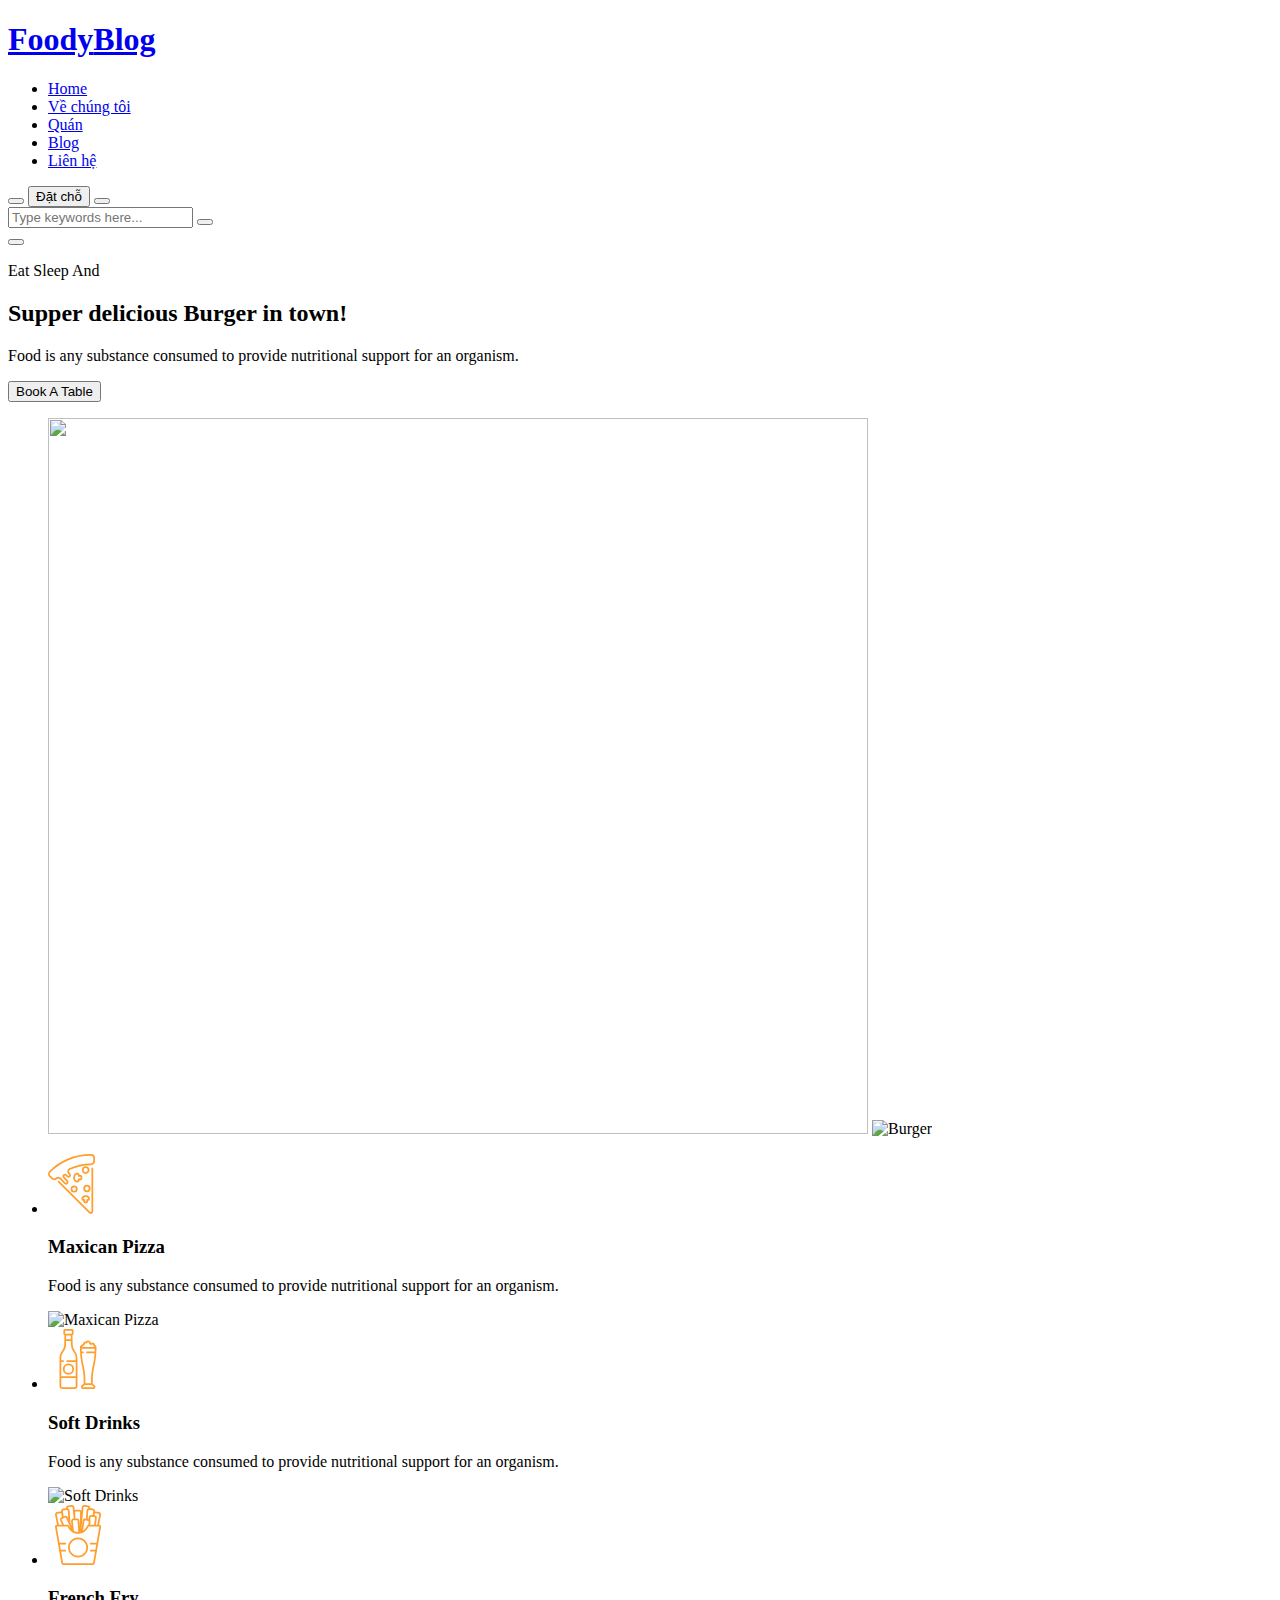
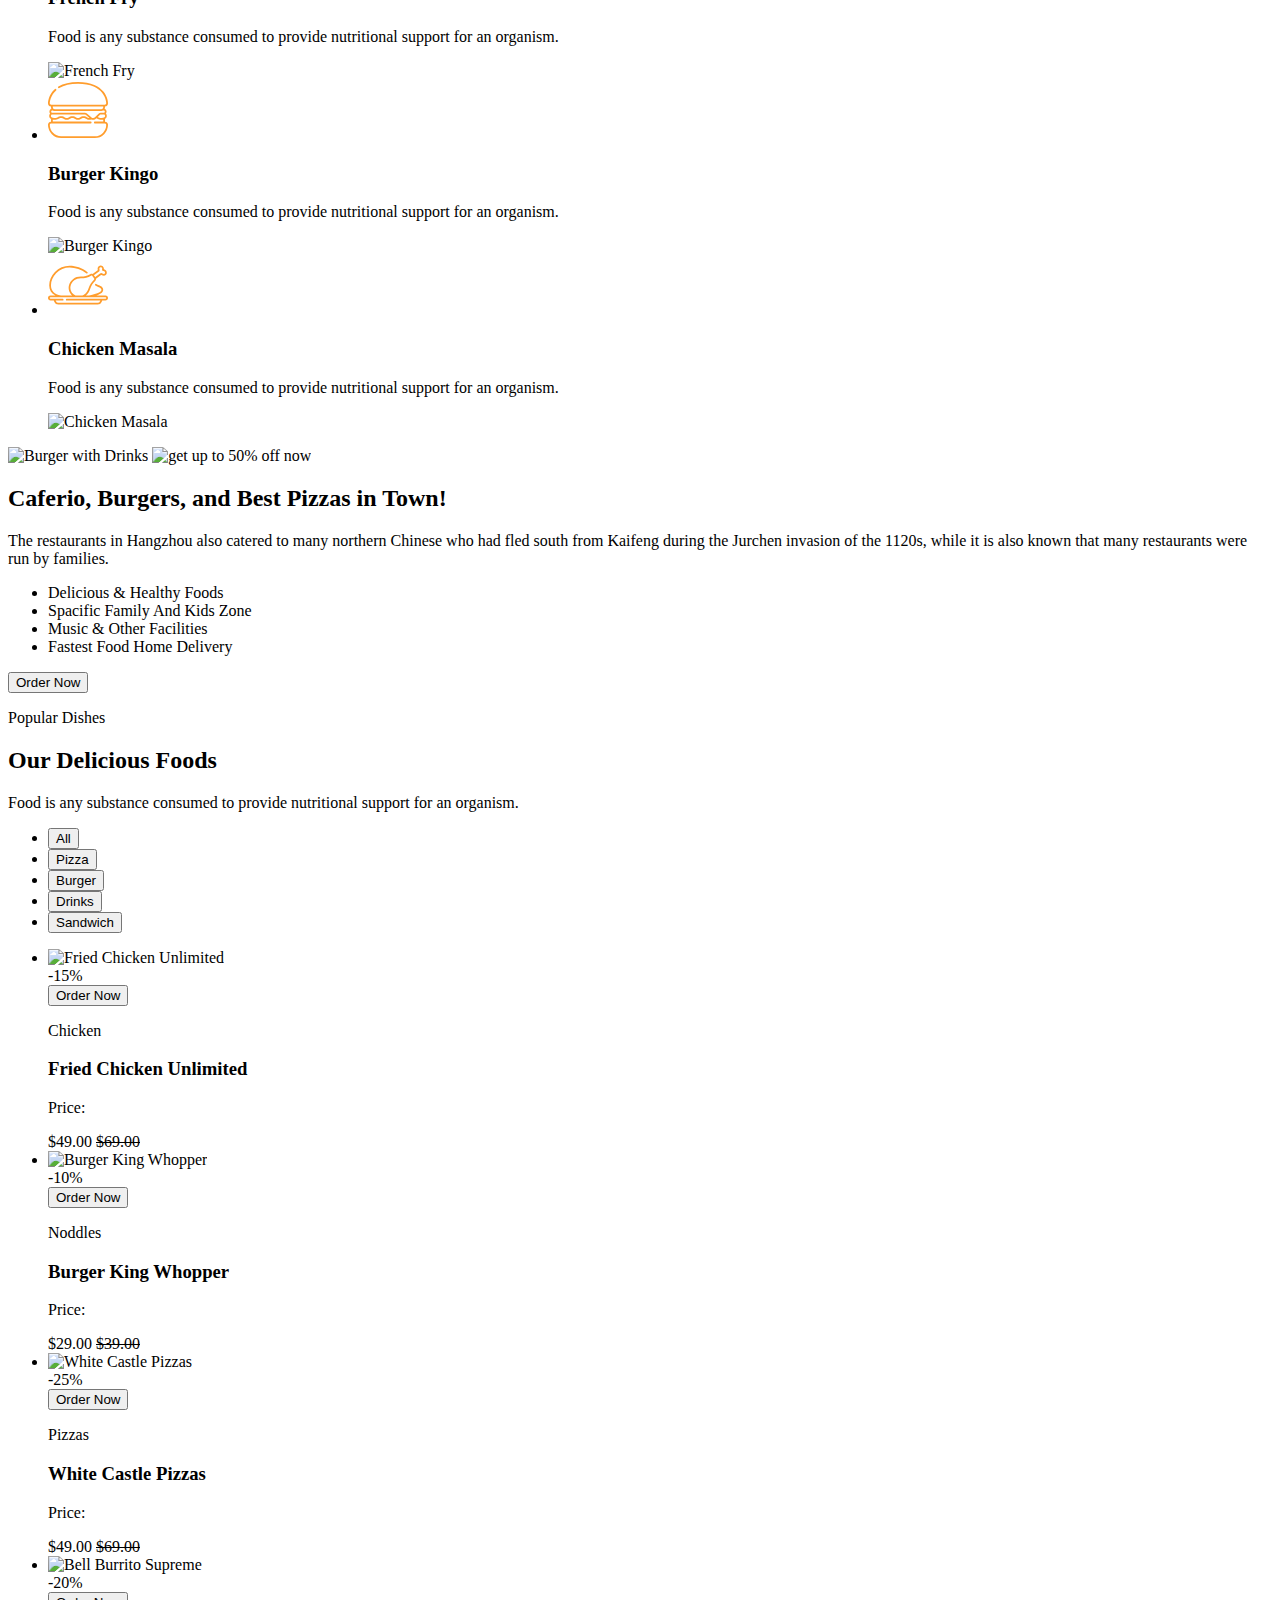
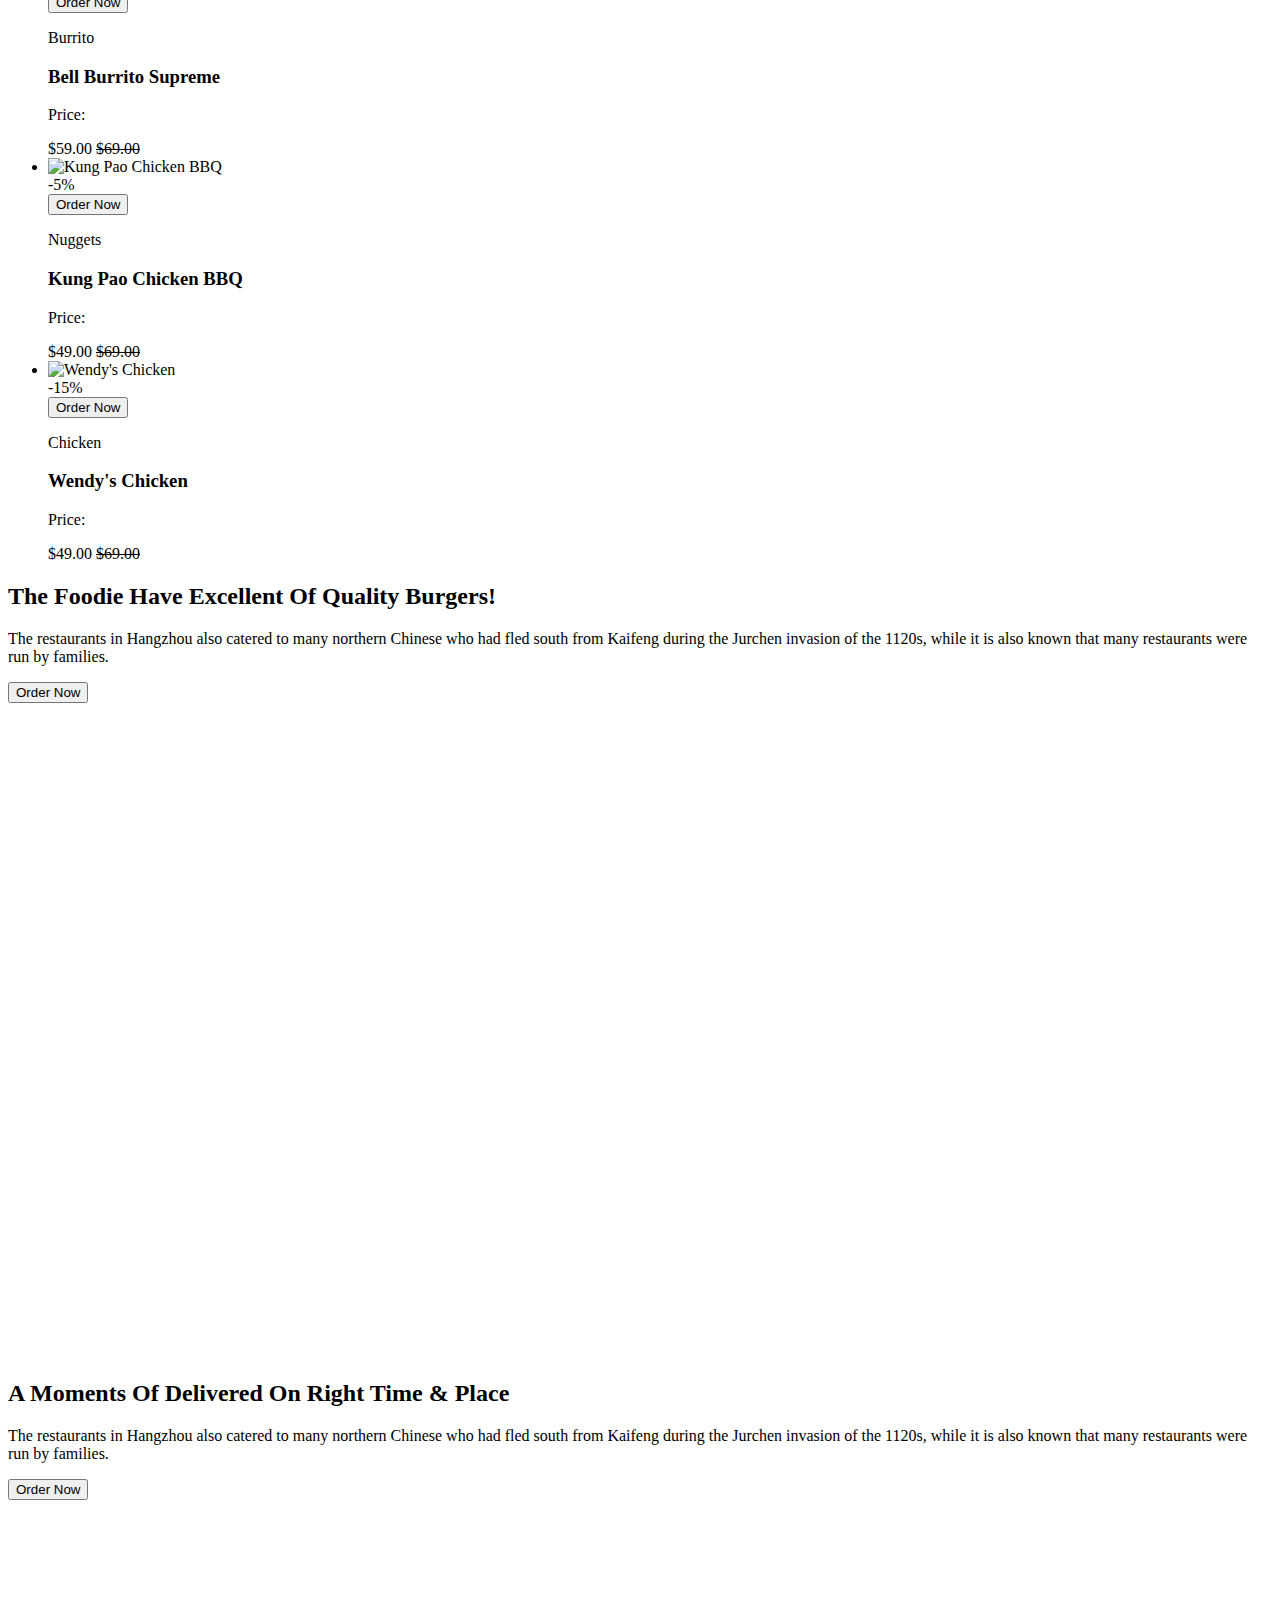
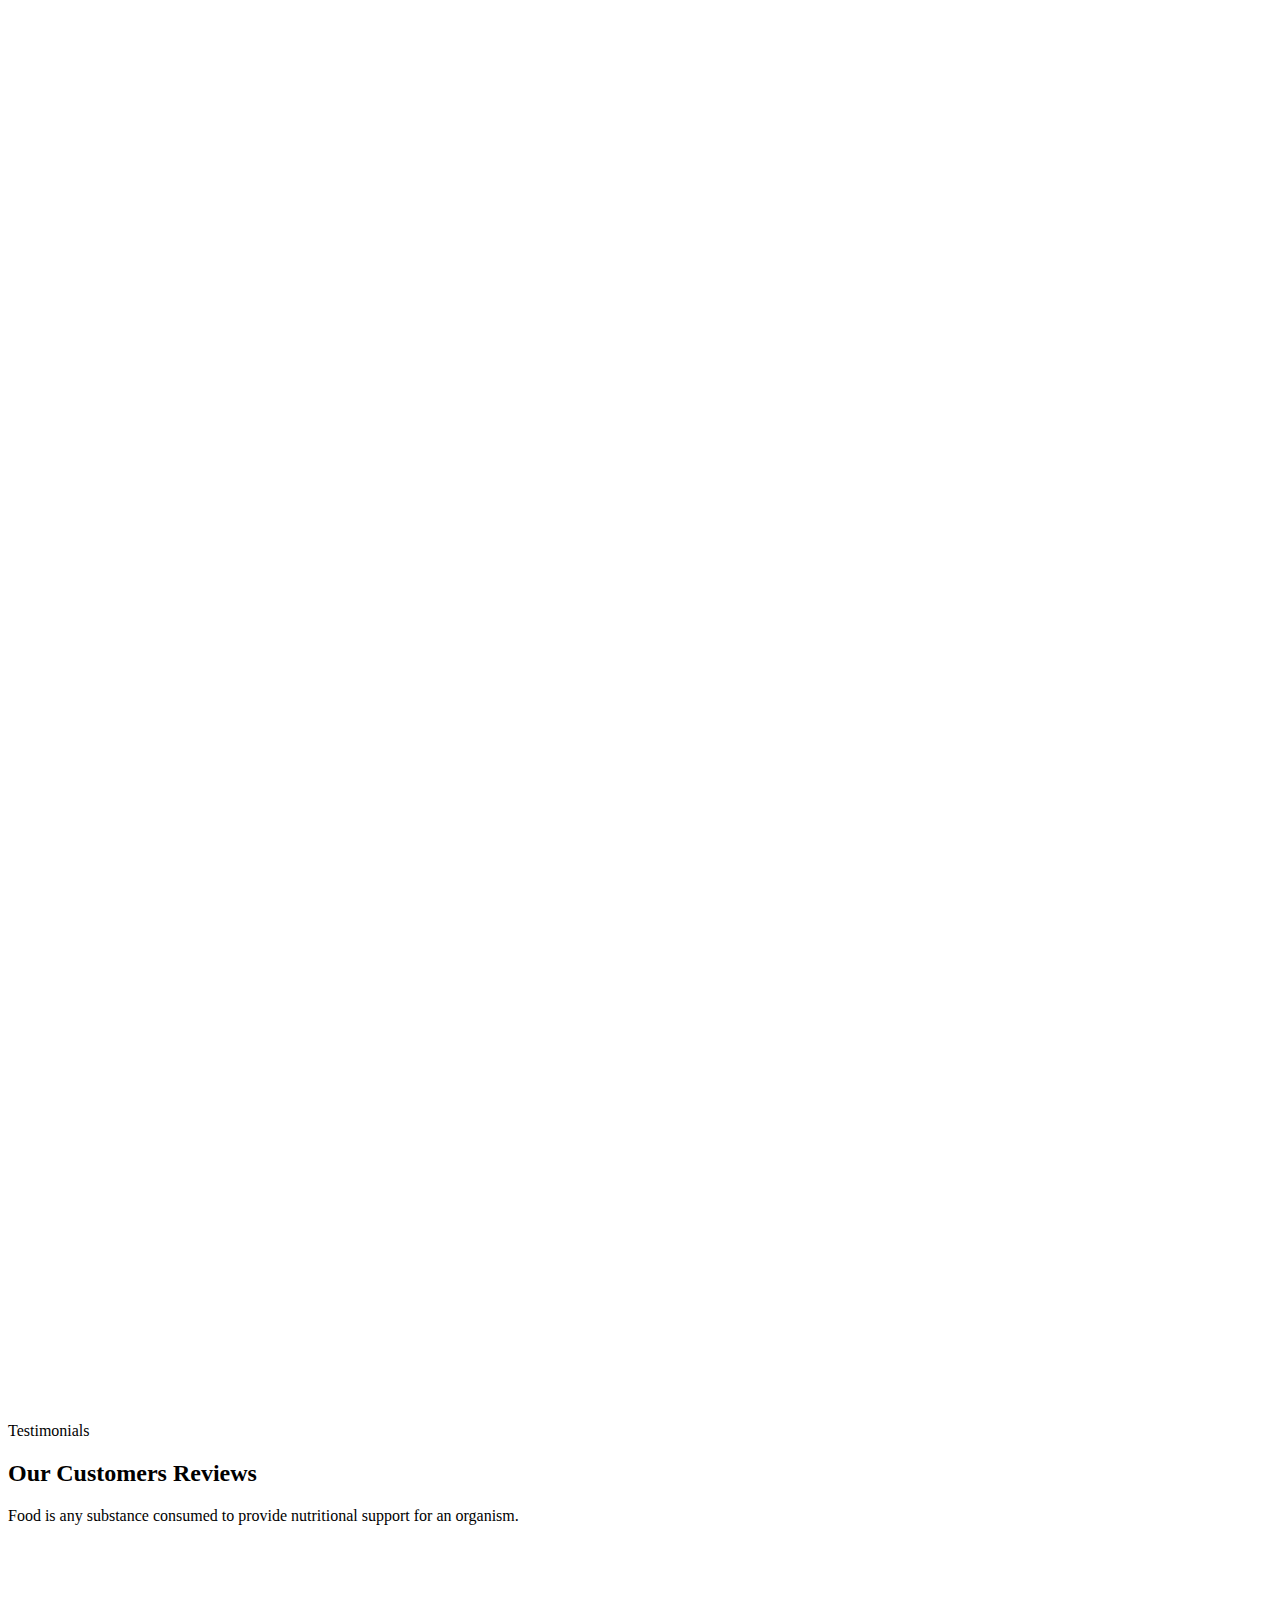
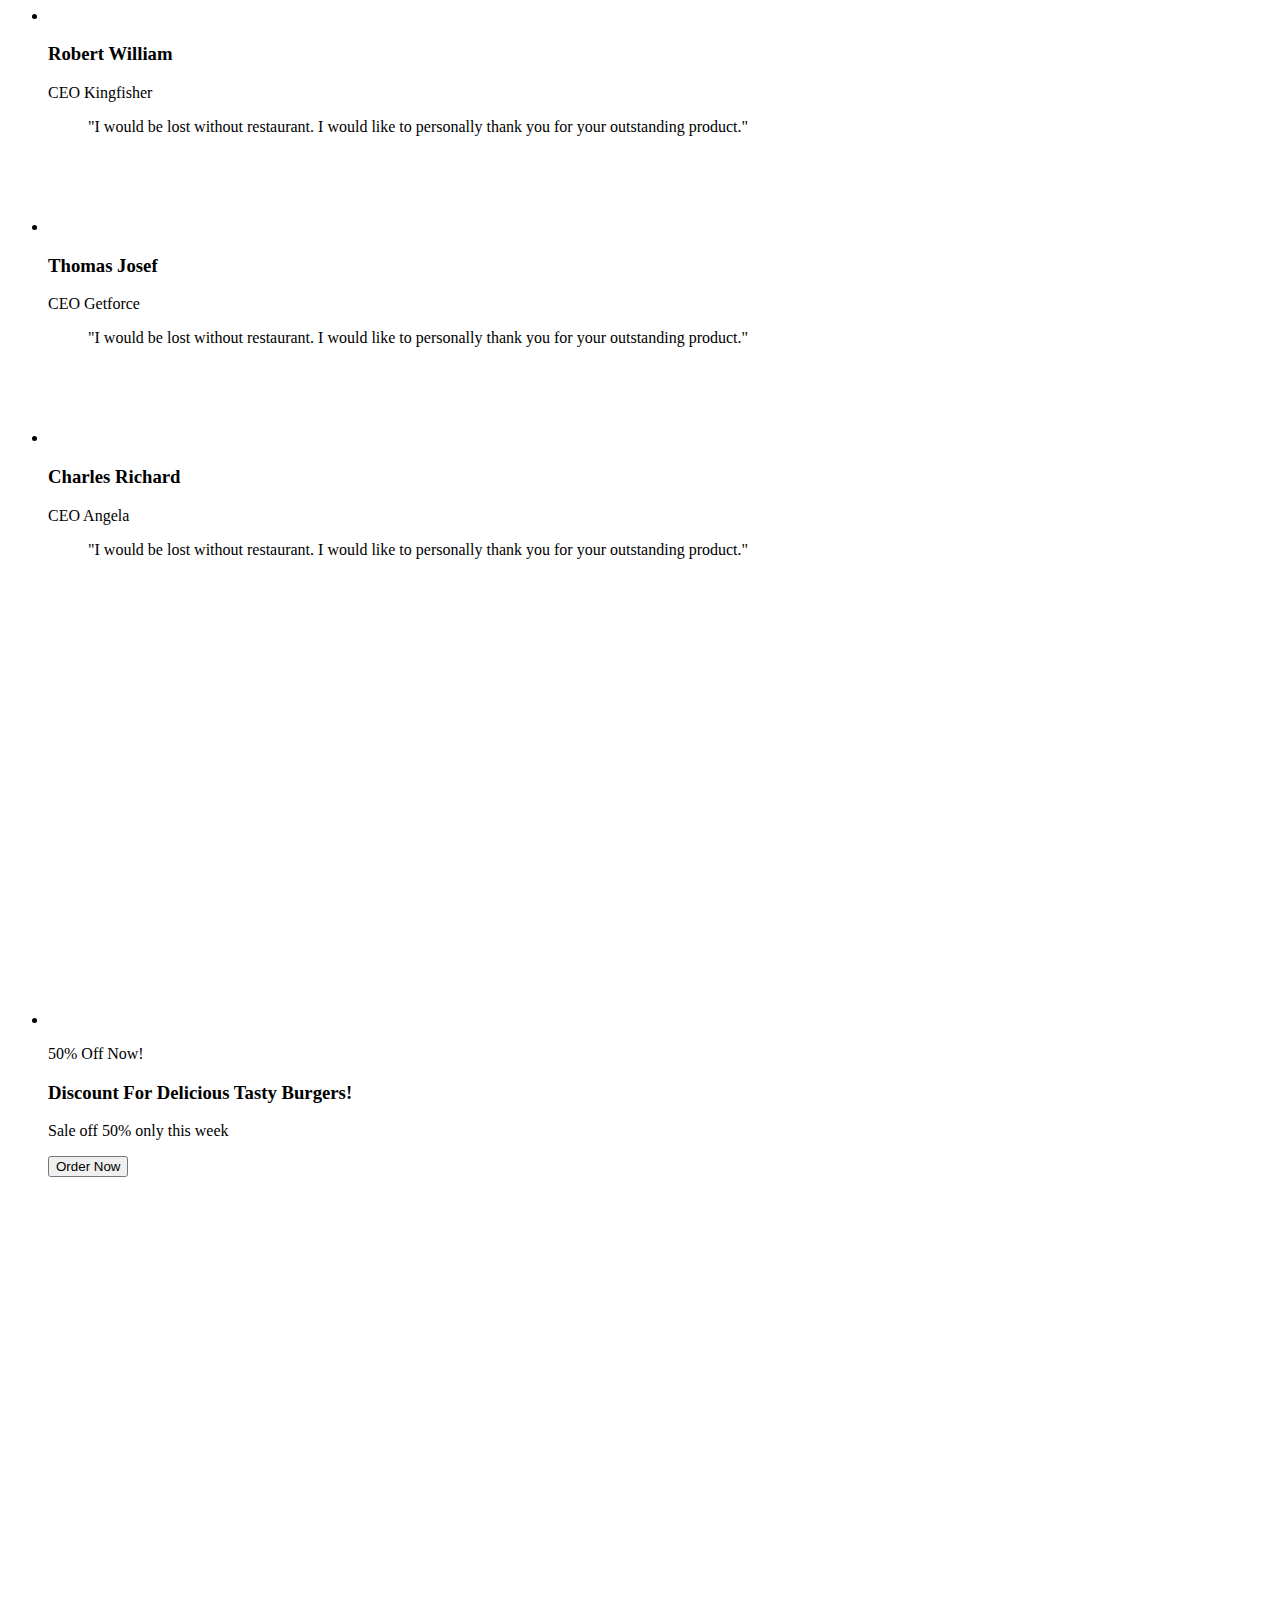
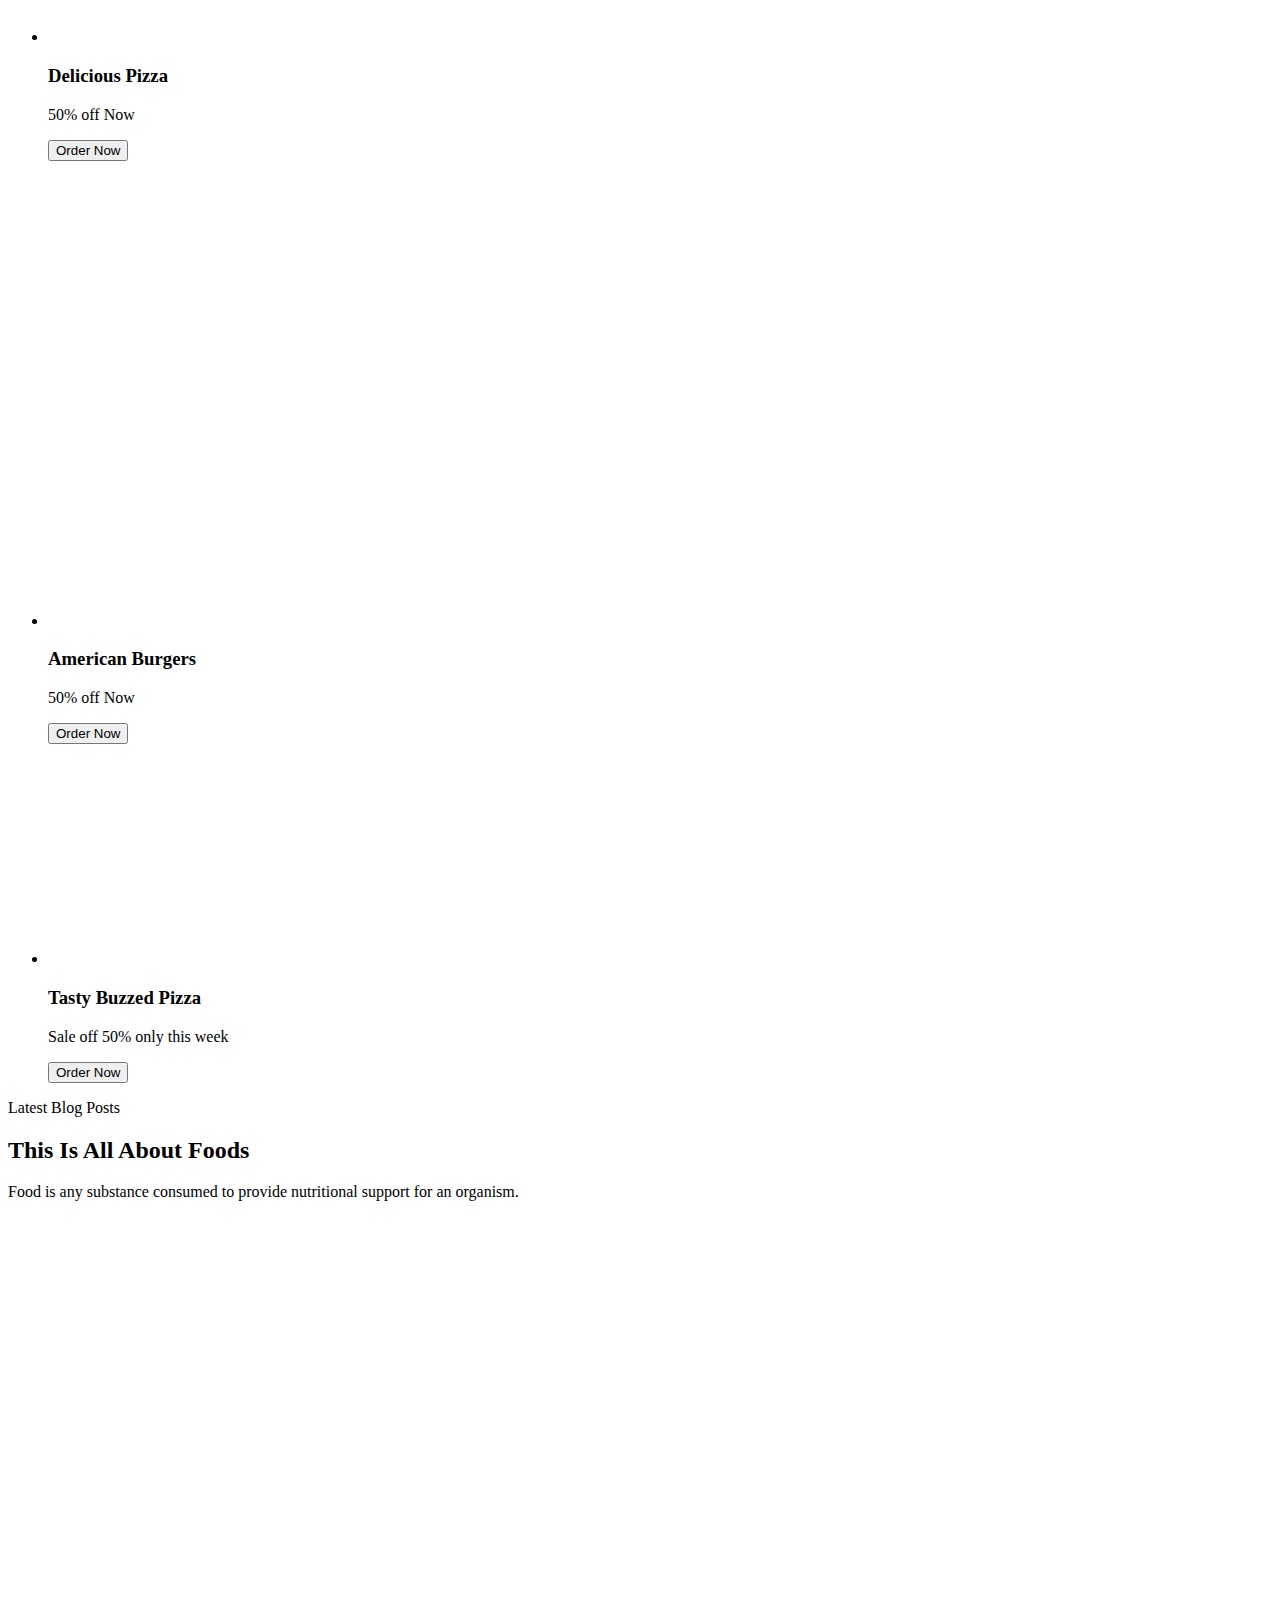
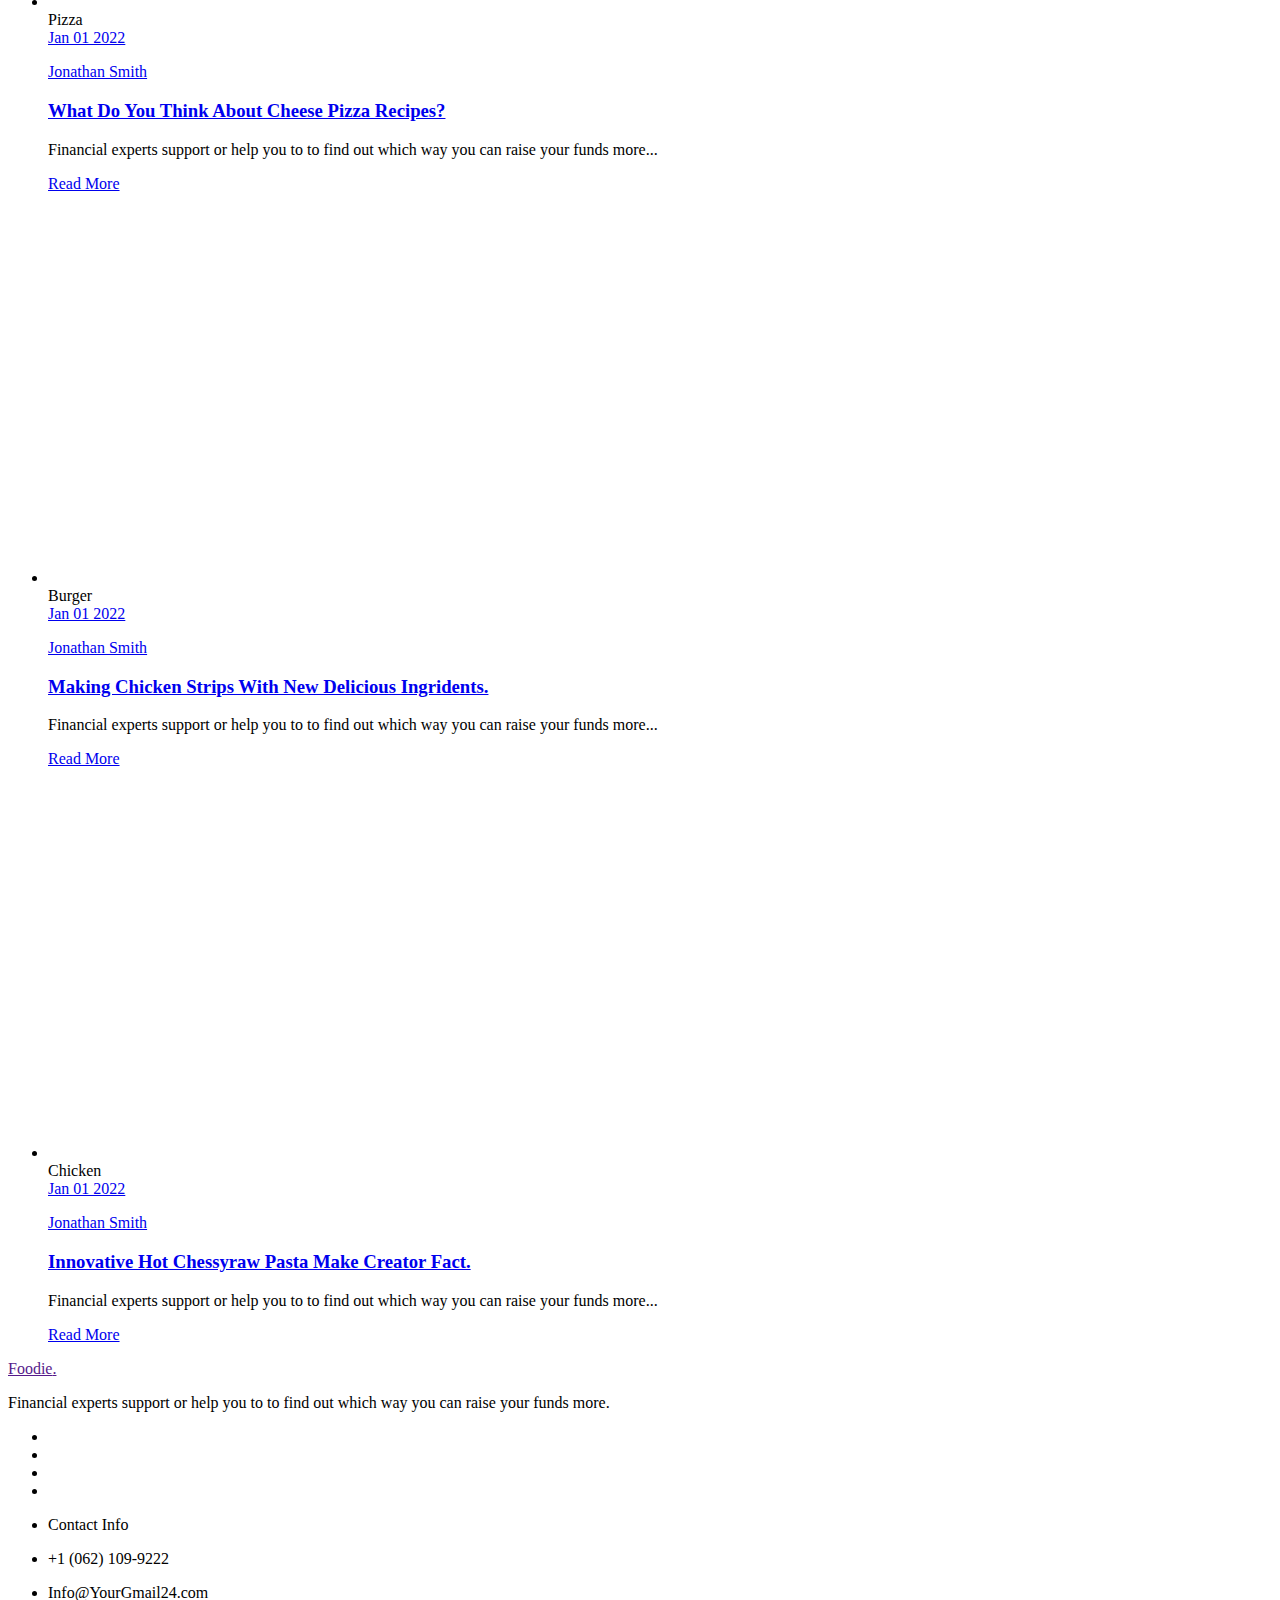
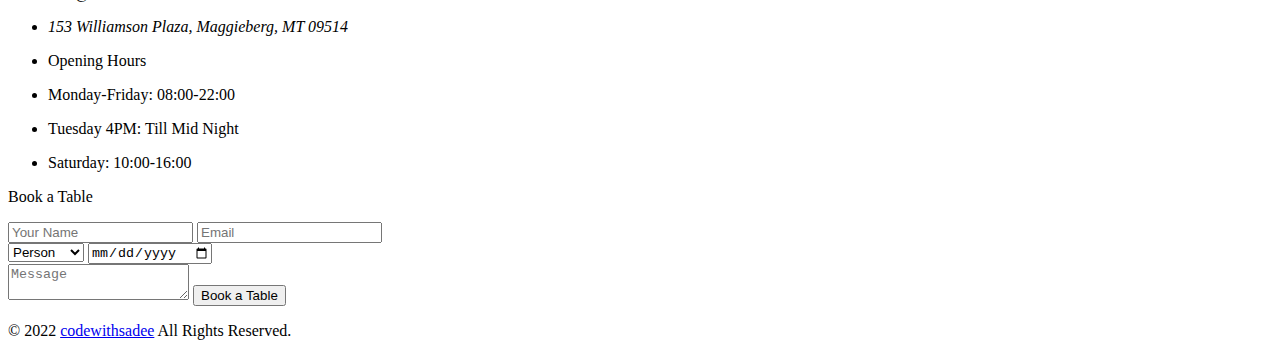
==== index.html @ 93200a3b "Add files via upload" ====
<!DOCTYPE html>
<html lang="en">

<head>
  <meta charset="UTF-8">
  <meta http-equiv="X-UA-Compatible" content="IE=edge">
  <meta name="viewport" content="width=device-width, initial-scale=1.0">
  <title>Foody-Blog</title>

  <!-- 
    - favicon
  -->
  <link rel="shortcut icon" href="./favicon.svg" type="image/svg+xml">

  <!-- 
    - custom css link
  -->
  <link rel="stylesheet" href="./assets/css/style.css">

  <!-- 
    - preload images
  -->
  <link rel="preload" as="image" href="./assets/images/hero-banner.png" media="min-width(768px)">
  <link rel="preload" as="image" href="./assets/images/hero-banner-bg.png" media="min-width(768px)">
  <link rel="preload" as="image" href="./assets/images/hero-bg.jpg">

</head>

<body id="top">

  <!-- 
    - #HEADER
  -->

  <header class="header" data-header>
    <div class="container">

      <h1>
        <a href="#" class="logo">Foody<span class="span">Blog</span></a>
      </h1>

      <nav class="navbar" data-navbar>
        <ul class="navbar-list">

          <li class="nav-item">
            <a href="#home" class="navbar-link" data-nav-link>Home</a>
          </li>

          <li class="nav-item">
            <a href="#about" class="navbar-link" data-nav-link>Về chúng tôi</a>
          </li>

          <li class="nav-item">
            <a href="#food-menu" class="navbar-link" data-nav-link>Quán</a>
          </li>

          <li class="nav-item">
            <a href="#blog" class="navbar-link" data-nav-link>Blog</a>
          </li>

          <li class="nav-item">
            <a href="#" class="navbar-link" data-nav-link>Liên hệ</a>
          </li>

        </ul>
      </nav>

      <div class="header-btn-group">
        <button class="search-btn" aria-label="Search" data-search-btn>
          <ion-icon name="search-outline"></ion-icon>
        </button>

        <button class="btn btn-hover">Đặt chỗ</button>

        <button class="nav-toggle-btn" aria-label="Toggle Menu" data-menu-toggle-btn>
          <span class="line top"></span>
          <span class="line middle"></span>
          <span class="line bottom"></span>
        </button>
      </div>

    </div>
  </header>





  <!-- 
    - #SEARCH BOX
  -->

  <div class="search-container" data-search-container>

    <div class="search-box">
      <input type="search" name="search" aria-label="Search here" placeholder="Type keywords here..."
        class="search-input">

      <button class="search-submit" aria-label="Submit search" data-search-submit-btn>
        <ion-icon name="search-outline"></ion-icon>
      </button>
    </div>

    <button class="search-close-btn" aria-label="Cancel search" data-search-close-btn></button>

  </div>





  <main>
    <article>

      <!-- 
        - #HERO
      -->

      <section class="hero" id="home" style="background-image: url('./assets/images/hero-bg.jpg')">
        <div class="container">

          <div class="hero-content">

            <p class="hero-subtitle">Eat Sleep And</p>

            <h2 class="h1 hero-title">Supper delicious Burger in town!</h2>

            <p class="hero-text">Food is any substance consumed to provide nutritional support for an organism.</p>

            <button class="btn">Book A Table</button>

          </div>

          <figure class="hero-banner">
            <img src="./assets/images/hero-banner-bg.png" width="820" height="716" alt="" aria-hidden="true"
              class="w-100 hero-img-bg">

            <img src="./assets/images/hero-banner.png" width="700" height="637" loading="lazy" alt="Burger"
              class="w-100 hero-img">
          </figure>

        </div>
      </section>





      <!-- 
        - #PROMO
      -->

      <section class="section section-divider white promo">
        <div class="container">

          <ul class="promo-list has-scrollbar">

            <li class="promo-item">
              <div class="promo-card">

                <div class="card-icon">
                  <svg xmlns="http://www.w3.org/2000/svg" width="60" height="60" fill="none"
                    xmlns:v="https://vecta.io/nano">
                    <g clip-path="url(#A)" fill="#ff9d2d">
                      <path
                        d="M43.033.002L42.563 0c-7.896 0-15.555 1.546-22.767 4.597-6.965 2.946-13.22 7.163-18.592 12.535l-.043.044c-1.548 1.551-1.546 4.075.004 5.625l2.256 2.257c.754.754 1.76 1.17 2.832 1.17h.001a3.98 3.98 0 0 0 2.834-1.171l.04-.04a1.7 1.7 0 0 1 1.21-.499h.021a1.73 1.73 0 0 1 1.238.537l4.596 4.807c.466.488 1.095.761 1.768.768h.028c.663 0 1.285-.258 1.756-.729.975-.975.993-2.58.04-3.577l-3.308-3.46c-.295-.309-.311-.797-.035-1.087a.76.76 0 0 1 .554-.239h.001a.76.76 0 0 1 .553.236l1.041 1.09c.95.994 2.49 1.079 3.507.195a2.5 2.5 0 0 0 .865-1.787 2.53 2.53 0 0 0-.696-1.858l-.755-.79a1.72 1.72 0 0 1-.454-1.511c.099-.549.444-1.003.944-1.245a46.86 46.86 0 0 1 20.561-4.69l.419.002c1.07.011 2.07-.399 2.827-1.149a3.96 3.96 0 0 0 1.179-2.828V3.984A4 4 0 0 0 43.033.002h0zm2.2 7.199a2.21 2.21 0 0 1-.659 1.581 2.18 2.18 0 0 1-1.575.641l-.435-.002a48.6 48.6 0 0 0-21.325 4.865A3.44 3.44 0 0 0 19.33 16.8a3.46 3.46 0 0 0 .912 3.037l.756.79a.76.76 0 0 1-.052 1.106c-.303.263-.789.226-1.085-.083l-1.041-1.089a2.53 2.53 0 0 0-1.822-.779 2.5 2.5 0 0 0-1.827.784c-.929.976-.912 2.518.037 3.512l3.308 3.46a.82.82 0 0 1-.012 1.121.74.74 0 0 1-.523.215c-.197-.002-.381-.083-.519-.226l-4.596-4.808a3.47 3.47 0 0 0-2.487-1.08h-.042a3.44 3.44 0 0 0-2.449 1.011l-.014.014-.009.009-.022.022c-.423.423-.988.656-1.591.656s-1.168-.232-1.591-.655L2.404 21.56a2.23 2.23 0 0 1 0-3.145l.042-.042A56.54 56.54 0 0 1 20.48 6.214c6.994-2.958 14.423-4.458 22.083-4.458l.454.002h0a2.24 2.24 0 0 1 2.215 2.226v3.218zm-.908 6.202a.88.88 0 0 0-.878.878v43.292c0 .412-.314.574-.411.614s-.433.147-.724-.144L11.436 27.166a.88.88 0 0 0-1.242 0 .88.88 0 0 0 0 1.242l30.877 30.877c.469.469 1.073.715 1.696.715.314 0 .633-.063.942-.19a2.38 2.38 0 0 0 1.494-2.237V14.281a.88.88 0 0 0-.878-.878h0zm-6.657-1.125c-2.112 0-3.83 1.718-3.83 3.83s1.718 3.83 3.83 3.83 3.83-1.718 3.83-3.83-1.718-3.83-3.83-3.83zm0 5.903c-1.143 0-2.074-.93-2.074-2.074s.93-2.073 2.074-2.073 2.073.93 2.073 2.073-.93 2.074-2.073 2.074zM22.575 34.938a3.55 3.55 0 0 0 3.547 3.547 3.55 3.55 0 0 0 3.547-3.547 3.55 3.55 0 0 0-3.547-3.547 3.55 3.55 0 0 0-3.547 3.547h0zm3.547-1.791c.987 0 1.791.803 1.791 1.791s-.803 1.791-1.791 1.791-1.791-.803-1.791-1.791.804-1.791 1.791-1.791zm12.81-2.283a3.68 3.68 0 0 0-3.672 3.672 3.68 3.68 0 0 0 3.672 3.672 3.68 3.68 0 0 0 3.672-3.672 3.68 3.68 0 0 0-3.672-3.672zm0 5.588a1.92 1.92 0 0 1-1.916-1.915 1.92 1.92 0 0 1 1.916-1.916 1.92 1.92 0 0 1 1.915 1.916 1.92 1.92 0 0 1-1.915 1.915zm2.97 8.702a3.92 3.92 0 0 0-3.913-3.912h-.645a3.92 3.92 0 0 0-3.913 3.912 1.7 1.7 0 0 0 1.697 1.697h.23l-.037.687a1.57 1.57 0 0 0 .427 1.16c.294.31.709.488 1.136.488h1.562a1.57 1.57 0 0 0 1.136-.488c.294-.31.45-.733.428-1.16l-.037-.687h.23a1.7 1.7 0 0 0 1.697-1.697h0zm-2.515-.059a1.2 1.2 0 0 0-.87.374c-.225.238-.345.562-.327.889l.057 1.073h-1.16l.057-1.073a1.2 1.2 0 0 0-1.198-1.263h-.758a2.16 2.16 0 0 1 2.156-2.097h.645a2.16 2.16 0 0 1 2.155 2.097h-.758zm-9.689-26.32a4.46 4.46 0 0 0-4.454 4.455v.76a4.46 4.46 0 0 0 4.454 4.455c1.017 0 1.844-.827 1.844-1.843v-.437l.975.052a1.69 1.69 0 0 0 1.251-.46c.335-.318.526-.764.526-1.225v-1.841c0-.461-.192-.908-.526-1.225s-.792-.485-1.251-.46l-.975.052v-.437c0-1.017-.827-1.844-1.844-1.844zm2.84 3.986v1.697l-1.43-.076c-.344-.017-.682.107-.931.343s-.392.569-.392.912v.963c0 .049-.039.087-.087.087A2.7 2.7 0 0 1 27 23.99v-.761a2.7 2.7 0 0 1 2.698-2.698c.048 0 .087.039.087.087v.964c0 .343.143.676.392.912a1.26 1.26 0 0 0 .931.343l1.43-.076z" />
                    </g>
                    <defs>
                      <clipPath id="A">
                        <path fill="#fff" d="M0 0h60v60H0z" />
                      </clipPath>
                    </defs>
                  </svg>
                </div>

                <h3 class="h3 card-title">Maxican Pizza</h3>

                <p class="card-text">
                  Food is any substance consumed to provide nutritional support for an organism.
                </p>

                <img src="./assets/images/promo-1.png" width="300" height="300" loading="lazy" alt="Maxican Pizza"
                  class="w-100 card-banner">

              </div>
            </li>

            <li class="promo-item">
              <div class="promo-card">

                <div class="card-icon">
                  <svg xmlns="http://www.w3.org/2000/svg" width="60" height="60" fill="none"
                    xmlns:v="https://vecta.io/nano">
                    <g clip-path="url(#A)" fill="#ff9d2d">
                      <path
                        d="M14.837 40.062c0 3.106 2.528 5.634 5.634 5.634s5.634-2.528 5.634-5.634a5.64 5.64 0 0 0-5.634-5.634c-3.106 0-5.634 2.527-5.634 5.634zm5.634-3.876a3.88 3.88 0 0 1 3.876 3.876 3.88 3.88 0 0 1-3.876 3.876 3.88 3.88 0 0 1-3.876-3.876 3.88 3.88 0 0 1 3.876-3.876zm4.22-20.523l-.2-9.292a1.6 1.6 0 0 0 1.089-1.514V1.599A1.6 1.6 0 0 0 23.981 0H16.96a1.6 1.6 0 0 0-1.599 1.599v3.259a1.6 1.6 0 0 0 1.09 1.514l-.201 9.292a10.3 10.3 0 0 1-2.194 6.117c-1.659 2.107-2.573 4.744-2.573 7.426v27.741A3.06 3.06 0 0 0 14.538 60h11.866a3.06 3.06 0 0 0 3.053-3.053v-27.74a12.06 12.06 0 0 0-2.573-7.426 10.3 10.3 0 0 1-2.194-6.117zM17.119 1.758h6.703v2.941h-6.703V1.758zm5.695 8.398h-4.687l.08-3.7h4.527l.08 3.7zM27.7 56.947a1.3 1.3 0 0 1-1.296 1.295H14.538c-.715 0-1.295-.581-1.295-1.295v-7.978H27.7v7.978zm0-25.703h-8.55a.88.88 0 0 0-.879.878.88.88 0 0 0 .879.879h8.55v14.21H13.242v-14.21h1.819a.88.88 0 0 0 .878-.879.88.88 0 0 0-.878-.878h-1.819v-2.037a10.29 10.29 0 0 1 2.196-6.338c1.602-2.034 2.514-4.579 2.57-7.167l.082-3.787h4.762l.081 3.787a12.08 12.08 0 0 0 2.57 7.167 10.29 10.29 0 0 1 2.196 6.338v2.037zm20.876-12.638c0-1.069-.567-2.026-1.438-2.519-.186-1.394-1.338-2.471-2.727-2.471a2.66 2.66 0 0 0-1.289.334 2.61 2.61 0 0 0-.274-.089c-.193-1.385-1.341-2.453-2.724-2.453-.896 0-1.721.456-2.23 1.188l-.226-.01c-1.262 0-2.34.894-2.658 2.119a2.8 2.8 0 0 0-1.113 1.131c-1.179.329-2.037 1.45-2.037 2.78.001.218.047.432.132.631l-.003.052v1.757a64.33 64.33 0 0 0 1.632 14.388l.141.613c1.294 5.63 1.871 9.946 1.871 13.995v4.586a.54.54 0 0 1-.038.201c-.004.008-.01.016-.013.024a.54.54 0 0 1-.196.23l-1.491.966c-.515.334-.822.899-.822 1.512v.625a1.71 1.71 0 0 0 .007.15c.002.026.005.051.008.077.001.007.001.014.002.022.002.015.005.028.008.043l.016.092a1.66 1.66 0 0 0 .034.133c.014.045.028.083.043.122.006.016.011.032.018.048a1.57 1.57 0 0 0 .055.119c.006.012.012.025.018.038a1.67 1.67 0 0 0 .07.119c.006.01.012.021.018.03.025.038.052.073.079.109.009.01.016.022.025.032.025.031.051.059.078.088.013.015.026.029.039.043a1.42 1.42 0 0 0 .07.065c.024.021.04.038.06.055s.037.028.055.042a1.37 1.37 0 0 0 .086.064c.015.01.031.019.046.028.03.019.059.039.091.056a2.17 2.17 0 0 0 .105.054c.023.011.045.022.066.031a1.83 1.83 0 0 0 .08.031 1.92 1.92 0 0 0 .088.031 1.73 1.73 0 0 0 .086.023c.029.008.059.016.085.021a1.58 1.58 0 0 0 .103.017 1.43 1.43 0 0 0 .076.011 1.94 1.94 0 0 0 .101.006 1.18 1.18 0 0 0 .08.003L45.561 60c.031-.001.058-.001.087-.003s.059-.003.088-.006a1.07 1.07 0 0 0 .087-.011c.034-.005.068-.01.098-.016h0c.035-.008.058-.013.078-.019.032-.008.065-.016.098-.027.02-.006.039-.013.059-.021a1.38 1.38 0 0 0 .103-.039c.015-.006.031-.013.045-.02s.026-.014.04-.021a2.01 2.01 0 0 0 .105-.054c.023-.013.046-.027.069-.042a1.93 1.93 0 0 0 .081-.054 1.46 1.46 0 0 0 .075-.056 2.01 2.01 0 0 0 .064-.053 1.78 1.78 0 0 0 .076-.069c.018-.017.035-.036.052-.054.024-.026.049-.052.071-.079.016-.019.031-.039.047-.059.021-.028.043-.054.062-.083s.033-.052.049-.079.031-.049.045-.074a1.77 1.77 0 0 0 .144-.342 1.62 1.62 0 0 0 .036-.14c.006-.029.011-.059.016-.089.002-.016.006-.031.008-.047l.003-.022.008-.075a1.68 1.68 0 0 0 .008-.15v-.624c0-.613-.307-1.178-.821-1.511l-.553-.358-.94-.609c-.035-.027-.083-.076-.132-.151a1.28 1.28 0 0 1-.047-.084c-.041-.081-.069-.163-.069-.22v-4.585c0-4.048.577-8.364 1.871-13.995l.141-.613a64.33 64.33 0 0 0 1.632-14.388V19.3c0-.018-.002-.035-.003-.052a1.63 1.63 0 0 0 .132-.626v-.016zm-14.012-1.108a.88.88 0 0 0 .792-.617c.108-.352.366-.618.688-.712a.88.88 0 0 0 .63-.79c.035-.58.471-1.033.993-1.033a.9.9 0 0 1 .35.071.88.88 0 0 0 1.174-.527c.145-.425.528-.722.932-.722.549 0 .995.498.995 1.109a1.23 1.23 0 0 1-.021.226.88.88 0 0 0 .968 1.036c.222-.026.438.029.625.159a.88.88 0 0 0 1.095-.073c.178-.163.395-.249.626-.249.549 0 .996.498.996 1.109a1.16 1.16 0 0 1-.005.114.88.88 0 0 0 .65.93c.219.058.408.198.544.386h-12.76c.173-.239.432-.398.728-.414h0zm10.634 39.787l.388.251c.006.004.011.01.015.016l.005.021v.619l-.001.013c-.003.011-.006.016-.009.02l-.052.017H34.892l-.02-.001-.022-.006c-.011-.008-.016-.017-.019-.031l-.001-.63c0-.015.007-.029.02-.037l1.491-.967a2.52 2.52 0 0 0 .135-.095l.023-.018a2.11 2.11 0 0 0 .111-.092c.097-.087.176-.168.248-.254h6.737a3.35 3.35 0 0 0 .102.118l.034.037c.026.026.051.052.078.077.013.013.027.025.041.038a1.97 1.97 0 0 0 .081.07l.039.032a1.81 1.81 0 0 0 .114.081l1.113.722zm1.491-36.227l-.018 1.463h-7.669a.88.88 0 0 0-.879.879.88.88 0 0 0 .879.879h7.603a62.7 62.7 0 0 1-1.502 10.774l-.141.613c-1.325 5.765-1.915 10.202-1.915 14.388v4.299H37.39v-4.299c0-4.187-.591-8.624-1.915-14.388l-.141-.613a62.6 62.6 0 0 1-1.503-10.774h1.08a.88.88 0 0 0 .879-.879.88.88 0 0 0-.879-.879h-1.146l-.019-1.463v-1.387h12.942v1.387z" />
                    </g>
                    <defs>
                      <clipPath id="A">
                        <path fill="#fff" d="M0 0h60v60H0z" />
                      </clipPath>
                    </defs>
                  </svg>
                </div>

                <h3 class="h3 card-title">Soft Drinks</h3>

                <p class="card-text">
                  Food is any substance consumed to provide nutritional support for an organism.
                </p>

                <img src="./assets/images/promo-2.png" width="300" height="300" loading="lazy" alt="Soft Drinks"
                  class="w-100 card-banner">

              </div>
            </li>

            <li class="promo-item">
              <div class="promo-card">

                <div class="card-icon">
                  <svg xmlns="http://www.w3.org/2000/svg" width="60" height="60" fill="none"
                    xmlns:v="https://vecta.io/nano">
                    <g clip-path="url(#A)" fill="#ff9d2d">
                      <path
                        d="M30.057 32.375c-5.536 0-10.04 4.504-10.04 10.04s4.504 10.04 10.04 10.04 10.04-4.504 10.04-10.04-4.504-10.04-10.04-10.04h0zm0 18.322c-4.567 0-8.282-3.715-8.282-8.282s3.715-8.282 8.282-8.282 8.282 3.715 8.282 8.282-3.715 8.282-8.282 8.282zM51.089 19.66h-.069l2.006-9.708c.148-.715.001-1.451-.402-2.018a2.29 2.29 0 0 0-1.582-.957l-3.385-.448a2.37 2.37 0 0 0-.754.022l.03-.252c.086-.732-.125-1.462-.578-2.002-.425-.506-1.018-.806-1.671-.843l-2.506-.143c.082-.712-.109-1.428-.532-1.975a2.39 2.39 0 0 0-1.633-.929L36.522.015a2.42 2.42 0 0 0-1.806.541 2.77 2.77 0 0 0-.993 1.879l-.318 3.293a2.49 2.49 0 0 0-.285-.351 2.4 2.4 0 0 0-1.728-.736h-3.467a2.37 2.37 0 0 0-1.285.379l-.249-2.586a2.77 2.77 0 0 0-.993-1.879 2.42 2.42 0 0 0-1.806-.541L20.1.407a2.39 2.39 0 0 0-1.633.929c-.423.547-.614 1.263-.532 1.975l-2.506.143c-.652.037-1.246.336-1.671.843-.454.54-.664 1.27-.578 2.002l.03.253a2.37 2.37 0 0 0-.754-.023l-3.385.448a2.29 2.29 0 0 0-1.582.957c-.403.567-.55 1.303-.402 2.018l2.006 9.708h-.069a1.99 1.99 0 0 0-1.965 2.332l6.267 36.353A1.99 1.99 0 0 0 15.292 60h29.53a1.99 1.99 0 0 0 1.965-1.655l6.267-36.353a1.99 1.99 0 0 0-1.965-2.332h0zM46.648 8.735c.167-.311.481-.504.78-.463l3.385.448c.196.026.314.141.379.233.121.171.163.406.114.644l-2.08 10.063h-1.285l.855-6.758a2.44 2.44 0 0 0-.535-1.872 2.28 2.28 0 0 0-1.652-.821l-.136-.007.173-1.467zm-1.199 3.175l1.072.055c.2.011.325.111.394.194.115.137.164.323.139.523l-.884 6.979h-4.106l.475-2.775a2.35 2.35 0 0 0-.32-1.641l.209-2.71a.83.83 0 0 1 .366-.627c.12-.079.261-.122.407-.114l2.248.115h.001zm-4.364-6.898h.035 0l3.465.197a.59.59 0 0 1 .425.218c.143.171.208.414.178.667l-.27 2.295-.203 1.723-1.426-.073c-1.337-.069-2.509.99-2.615 2.36l-.134 1.741-.822-.129.564-8.13c.033-.482.399-.872.803-.869h0zm-.28 11.577l-.541 3.161a1.99 1.99 0 0 0-1.268 1.197 9.56 9.56 0 0 1-3.458 4.419l-.516.335 1.413-9.801c.023-.163.109-.307.242-.405s.295-.138.458-.112l1.499.236 1.663.262a.61.61 0 0 1 .402.248c.096.134.134.297.106.46h0zm-7.294 6.349l1.962-20.334c.027-.275.154-.523.351-.683.106-.086.281-.184.503-.159l3.493.391a.64.64 0 0 1 .437.257c.15.194.213.46.174.73l-.031.211-.043.015-.055.019-.163.062-.041.018a2.48 2.48 0 0 0-.301.159l-.026.016-.176.123-.105.083-.019.016-.146.135-.035.036-.071.076-.074.087-.066.083-.048.065-.06.087-.064.103-.037.065-.063.12-.027.059-.055.126-.021.052-.056.162-.012.041-.041.152-.008.033-.034.181-.006.042-.021.192-.553 7.977-.566-.089a2.35 2.35 0 0 0-2.714 2.002l-1.209 8.388.025-1.099zM27.458 6.605c.091-.094.247-.206.469-.206h3.467c.221 0 .378.113.47.207a.91.91 0 0 1 .246.656l-.346 15.202-.343-6.567a2.67 2.67 0 0 0-.807-1.788c-.502-.485-1.151-.733-1.829-.697l-1.411.075-.03-1.154-.13-5.074c-.006-.251.082-.489.243-.654zm1.42 8.562c.248-.011.429.123.514.206.164.158.261.377.273.616l.579 11.097-.188.003a9.52 9.52 0 0 1-4.229-.982L24.83 16.2c-.024-.239.043-.47.183-.634.08-.093.22-.207.432-.218l3.433-.181zM19.859 2.41a.64.64 0 0 1 .438-.257l3.492-.391c.223-.025.396.073.503.159a1 1 0 0 1 .35.683l.946 9.805.03 1.171-.265.014c-.651.035-1.245.329-1.674.829a2.61 2.61 0 0 0-.598 1.954l.483 4.796-1.09-2.613-.888-12.8-.021-.191-.006-.042-.034-.181-.007-.031-.041-.157-.011-.037-.058-.166-.017-.044-.061-.141-.012-.027-.078-.149-.027-.048-.087-.139-.026-.037-.078-.107-.033-.043-.103-.121-.037-.039-.095-.095-.029-.029-.123-.107-.039-.031-.134-.1-.017-.011-.136-.086-.029-.017-.156-.083-.018-.009-.168-.073-.182-.062-.037-.216c-.039-.27.024-.536.174-.73zm-4.754 3.017a.59.59 0 0 1 .425-.217l3.467-.198h.002c.425-.012.801.379.834.869l.528 7.616-.436-1.046a2.67 2.67 0 0 0-1.362-1.412 2.59 2.59 0 0 0-.231-.091l-.24-.069c-.007-.001-.015-.004-.022-.005a2.42 2.42 0 0 0-.223-.039l-.028-.004-.22-.016c-.011 0-.021-.001-.031-.001s-.025-.001-.037-.001l-.116.005-.099.005-.148.02-.093.014-.16.039-.076.019-.232.083-1.052.44-.159-1.349-.47-3.995c-.029-.253.036-.496.179-.667zm-.991 8.519l.52-.218.523-.218h.001l2.128-.89a.7.7 0 0 1 .553.02.92.92 0 0 1 .465.488l4.377 10.488a9.55 9.55 0 0 1-1.561-2.67c-.3-.781-1.031-1.286-1.864-1.286h-3.199l-2.236-4.705c-.103-.217-.118-.457-.041-.659a.65.65 0 0 1 .073-.14c.055-.08.138-.159.26-.211zM8.81 9.596c-.049-.239-.008-.473.113-.644.065-.092.184-.206.38-.232l3.385-.448c.297-.039.612.152.78.463l.186 1.578.215 1.83-.433.181a2.35 2.35 0 0 0-1.297 1.344c-.248.649-.214 1.393.095 2.041l1.877 3.951h-3.222L8.81 9.596zm42.512 12.098l-2.776 16.102h-5.748a.88.88 0 0 0-.879.879.88.88 0 0 0 .879.879h5.445l-.914 5.302h-4.415a.88.88 0 0 0-.879.879.88.88 0 0 0 .879.879h4.112l-1.971 11.433c-.02.113-.118.196-.233.196h-29.53c-.115 0-.213-.082-.233-.196l-1.971-11.433H17.2a.88.88 0 0 0 .879-.879.88.88 0 0 0-.879-.879h-4.415l-.914-5.302h5.472a.88.88 0 0 0 .879-.879.88.88 0 0 0-.879-.879h-5.775L8.793 21.694c-.016-.09.02-.154.052-.192a.23.23 0 0 1 .181-.084h10.23a.24.24 0 0 1 .223.158 11.31 11.31 0 0 0 4.091 5.229c1.908 1.336 4.152 2.042 6.488 2.042l.364-.007.173-.007.152-.009a11.41 11.41 0 0 0 1.582-.206 11.25 11.25 0 0 0 4.218-1.813 11.31 11.31 0 0 0 4.091-5.229.24.24 0 0 1 .222-.158h10.23a.23.23 0 0 1 .232.277h0z" />
                    </g>
                    <defs>
                      <clipPath id="A">
                        <path fill="#fff" d="M0 0h60v60H0z" />
                      </clipPath>
                    </defs>
                  </svg>
                </div>

                <h3 class="h3 card-title">French Fry</h3>

                <p class="card-text">
                  Food is any substance consumed to provide nutritional support for an organism.
                </p>

                <img src="./assets/images/promo-3.png" width="300" height="300" loading="lazy" alt="French Fry"
                  class="w-100 card-banner">

              </div>
            </li>

            <li class="promo-item">
              <div class="promo-card">

                <div class="card-icon">
                  <svg xmlns="http://www.w3.org/2000/svg" width="60" height="60" fill="none"
                    xmlns:v="https://vecta.io/nano">
                    <g clip-path="url(#A)">
                      <path
                        d="M56.993 41.631v-2.214c0-.133-.01-.265-.023-.396.218-.131.421-.276.605-.435.815-.705 1.245-1.636 1.245-2.691 0-.903-.333-1.764-.907-2.429.451-.536.707-1.218.694-1.928a2.97 2.97 0 0 0-1.991-2.734 3.74 3.74 0 0 0 .368-1.622v-.645A3.25 3.25 0 0 0 60 23.301c0-.248-.052-6.13-4.59-11.715-2.306-2.839-5.359-5.087-9.075-6.682C41.841 2.974 36.345 1.994 30 1.992c-7.992.003-14.592 1.548-19.616 4.592a.88.88 0 1 0 .912 1.506C16.041 5.215 22.334 3.755 30 3.753c6.105.002 11.367.933 15.641 2.769 3.451 1.482 6.278 3.559 8.403 6.174 4.148 5.106 4.196 10.383 4.196 10.605 0 .819-.666 1.484-1.484 1.484H3.245c-.818 0-1.484-.666-1.484-1.484 0-.221.029-2.241 1.035-5.017 1.101-3.038 2.892-5.68 5.323-7.852a.88.88 0 1 0-1.173-1.313C.079 15.255 0 22.975 0 23.301a3.25 3.25 0 0 0 3.017 3.236v.645c0 .585.135 1.14.374 1.635a3.06 3.06 0 0 0-1.153.735 2.9 2.9 0 0 0-.845 2.099c.012.679.255 1.314.67 1.817-.574.665-.906 1.526-.906 2.428-.001 1.056.429 1.986 1.245 2.691.195.169.412.321.646.458a3.74 3.74 0 0 0-.021.373v2.212A3.25 3.25 0 0 0 0 44.866a13.19 13.19 0 0 0 13.172 13.172h33.656A13.19 13.19 0 0 0 60 44.866a3.25 3.25 0 0 0-3.007-3.235h0zm-.57-4.376c-.809.7-2.293.991-3.873.76-1.118-.164-1.707-.475-2.33-.805l-.439-.227 2-2.035c.249-.254.597-.4.953-.4h2.864a2.96 2.96 0 0 0 .805-.111 1.96 1.96 0 0 1 .656 1.46c0 .536-.214.993-.636 1.358h0zM4.778 26.546h50.445v.636c0 .683-.344 1.288-.867 1.65-.015.011-.03.02-.045.03a1.97 1.97 0 0 1-.115.07l-.04.023a2.09 2.09 0 0 1-.153.074 1.95 1.95 0 0 1-.187.069c-.007.002-.014.004-.021.006-.051.016-.103.029-.155.04l-.049.01c-.045.008-.091.016-.137.021l-.052.006c-.062.006-.124.01-.187.01H6.785a2.01 2.01 0 0 1-2.008-2.008v-.636zm-1.283 4.239a1.28 1.28 0 0 1 .906-.384h.428a3.75 3.75 0 0 0 1.957.549h46.428a3.89 3.89 0 0 0 .233-.008c.025-.001.049-.004.073-.006a3.78 3.78 0 0 0 .162-.017l.079-.01c.069-.01.137-.021.204-.035.028-.006.056-.013.085-.019l.138-.034c.035-.009.07-.019.104-.029s.074-.023.11-.035l.105-.035c.06-.022.12-.046.178-.071.035-.015.07-.032.105-.048s.065-.031.098-.047l.102-.053c.038-.021.077-.043.114-.065.023-.013.046-.025.069-.039h.48a1.2 1.2 0 0 1 1.193 1.17c.009.45-.266.877-.699 1.087h0c-.176.086-.361.13-.548.13h-2.864c-.825 0-1.631.337-2.209.927l-3.568 3.632c-.85.866-2.199.983-3.184.317l-.064-.044a2.4 2.4 0 0 1-.162-.125l-4.623-3.961a3.1 3.1 0 0 0-2.015-.745H4.347a1.18 1.18 0 0 1-.523-.123h0a1.19 1.19 0 0 1-.669-1.047c-.006-.307.115-.602.341-.833h0zm-.577 5.112a1.96 1.96 0 0 1 .65-1.453 2.93 2.93 0 0 0 .779.105H36.91a1.34 1.34 0 0 1 .87.321l3.655 3.132a6.22 6.22 0 0 1-.229.004c-1.159 0-1.685-.315-2.352-.715-.755-.452-1.611-.965-3.257-.965s-2.501.513-3.257.965c-.666.399-1.193.715-2.352.715s-1.686-.315-2.352-.715c-.755-.452-1.611-.965-3.257-.965s-2.502.513-3.257.965c-.667.399-1.193.715-2.352.715s-1.686-.315-2.352-.715c-.755-.452-1.611-.965-3.257-.965-1.739 0-2.587.45-3.407.884-.623.33-1.211.641-2.329.805-1.58.231-3.063-.06-3.872-.759a1.73 1.73 0 0 1-.635-1.359h0zm43.91 20.382H13.172c-6.292 0-11.412-5.12-11.412-11.412 0-.818.666-1.484 1.484-1.484h39.461a.88.88 0 1 0 0-1.761H4.788v-1.928c.5.104 1.033.159 1.587.159.426 0 .863-.032 1.306-.097 1.419-.208 2.205-.624 2.898-.991.716-.38 1.282-.679 2.583-.679 1.159 0 1.686.315 2.352.715.755.452 1.611.965 3.257.965s2.501-.513 3.256-.965c.667-.399 1.193-.715 2.352-.715s1.686.315 2.352.715c.755.452 1.611.965 3.257.965s2.501-.513 3.256-.965c.666-.399 1.193-.715 2.352-.715s1.686.315 2.352.715c.755.452 1.611.965 3.257.965.784 0 1.441-.114 2.073-.358.596.295 1.244.442 1.893.442 1.108 0 2.214-.428 3.042-1.27l.246-.25c.331.117.62.268.938.437.694.367 1.479.783 2.898.991.443.065.881.097 1.306.097.569 0 1.117-.058 1.63-.169v1.937h-8.431a.88.88 0 1 0 0 1.761h9.954c.819 0 1.484.666 1.484 1.484a11.43 11.43 0 0 1-11.412 11.412h0z"
                        fill="#ff9d2d" />
                    </g>
                    <defs>
                      <clipPath id="A">
                        <path fill="#fff" d="M0 0h60v60H0z" />
                      </clipPath>
                    </defs>
                  </svg>
                </div>

                <h3 class="h3 card-title">Burger Kingo</h3>

                <p class="card-text">
                  Food is any substance consumed to provide nutritional support for an organism.
                </p>

                <img src="./assets/images/promo-4.png" width="300" height="300" loading="lazy" alt="Burger Kingo"
                  class="w-100 card-banner">

              </div>
            </li>

            <li class="promo-item">
              <div class="promo-card">

                <div class="card-icon">
                  <svg xmlns="http://www.w3.org/2000/svg" width="60" height="60" fill="none"
                    xmlns:v="https://vecta.io/nano">
                    <g clip-path="url(#A)">
                      <path
                        d="M57.492 40.5h-9.248l1.652-.602c3.539-1.415 5.333-3.077 5.333-4.942 0-2.867-2.322-3.83-4.371-4.679-.878-.364-1.785-.741-2.529-1.252a.88.88 0 0 0-1.222.226.88.88 0 0 0 .226 1.222c.895.616 1.89 1.029 2.851 1.427 2.099.87 3.287 1.441 3.287 3.055 0 1.029-1.541 2.236-4.228 3.31-3.219 1.287-6.956 1.984-8.485 2.234H37.88c1.972-1.538 3.369-3.644 4.263-6.432 1.088-3.393 2.64-5.885 5.033-8.08.664-.609.959-1.469.856-2.286l5.013-3.729c.136-.101.324-.105.467-.009 1.086.729 2.203.929 3.23.577.81-.277 1.444-.858 1.787-1.635.356-.807.352-1.749-.011-2.585-.476-1.096-1.488-1.842-2.643-1.976.218-1.142-.191-2.332-1.094-3.114-.689-.597-1.587-.883-2.463-.785a2.99 2.99 0 0 0-2.095 1.216c-.643.874-.787 1.999-.417 3.254.049.165-.011.343-.147.442l-5.06 3.667c-.748-.343-1.657-.319-2.437.132-2.811 1.625-5.653 2.359-9.216 2.382-3.06.019-5.576.783-7.691 2.337-2.361 1.733-3.944 4.235-4.456 7.043-.516 2.828.112 5.627 1.767 7.882.462.629.995 1.197 1.585 1.698H13.017C6.254 39.138 2.966 35.766 2.966 30.192c0-4.24 1.895-8.611 5.199-11.992 3.571-3.654 8.341-5.667 13.43-5.667 5.83 0 11.891 2.127 16.629 5.835a.88.88 0 0 0 1.234-.151.88.88 0 0 0-.15-1.234c-5.041-3.945-11.497-6.209-17.712-6.209-5.566 0-10.782 2.201-14.687 6.196-3.622 3.706-5.7 8.525-5.7 13.22 0 4.76 2.103 8.21 6.259 10.308H2.509A2.51 2.51 0 0 0 0 43.009c0 1.383 1.125 2.509 2.509 2.509h3.187a.12.12 0 0 1 .112.075l.558 1.366a4.26 4.26 0 0 0 3.957 2.658h39.354a4.26 4.26 0 0 0 3.957-2.658l.558-1.365c.019-.046.063-.076.112-.076h3.187c1.383 0 2.508-1.126 2.508-2.509a2.51 2.51 0 0 0-2.508-2.509h0zm-6.801-23.718a2.17 2.17 0 0 0 .799-2.363c-.146-.493-.239-1.19.147-1.714a1.23 1.23 0 0 1 .874-.51c.391-.043.798.09 1.117.367a1.52 1.52 0 0 1 .475 1.623c-.138.44-.056.925.221 1.299s.711.598 1.172.598h0a1.52 1.52 0 0 1 1.407.94c.168.387.174.816.015 1.176-.101.228-.313.531-.749.681-.615.211-1.253-.087-1.68-.373a2.17 2.17 0 0 0-2.495.056l-4.752 3.535-1.35-1.839 4.798-3.476zm-26.71 20.98c-1.367-1.862-1.884-4.179-1.455-6.526.432-2.365 1.77-4.476 3.767-5.942 1.806-1.327 3.986-1.979 6.662-1.996 3.886-.025 6.996-.832 10.085-2.618.34-.196.742-.167.998.054a.73.73 0 0 1 .108.116l2.01 2.738c.028.038.053.08.074.127.141.316.048.712-.243.979-2.629 2.412-4.331 5.138-5.517 8.838-.818 2.549-2.093 4.433-3.9 5.759-.674.495-1.408.902-2.184 1.21H27.48c-1.403-.583-2.61-1.527-3.499-2.738h0zm33.511 5.998H18.744a.88.88 0 0 0-.879.879.88.88 0 0 0 .879.879h33.581l-.317.776a2.51 2.51 0 0 1-2.33 1.565H10.323a2.51 2.51 0 0 1-2.33-1.565l-.317-.776h6.979a.88.88 0 0 0 .879-.879.88.88 0 0 0-.879-.879H2.509a.75.75 0 1 1 0-1.502h54.983a.75.75 0 1 1 0 1.502h0z"
                        fill="#ff9d2d" />
                    </g>
                    <defs>
                      <clipPath id="A">
                        <path fill="#fff" d="M0 0h60v60H0z" />
                      </clipPath>
                    </defs>
                  </svg>
                </div>

                <h3 class="h3 card-title">Chicken Masala</h3>

                <p class="card-text">
                  Food is any substance consumed to provide nutritional support for an organism.
                </p>

                <img src="./assets/images/promo-5.png" width="300" height="300" loading="lazy" alt="Chicken Masala"
                  class="w-100 card-banner">

              </div>
            </li>

          </ul>

        </div>
      </section>





      <!-- 
        - #ABOUT
      -->

      <section class="section section-divider gray about" id="about">
        <div class="container">

          <div class="about-banner">
            <img src="./assets/images/about-banner.png" width="509" height="459" loading="lazy" alt="Burger with Drinks"
              class="w-100 about-img">

            <img src="./assets/images/sale-shape-red.png" width="216" height="226" alt="get up to 50% off now"
              class="abs-img scale-up-anim">
          </div>

          <div class="about-content">

            <h2 class="h2 section-title">
              Caferio, Burgers, and Best Pizzas
              <span class="span">in Town!</span>
            </h2>

            <p class="section-text">
              The restaurants in Hangzhou also catered to many northern Chinese who had fled south from Kaifeng during
              the Jurchen
              invasion of the 1120s, while it is also known that many restaurants were run by families.
            </p>

            <ul class="about-list">

              <li class="about-item">
                <ion-icon name="checkmark-outline"></ion-icon>

                <span class="span">Delicious & Healthy Foods</span>
              </li>

              <li class="about-item">
                <ion-icon name="checkmark-outline"></ion-icon>

                <span class="span">Spacific Family And Kids Zone</span>
              </li>

              <li class="about-item">
                <ion-icon name="checkmark-outline"></ion-icon>

                <span class="span">Music & Other Facilities</span>
              </li>

              <li class="about-item">
                <ion-icon name="checkmark-outline"></ion-icon>

                <span class="span">Fastest Food Home Delivery</span>
              </li>

            </ul>

            <button class="btn btn-hover">Order Now</button>

          </div>

        </div>
      </section>





      <!-- 
        - #FOOD MENU
      -->

      <section class="section food-menu" id="food-menu">
        <div class="container">

          <p class="section-subtitle">Popular Dishes</p>

          <h2 class="h2 section-title">
            Our Delicious <span class="span">Foods</span>
          </h2>

          <p class="section-text">
            Food is any substance consumed to provide nutritional support for an organism.
          </p>

          <ul class="fiter-list">

            <li>
              <button class="filter-btn  active">All</button>
            </li>

            <li>
              <button class="filter-btn">Pizza</button>
            </li>

            <li>
              <button class="filter-btn">Burger</button>
            </li>

            <li>
              <button class="filter-btn">Drinks</button>
            </li>

            <li>
              <button class="filter-btn">Sandwich</button>
            </li>

          </ul>

          <ul class="food-menu-list">

            <li>
              <div class="food-menu-card">

                <div class="card-banner">
                  <img src="./assets/images/food-menu-1.png" width="300" height="300" loading="lazy"
                    alt="Fried Chicken Unlimited" class="w-100">

                  <div class="badge">-15%</div>

                  <button class="btn food-menu-btn">Order Now</button>
                </div>

                <div class="wrapper">
                  <p class="category">Chicken</p>

                  <div class="rating-wrapper">
                    <ion-icon name="star"></ion-icon>
                    <ion-icon name="star"></ion-icon>
                    <ion-icon name="star"></ion-icon>
                    <ion-icon name="star"></ion-icon>
                    <ion-icon name="star"></ion-icon>
                  </div>
                </div>

                <h3 class="h3 card-title">Fried Chicken Unlimited</h3>

                <div class="price-wrapper">

                  <p class="price-text">Price:</p>

                  <data class="price">$49.00</data>

                  <del class="del" value="69.00">$69.00</del>

                </div>

              </div>
            </li>

            <li>
              <div class="food-menu-card">

                <div class="card-banner">
                  <img src="./assets/images/food-menu-2.png" width="300" height="300" loading="lazy"
                    alt="Burger King Whopper" class="w-100">

                  <div class="badge">-10%</div>

                  <button class="btn food-menu-btn">Order Now</button>
                </div>

                <div class="wrapper">
                  <p class="category">Noddles</p>

                  <div class="rating-wrapper">
                    <ion-icon name="star"></ion-icon>
                    <ion-icon name="star"></ion-icon>
                    <ion-icon name="star"></ion-icon>
                    <ion-icon name="star"></ion-icon>
                    <ion-icon name="star"></ion-icon>
                  </div>
                </div>

                <h3 class="h3 card-title">Burger King Whopper</h3>

                <div class="price-wrapper">

                  <p class="price-text">Price:</p>

                  <data class="price" value="29.00">$29.00</data>

                  <del class="del">$39.00</del>

                </div>

              </div>
            </li>

            <li>
              <div class="food-menu-card">

                <div class="card-banner">
                  <img src="./assets/images/food-menu-3.png" width="300" height="300" loading="lazy"
                    alt="White Castle Pizzas" class="w-100">

                  <div class="badge">-25%</div>

                  <button class="btn food-menu-btn">Order Now</button>
                </div>

                <div class="wrapper">
                  <p class="category">Pizzas</p>

                  <div class="rating-wrapper">
                    <ion-icon name="star"></ion-icon>
                    <ion-icon name="star"></ion-icon>
                    <ion-icon name="star"></ion-icon>
                    <ion-icon name="star"></ion-icon>
                    <ion-icon name="star"></ion-icon>
                  </div>
                </div>

                <h3 class="h3 card-title">White Castle Pizzas</h3>

                <div class="price-wrapper">

                  <p class="price-text">Price:</p>

                  <data class="price" value="49.00">$49.00</data>

                  <del class="del">$69.00</del>

                </div>

              </div>
            </li>

            <li>
              <div class="food-menu-card">

                <div class="card-banner">
                  <img src="./assets/images/food-menu-4.png" width="300" height="300" loading="lazy"
                    alt="Bell Burrito Supreme" class="w-100">

                  <div class="badge">-20%</div>

                  <button class="btn food-menu-btn">Order Now</button>
                </div>

                <div class="wrapper">
                  <p class="category">Burrito</p>

                  <div class="rating-wrapper">
                    <ion-icon name="star"></ion-icon>
                    <ion-icon name="star"></ion-icon>
                    <ion-icon name="star"></ion-icon>
                    <ion-icon name="star"></ion-icon>
                    <ion-icon name="star"></ion-icon>
                  </div>
                </div>

                <h3 class="h3 card-title">Bell Burrito Supreme</h3>

                <div class="price-wrapper">

                  <p class="price-text">Price:</p>

                  <data class="price" value="59.00 ">$59.00</data>

                  <del class="del">$69.00</del>

                </div>

              </div>
            </li>

            <li>
              <div class="food-menu-card">

                <div class="card-banner">
                  <img src="./assets/images/food-menu-5.png" width="300" height="300" loading="lazy"
                    alt="Kung Pao Chicken BBQ" class="w-100">

                  <div class="badge">-5%</div>

                  <button class="btn food-menu-btn">Order Now</button>
                </div>

                <div class="wrapper">
                  <p class="category">Nuggets</p>

                  <div class="rating-wrapper">
                    <ion-icon name="star"></ion-icon>
                    <ion-icon name="star"></ion-icon>
                    <ion-icon name="star"></ion-icon>
                    <ion-icon name="star"></ion-icon>
                    <ion-icon name="star"></ion-icon>
                  </div>
                </div>

                <h3 class="h3 card-title">Kung Pao Chicken BBQ</h3>

                <div class="price-wrapper">

                  <p class="price-text">Price:</p>

                  <data class="price" value="49.00">$49.00</data>

                  <del class="del">$69.00</del>

                </div>

              </div>
            </li>

            <li>
              <div class="food-menu-card">

                <div class="card-banner">
                  <img src="./assets/images/food-menu-6.png" width="300" height="300" loading="lazy"
                    alt="Wendy's Chicken" class="w-100">

                  <div class="badge">-15%</div>

                  <button class="btn food-menu-btn">Order Now</button>
                </div>

                <div class="wrapper">
                  <p class="category">Chicken</p>

                  <div class="rating-wrapper">
                    <ion-icon name="star"></ion-icon>
                    <ion-icon name="star"></ion-icon>
                    <ion-icon name="star"></ion-icon>
                    <ion-icon name="star"></ion-icon>
                    <ion-icon name="star"></ion-icon>
                  </div>
                </div>

                <h3 class="h3 card-title">Wendy's Chicken</h3>

                <div class="price-wrapper">

                  <p class="price-text">Price:</p>

                  <data class="price" value="49.00">$49.00</data>

                  <del class="del">$69.00</del>

                </div>

              </div>
            </li>

          </ul>


        </div>
      </section>





      <!-- 
        - #CTA
      -->

      <section class="section section-divider white cta" style="background-image: url('./assets/images/hero-bg.jpg')">
        <div class="container">

          <div class="cta-content">

            <h2 class="h2 section-title">
              The Foodie Have Excellent Of
              <span class="span">Quality Burgers!</span>
            </h2>

            <p class="section-text">
              The restaurants in Hangzhou also catered to many northern Chinese who had fled south from Kaifeng during
              the Jurchen
              invasion of the 1120s, while it is also known that many restaurants were run by families.
            </p>

            <button class="btn btn-hover">Order Now</button>
          </div>

          <figure class="cta-banner">
            <img src="./assets/images/cta-banner.png" width="700" height="637" loading="lazy" alt="Burger"
              class="w-100 cta-img">

            <img src="./assets/images/sale-shape.png" width="216" height="226" loading="lazy"
              alt="get up to 50% off now" class="abs-img scale-up-anim">
          </figure>

        </div>
      </section>





      <!-- 
        - #DELIVERY
      -->

      <section class="section section-divider gray delivery">
        <div class="container">

          <div class="delivery-content">

            <h2 class="h2 section-title">
              A Moments Of Delivered On <span class="span">Right Time</span> & Place
            </h2>

            <p class="section-text">
              The restaurants in Hangzhou also catered to many northern Chinese who had fled south from Kaifeng during
              the Jurchen
              invasion of the 1120s, while it is also known that many restaurants were run by families.
            </p>

            <button class="btn btn-hover">Order Now</button>
          </div>

          <figure class="delivery-banner">
            <img src="./assets/images/delivery-banner-bg.png" width="700" height="602" loading="lazy" alt="clouds"
              class="w-100">

            <img src="./assets/images/delivery-boy.svg" width="1000" height="880" loading="lazy" alt="delivery boy"
              class="w-100 delivery-img" data-delivery-boy>
          </figure>

        </div>
      </section>





      <!-- 
        - #TESTIMONIALS
      -->

      <section class="section section-divider white testi">
        <div class="container">

          <p class="section-subtitle">Testimonials</p>

          <h2 class="h2 section-title">
            Our Customers <span class="span">Reviews</span>
          </h2>

          <p class="section-text">
            Food is any substance consumed to provide nutritional
            support for an organism.
          </p>

          <ul class="testi-list has-scrollbar">

            <li class="testi-item">
              <div class="testi-card">

                <div class="profile-wrapper">

                  <figure class="avatar">
                    <img src="./assets/images/avatar-1.jpg" width="80" height="80" loading="lazy" alt="Robert William">
                  </figure>

                  <div>
                    <h3 class="h4 testi-name">Robert William</h3>

                    <p class="testi-title">CEO Kingfisher</p>
                  </div>

                </div>

                <blockquote class="testi-text">
                  "I would be lost without restaurant. I would like to personally thank you for your outstanding
                  product."
                </blockquote>

                <div class="rating-wrapper">
                  <ion-icon name="star"></ion-icon>
                  <ion-icon name="star"></ion-icon>
                  <ion-icon name="star"></ion-icon>
                  <ion-icon name="star"></ion-icon>
                  <ion-icon name="star"></ion-icon>
                </div>

              </div>
            </li>

            <li class="testi-item">
              <div class="testi-card">

                <div class="profile-wrapper">

                  <figure class="avatar">
                    <img src="./assets/images/avatar-2.jpg" width="80" height="80" loading="lazy" alt="Thomas Josef">
                  </figure>

                  <div>
                    <h3 class="h4 testi-name">Thomas Josef</h3>

                    <p class="testi-title">CEO Getforce</p>
                  </div>

                </div>

                <blockquote class="testi-text">
                  "I would be lost without restaurant. I would like to personally thank you for your outstanding
                  product."
                </blockquote>

                <div class="rating-wrapper">
                  <ion-icon name="star"></ion-icon>
                  <ion-icon name="star"></ion-icon>
                  <ion-icon name="star"></ion-icon>
                  <ion-icon name="star"></ion-icon>
                  <ion-icon name="star"></ion-icon>
                </div>

              </div>
            </li>

            <li class="testi-item">
              <div class="testi-card">

                <div class="profile-wrapper">

                  <figure class="avatar">
                    <img src="./assets/images/avatar-3.jpg" width="80" height="80" loading="lazy" alt="Charles Richard">
                  </figure>

                  <div>
                    <h3 class="h4 testi-name">Charles Richard</h3>

                    <p class="testi-title">CEO Angela</p>
                  </div>

                </div>

                <blockquote class="testi-text">
                  "I would be lost without restaurant. I would like to personally thank you for your outstanding
                  product."
                </blockquote>

                <div class="rating-wrapper">
                  <ion-icon name="star"></ion-icon>
                  <ion-icon name="star"></ion-icon>
                  <ion-icon name="star"></ion-icon>
                  <ion-icon name="star"></ion-icon>
                  <ion-icon name="star"></ion-icon>
                </div>

              </div>
            </li>

          </ul>

        </div>
      </section>






      <!-- 
        - #BANNER
      -->

      <section class="section section-divider gray banner">
        <div class="container">

          <ul class="banner-list">

            <li class="banner-item banner-lg">
              <div class="banner-card">

                <img src="./assets/images/banner-1.jpg" width="550" height="450" loading="lazy"
                  alt="Discount For Delicious Tasty Burgers!" class="banner-img">

                <div class="banner-item-content">
                  <p class="banner-subtitle">50% Off Now!</p>

                  <h3 class="banner-title">Discount For Delicious Tasty Burgers!</h3>

                  <p class="banner-text">Sale off 50% only this week</p>

                  <button class="btn">Order Now</button>
                </div>

              </div>
            </li>

            <li class="banner-item banner-sm">
              <div class="banner-card">

                <img src="./assets/images/banner-2.jpg" width="550" height="465" loading="lazy" alt="Delicious Pizza"
                  class="banner-img">

                <div class="banner-item-content">
                  <h3 class="banner-title">Delicious Pizza</h3>

                  <p class="banner-text">50% off Now</p>

                  <button class="btn">Order Now</button>
                </div>

              </div>
            </li>

            <li class="banner-item banner-sm">
              <div class="banner-card">

                <img src="./assets/images/banner-3.jpg" width="550" height="465" loading="lazy" alt="American Burgers"
                  class="banner-img">

                <div class="banner-item-content">
                  <h3 class="banner-title">American Burgers</h3>

                  <p class="banner-text">50% off Now</p>

                  <button class="btn">Order Now</button>
                </div>

              </div>
            </li>

            <li class="banner-item banner-md">
              <div class="banner-card">

                <img src="./assets/images/banner-4.jpg" width="550" height="220" loading="lazy" alt="Tasty Buzzed Pizza"
                  class="banner-img">

                <div class="banner-item-content">
                  <h3 class="banner-title">Tasty Buzzed Pizza</h3>

                  <p class="banner-text">Sale off 50% only this week</p>

                  <button class="btn">Order Now</button>
                </div>

              </div>
            </li>

          </ul>

        </div>
      </section>





      <!-- 
        - #BLOG
      -->

      <section class="section section-divider white blog" id="blog">
        <div class="container">

          <p class="section-subtitle">Latest Blog Posts</p>

          <h2 class="h2 section-title">
            This Is All About <span class="span">Foods</span>
          </h2>

          <p class="section-text">
            Food is any substance consumed to provide nutritional support for an organism.
          </p>

          <ul class="blog-list">

            <li>
              <div class="blog-card">

                <div class="card-banner">
                  <img src="./assets/images/blog-1.jpg" width="600" height="390" loading="lazy"
                    alt="What Do You Think About Cheese Pizza Recipes?" class="w-100">

                  <div class="badge">Pizza</div>
                </div>

                <div class="card-content">

                  <div class="card-meta-wrapper">

                    <a href="#" class="card-meta-link">
                      <ion-icon name="calendar-outline"></ion-icon>

                      <time class="meta-info" datetime="2022-01-01">Jan 01 2022</time>
                    </a>

                    <a href="#" class="card-meta-link">
                      <ion-icon name="person-outline"></ion-icon>

                      <p class="meta-info">Jonathan Smith</p>
                    </a>

                  </div>

                  <h3 class="h3">
                    <a href="#" class="card-title">What Do You Think About Cheese Pizza Recipes?</a>
                  </h3>

                  <p class="card-text">
                    Financial experts support or help you to to find out which way you can raise your funds more...
                  </p>

                  <a href="#" class="btn-link">
                    <span>Read More</span>

                    <ion-icon name="arrow-forward" aria-hidden="true"></ion-icon>
                  </a>

                </div>

              </div>
            </li>

            <li>
              <div class="blog-card">

                <div class="card-banner">
                  <img src="./assets/images/blog-2.jpg" width="600" height="390" loading="lazy"
                    alt="Making Chicken Strips With New Delicious Ingridents." class="w-100">

                  <div class="badge">Burger</div>
                </div>

                <div class="card-content">

                  <div class="card-meta-wrapper">

                    <a href="#" class="card-meta-link">
                      <ion-icon name="calendar-outline"></ion-icon>

                      <time class="meta-info" datetime="2022-01-01">Jan 01 2022</time>
                    </a>

                    <a href="#" class="card-meta-link">
                      <ion-icon name="person-outline"></ion-icon>

                      <p class="meta-info">Jonathan Smith</p>
                    </a>

                  </div>

                  <h3 class="h3">
                    <a href="#" class="card-title">Making Chicken Strips With New Delicious Ingridents.</a>
                  </h3>

                  <p class="card-text">
                    Financial experts support or help you to to find out which way you can raise your funds more...
                  </p>

                  <a href="#" class="btn-link">
                    <span>Read More</span>

                    <ion-icon name="arrow-forward" aria-hidden="true"></ion-icon>
                  </a>

                </div>

              </div>
            </li>

            <li>
              <div class="blog-card">

                <div class="card-banner">
                  <img src="./assets/images/blog-3.jpg" width="600" height="390" loading="lazy"
                    alt="Innovative Hot Chessyraw Pasta Make Creator Fact." class="w-100">

                  <div class="badge">Chicken</div>
                </div>

                <div class="card-content">

                  <div class="card-meta-wrapper">

                    <a href="#" class="card-meta-link">
                      <ion-icon name="calendar-outline"></ion-icon>

                      <time class="meta-info" datetime="2022-01-01">Jan 01 2022</time>
                    </a>

                    <a href="#" class="card-meta-link">
                      <ion-icon name="person-outline"></ion-icon>

                      <p class="meta-info">Jonathan Smith</p>
                    </a>

                  </div>

                  <h3 class="h3">
                    <a href="#" class="card-title">Innovative Hot Chessyraw Pasta Make Creator Fact.</a>
                  </h3>

                  <p class="card-text">
                    Financial experts support or help you to to find out which way you can raise your funds more...
                  </p>

                  <a href="#" class="btn-link">
                    <span>Read More</span>

                    <ion-icon name="arrow-forward" aria-hidden="true"></ion-icon>
                  </a>

                </div>

              </div>
            </li>

          </ul>

        </div>
      </section>





    </article>
  </main>





  <!-- 
    - #FOOTER
  -->

  <footer class="footer">

    <div class="footer-top" style="background-image: url('./assets/images/footer-illustration.png')">
      <div class="container">

        <div class="footer-brand">

          <a href="" class="logo">Foodie<span class="span">.</span></a>

          <p class="footer-text">
            Financial experts support or help you to to find out which way you can raise your funds more.
          </p>

          <ul class="social-list">

            <li>
              <a href="#" class="social-link">
                <ion-icon name="logo-facebook"></ion-icon>
              </a>
            </li>

            <li>
              <a href="#" class="social-link">
                <ion-icon name="logo-twitter"></ion-icon>
              </a>
            </li>

            <li>
              <a href="#" class="social-link">
                <ion-icon name="logo-instagram"></ion-icon>
              </a>
            </li>

            <li>
              <a href="#" class="social-link">
                <ion-icon name="logo-pinterest"></ion-icon>
              </a>
            </li>

          </ul>

        </div>

        <ul class="footer-list">

          <li>
            <p class="footer-list-title">Contact Info</p>
          </li>

          <li>
            <p class="footer-list-item">+1 (062) 109-9222</p>
          </li>

          <li>
            <p class="footer-list-item">Info@YourGmail24.com</p>
          </li>

          <li>
            <address class="footer-list-item">153 Williamson Plaza, Maggieberg, MT 09514</address>
          </li>

        </ul>

        <ul class="footer-list">

          <li>
            <p class="footer-list-title">Opening Hours</p>
          </li>

          <li>
            <p class="footer-list-item">Monday-Friday: 08:00-22:00</p>
          </li>

          <li>
            <p class="footer-list-item">Tuesday 4PM: Till Mid Night</p>
          </li>

          <li>
            <p class="footer-list-item">Saturday: 10:00-16:00</p>
          </li>

        </ul>

        <form action="" class="footer-form">

          <p class="footer-list-title">Book a Table</p>

          <div class="input-wrapper">

            <input type="text" name="full_name" required placeholder="Your Name" aria-label="Your Name"
              class="input-field">

            <input type="email" name="email_address" required placeholder="Email" aria-label="Email"
              class="input-field">

          </div>

          <div class="input-wrapper">

            <select name="total_person" aria-label="Total person" class="input-field">
              <option value="person">Person</option>
              <option value="2 person">2 Person</option>
              <option value="3 person">3 Person</option>
              <option value="4 person">4 Person</option>
              <option value="5 person">5 Person</option>
            </select>

            <input type="date" name="booking_date" aria-label="Reservation date" class="input-field">

          </div>

          <textarea name="message" required placeholder="Message" aria-label="Message" class="input-field"></textarea>

          <button type="submit" class="btn">Book a Table</button>

        </form>

      </div>
    </div>

    <div class="footer-bottom">
      <div class="container">
        <p class="copyright-text">
          &copy; 2022 <a href="#" class="copyright-link">codewithsadee</a> All Rights Reserved.
        </p>
      </div>
    </div>

  </footer>





  <!-- 
    - #BACK TO TOP
  -->

  <a href="#top" class="back-top-btn" aria-label="Back to top" data-back-top-btn>
    <ion-icon name="chevron-up"></ion-icon>
  </a>





  <!-- 
    - custom js link
  -->
  <script src="./assets/js/script.js" defer></script>

  <!-- 
    - ionicon link
  -->
  <script type="module" src="https://unpkg.com/ionicons@5.5.2/dist/ionicons/ionicons.esm.js"></script>
  <script nomodule src="https://unpkg.com/ionicons@5.5.2/dist/ionicons/ionicons.js"></script>

</body>

</html>
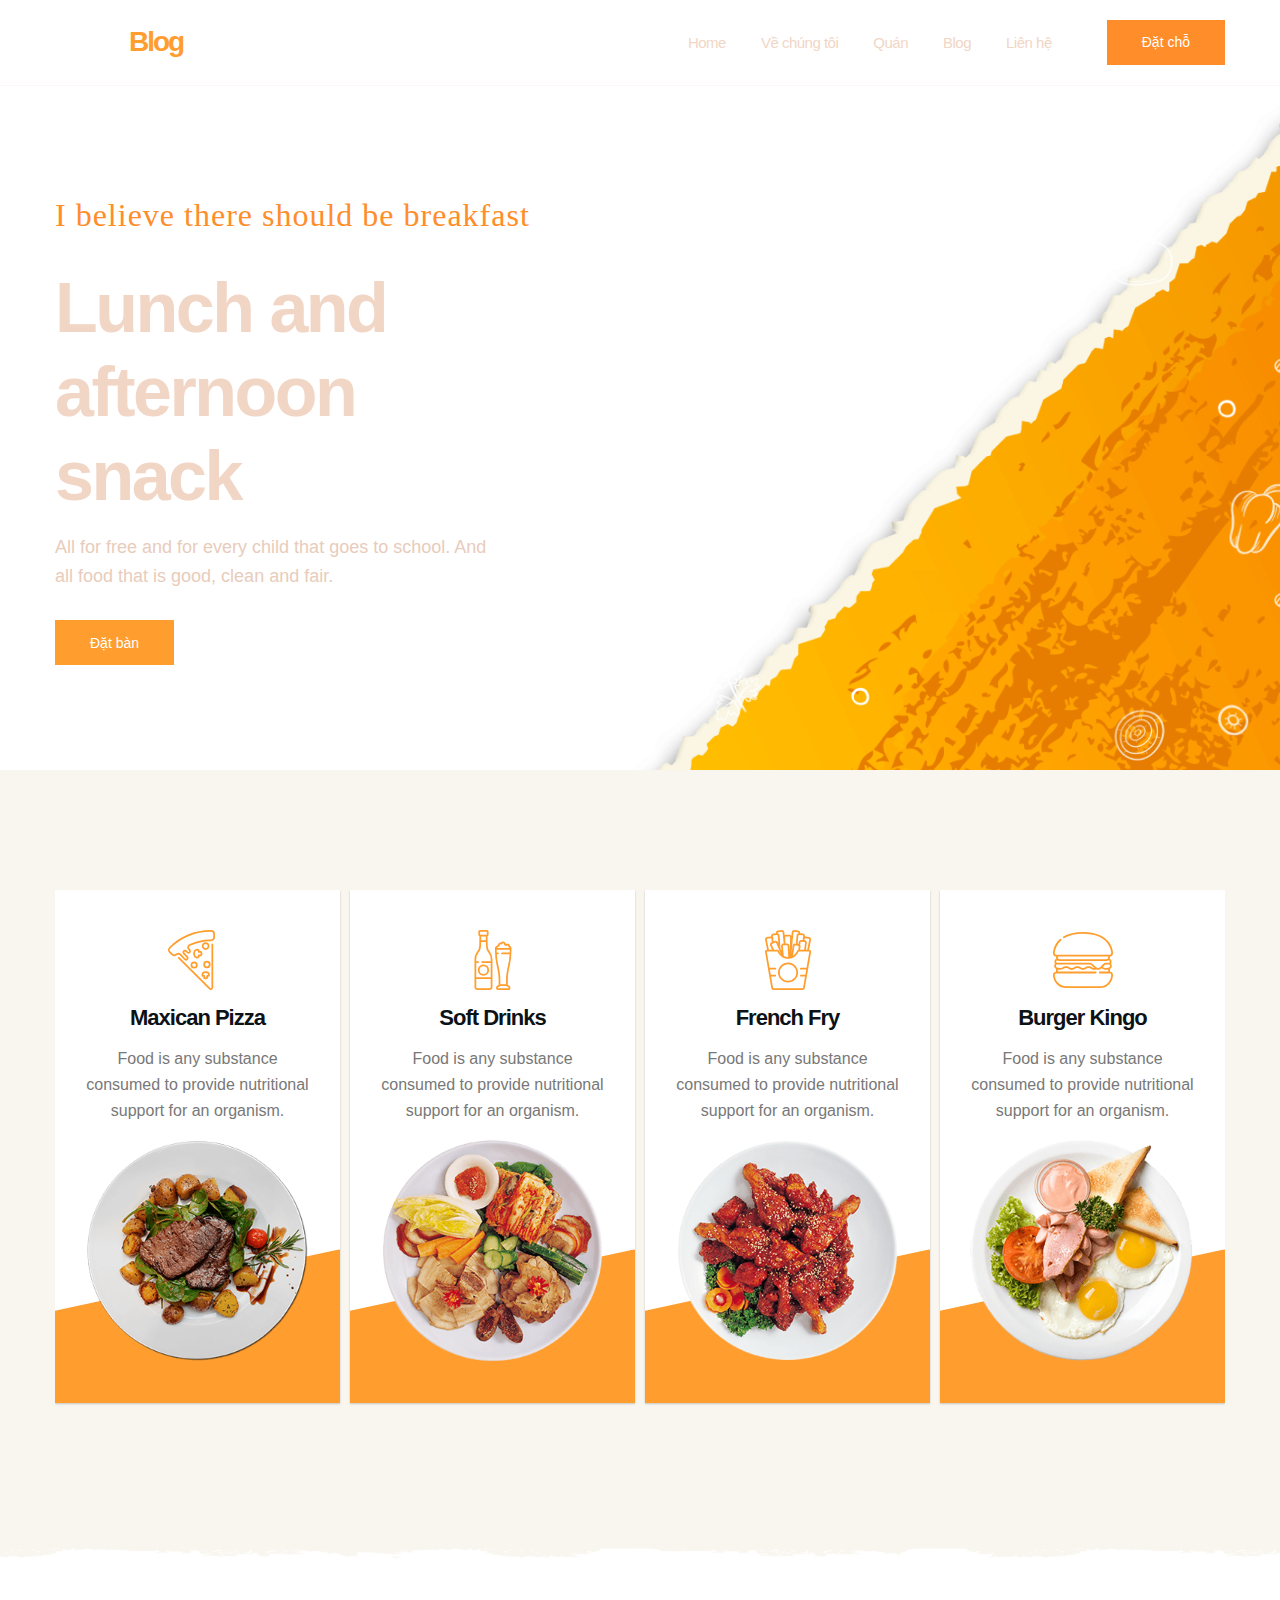
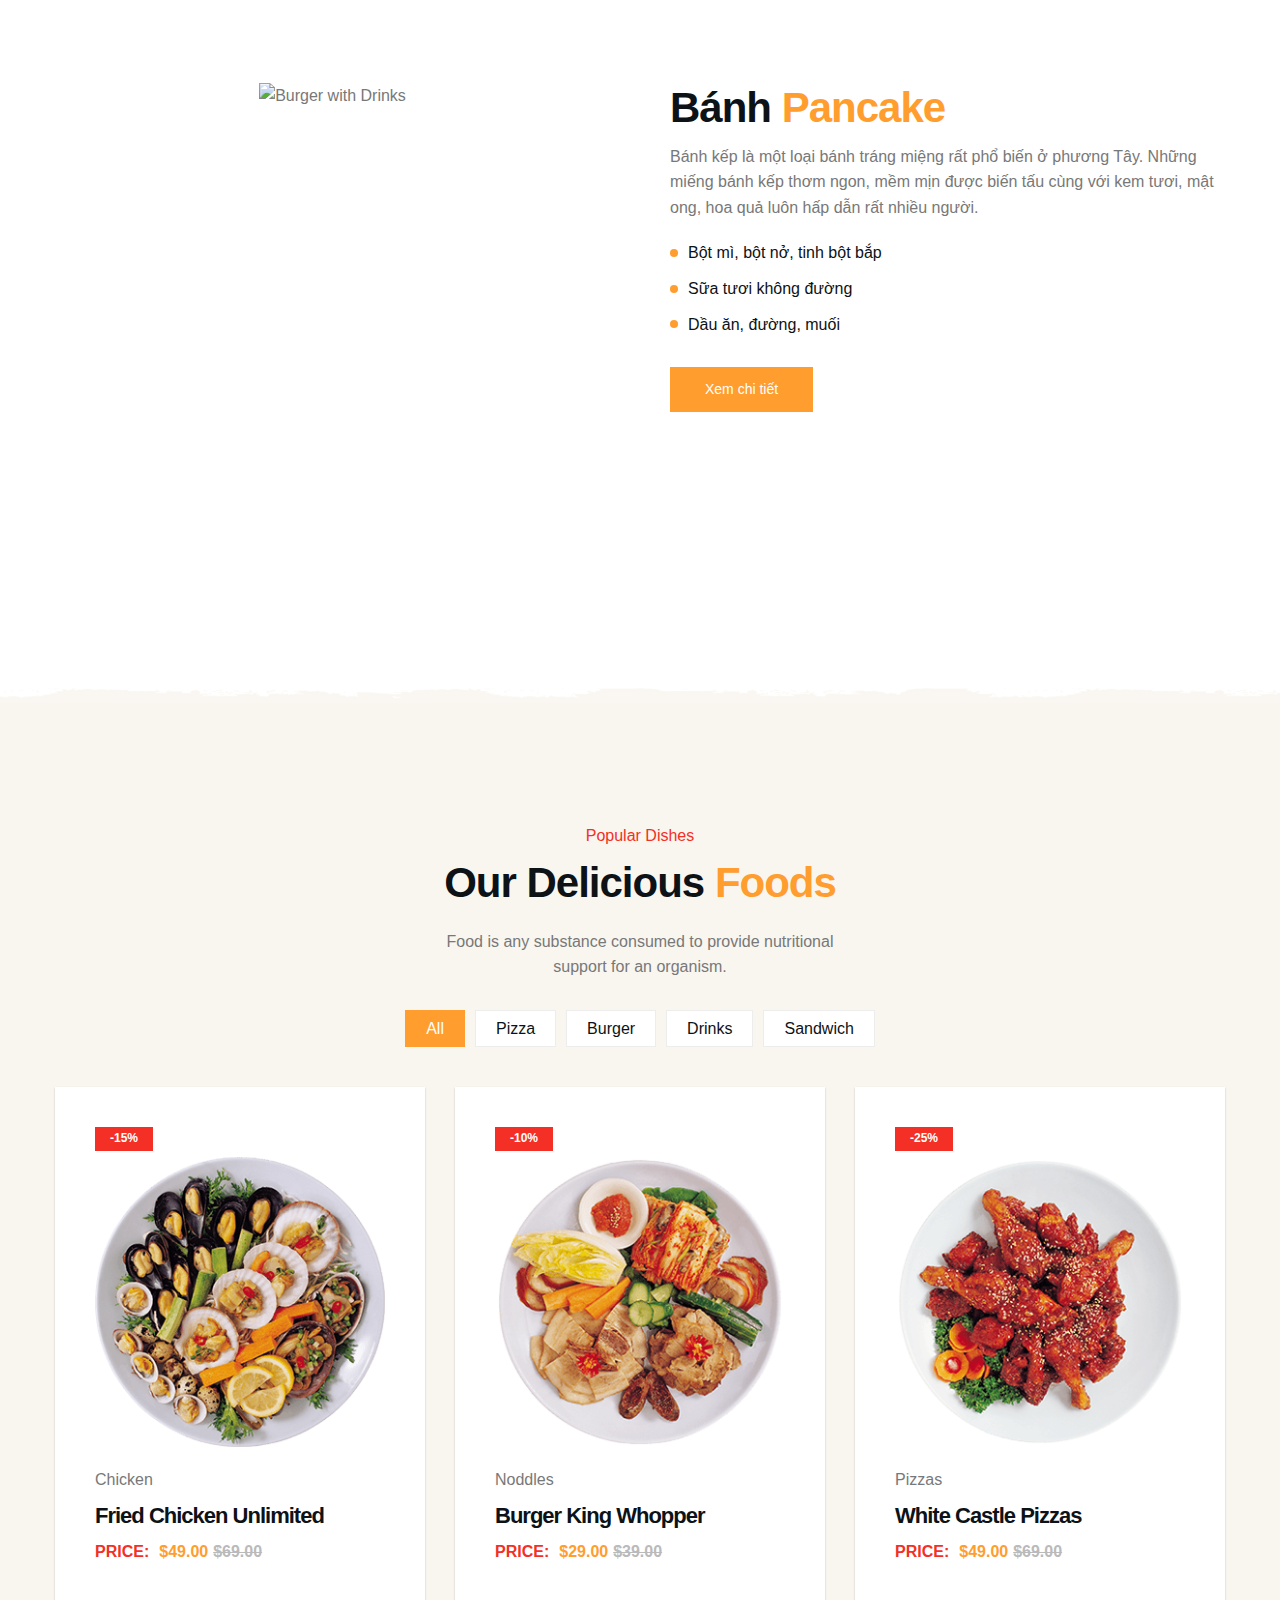
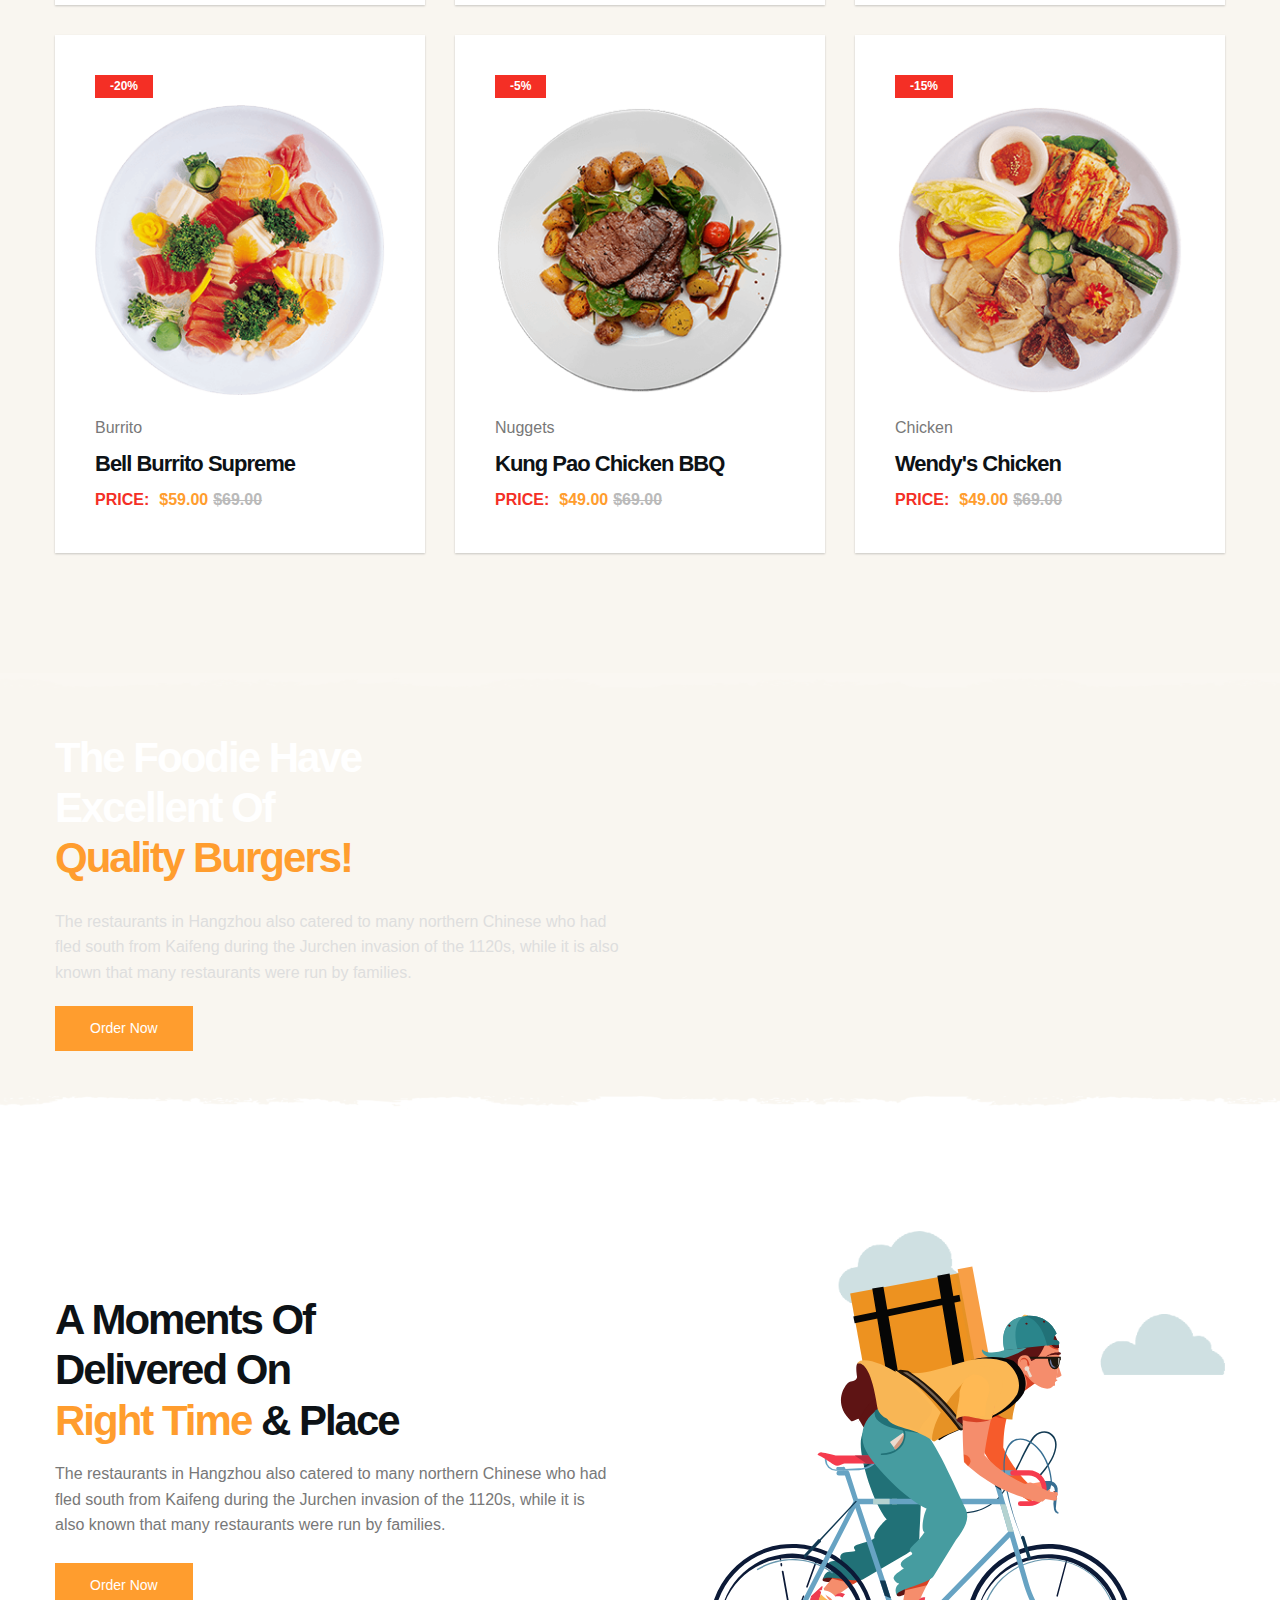
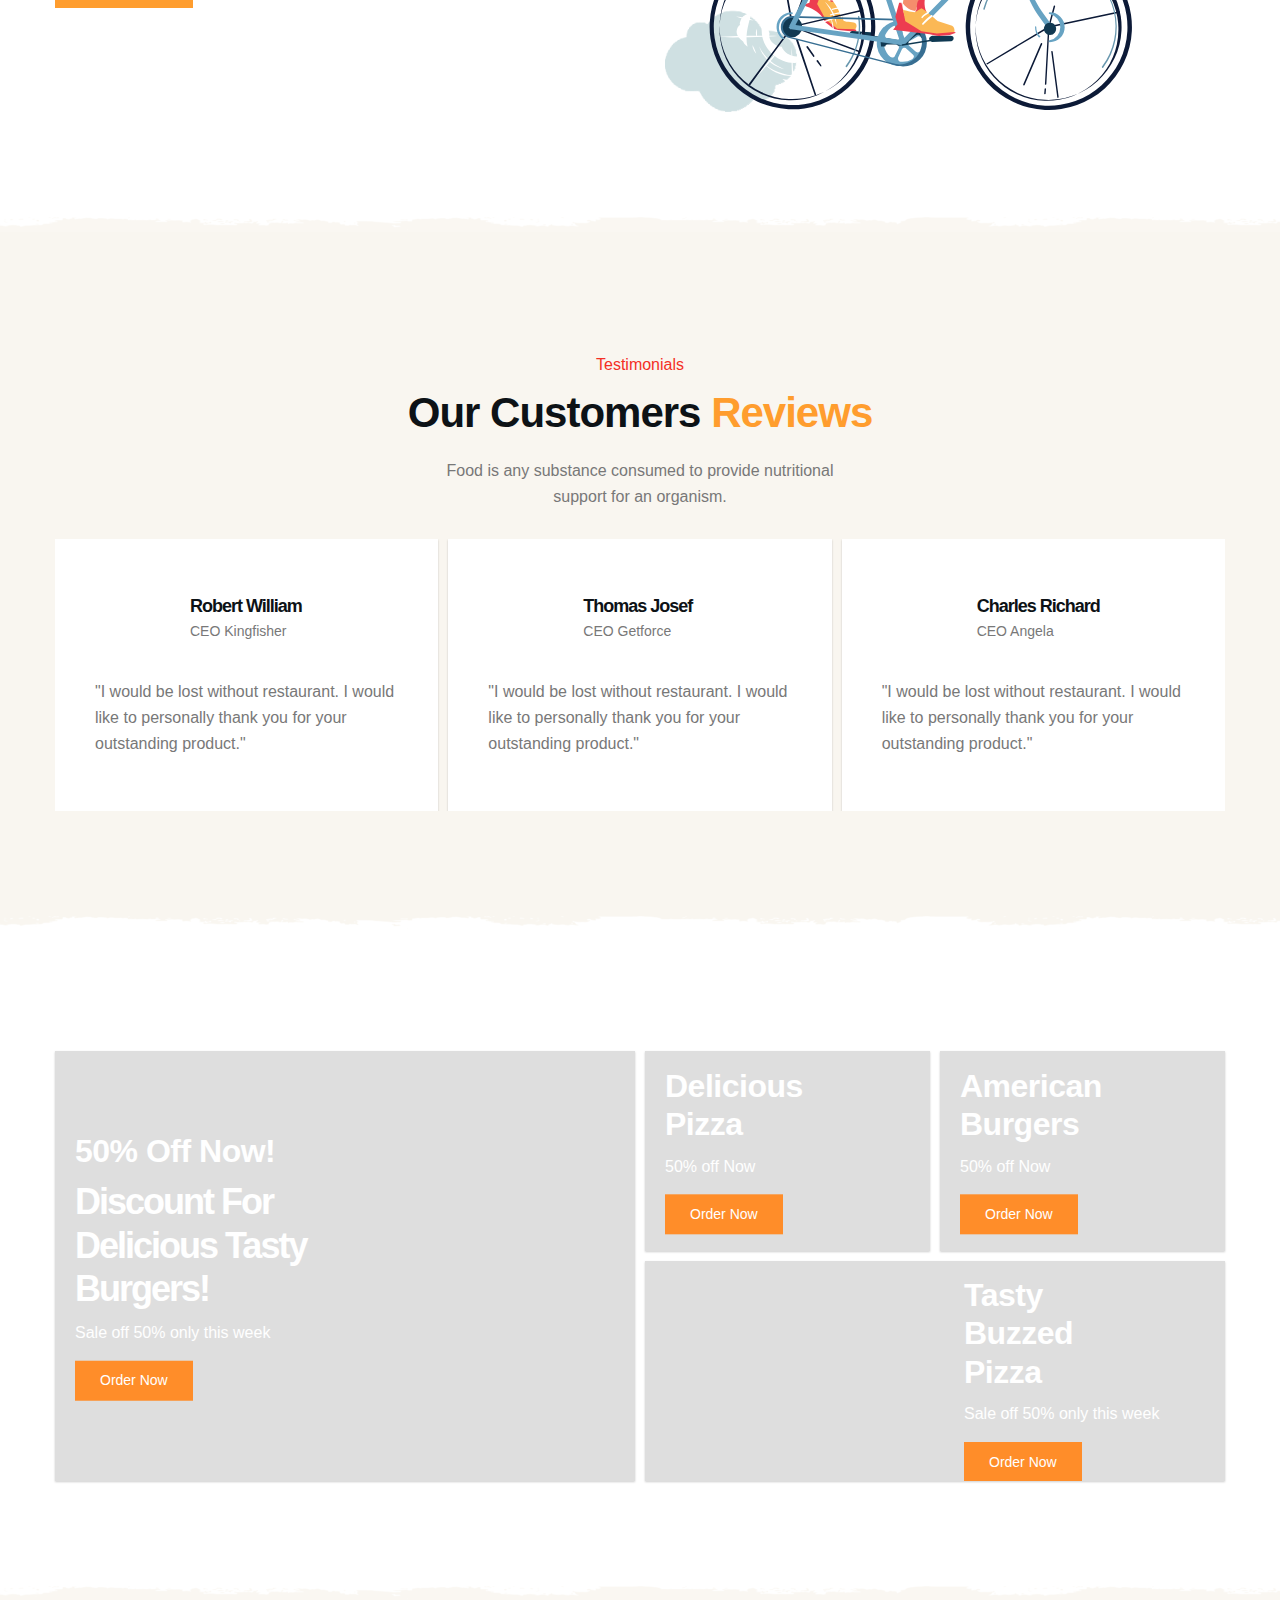
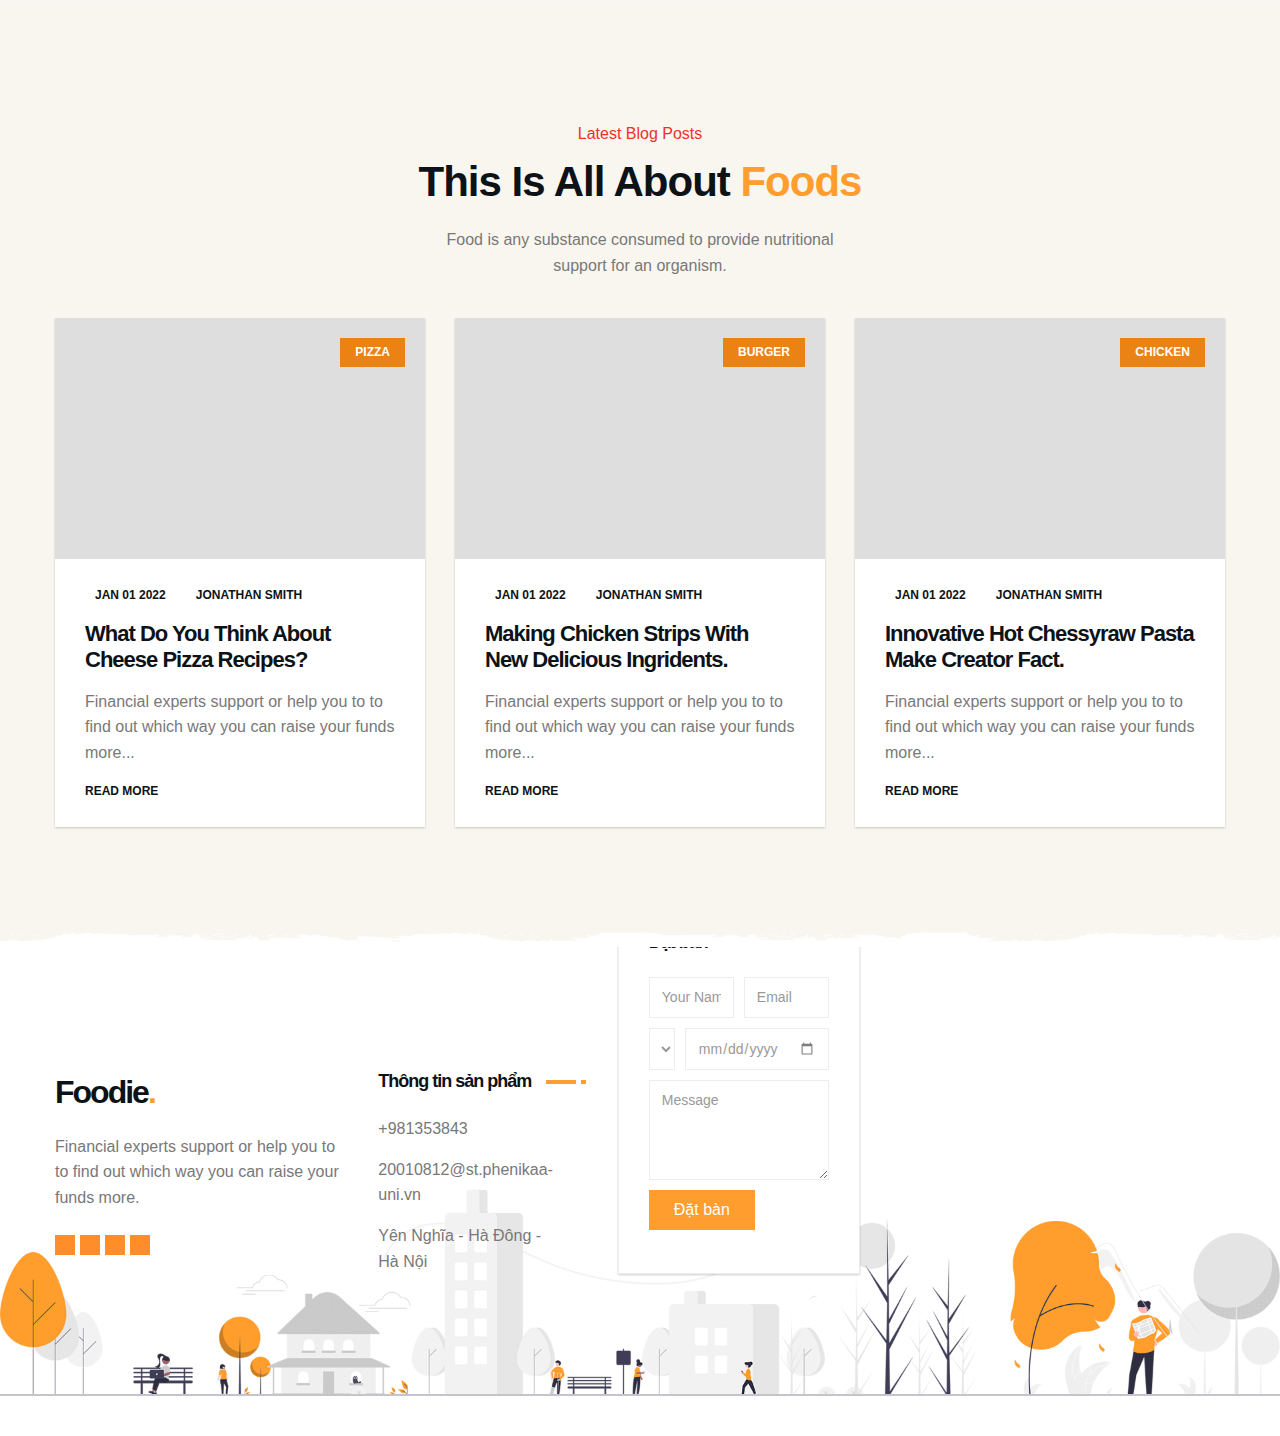
==== commit 28d6b1b8: "Update index.html" ====
--- a/index.html
+++ b/index.html
@@ -116,18 +116,18 @@
         - #HERO
       -->
 
-      <section class="hero" id="home" style="background-image: url('./assets/images/hero-bg.jpg')">
+      <section class="hero" id="home" style="background-image: url('./assets/images/banner.png')">
         <div class="container">
 
           <div class="hero-content">
 
-            <p class="hero-subtitle">Eat Sleep And</p>
-
-            <h2 class="h1 hero-title">Supper delicious Burger in town!</h2>
-
-            <p class="hero-text">Food is any substance consumed to provide nutritional support for an organism.</p>
-
-            <button class="btn">Book A Table</button>
+            <p class="hero-subtitle">I believe there should be breakfast</p>
+
+            <h2 class="h1 hero-title">Lunch and afternoon snack</h2>
+
+            <p class="hero-text">All for free and for every child that goes to school. And all food that is good, clean and fair.</p>
+
+            <button class="btn">Đặt bàn</button>
 
           </div>
 
@@ -135,8 +135,8 @@
             <img src="./assets/images/hero-banner-bg.png" width="820" height="716" alt="" aria-hidden="true"
               class="w-100 hero-img-bg">
 
-            <img src="./assets/images/hero-banner.png" width="700" height="637" loading="lazy" alt="Burger"
-              class="w-100 hero-img">
+            <!-- <img src="./assets/images/hero-banner.png" width="700" height="637" loading="lazy" alt="Burger"
+              class="w-100 hero-img"> -->
           </figure>
 
         </div>
@@ -324,18 +324,356 @@
         <div class="container">
 
           <div class="about-banner">
-            <img src="./assets/images/about-banner.png" width="509" height="459" loading="lazy" alt="Burger with Drinks"
+            <img src="./assets/images/1.jpg" width="509" height="459" loading="lazy" alt="Burger with Drinks"
               class="w-100 about-img">
 
-            <img src="./assets/images/sale-shape-red.png" width="216" height="226" alt="get up to 50% off now"
-              class="abs-img scale-up-anim">
+            
           </div>
 
           <div class="about-content">
 
             <h2 class="h2 section-title">
-              Caferio, Burgers, and Best Pizzas
-              <span class="span">in Town!</span>
+              Bánh 
+              <span class="span">Pancake</span>
+            </h2>
+
+            <p class="section-text">
+              Bánh kếp là một loại bánh tráng miệng rất phổ biến ở phương Tây.
+               Những miếng bánh kếp thơm ngon, mềm mịn được biến tấu cùng với kem tươi, mật ong, hoa quả luôn hấp dẫn rất nhiều người. 
+            </p>
+
+            <ul class="about-list">
+
+              <li class="about-item">
+                <ion-icon name="checkmark-outline"></ion-icon>
+
+                <span class="span">Bột mì, bột nở, tinh bột bắp</span>
+              </li>
+
+              <li class="about-item">
+                <ion-icon name="checkmark-outline"></ion-icon>
+
+                <span class="span">Sữa tươi không đường</span>
+              </li>
+
+              <li class="about-item">
+                <ion-icon name="checkmark-outline"></ion-icon>
+
+                <span class="span">Dầu ăn, đường, muối</span>
+              </li>
+
+            </ul>
+
+            <button class="btn btn-hover">Xem chi tiết</button>
+
+          </div>
+
+        </div>
+      </section>
+
+
+
+
+
+      <!-- 
+        - #FOOD MENU
+      -->
+
+      <section class="section food-menu" id="food-menu">
+        <div class="container">
+
+          <p class="section-subtitle">Popular Dishes</p>
+
+          <h2 class="h2 section-title">
+            Our Delicious <span class="span">Foods</span>
+          </h2>
+
+          <p class="section-text">
+            Food is any substance consumed to provide nutritional support for an organism.
+          </p>
+
+          <ul class="fiter-list">
+
+            <li>
+              <button class="filter-btn  active">All</button>
+            </li>
+
+            <li>
+              <button class="filter-btn">Pizza</button>
+            </li>
+
+            <li>
+              <button class="filter-btn">Burger</button>
+            </li>
+
+            <li>
+              <button class="filter-btn">Drinks</button>
+            </li>
+
+            <li>
+              <button class="filter-btn">Sandwich</button>
+            </li>
+
+          </ul>
+
+          <ul class="food-menu-list">
+
+            <li>
+              <div class="food-menu-card">
+
+                <div class="card-banner">
+                  <img src="./assets/images/food-menu-1.png" width="300" height="300" loading="lazy"
+                    alt="Fried Chicken Unlimited" class="w-100">
+
+                  <div class="badge">-15%</div>
+
+                  <button class="btn food-menu-btn">Order Now</button>
+                </div>
+
+                <div class="wrapper">
+                  <p class="category">Chicken</p>
+
+                  <div class="rating-wrapper">
+                    <ion-icon name="star"></ion-icon>
+                    <ion-icon name="star"></ion-icon>
+                    <ion-icon name="star"></ion-icon>
+                    <ion-icon name="star"></ion-icon>
+                    <ion-icon name="star"></ion-icon>
+                  </div>
+                </div>
+
+                <h3 class="h3 card-title">Fried Chicken Unlimited</h3>
+
+                <div class="price-wrapper">
+
+                  <p class="price-text">Price:</p>
+
+                  <data class="price">$49.00</data>
+
+                  <del class="del" value="69.00">$69.00</del>
+
+                </div>
+
+              </div>
+            </li>
+
+            <li>
+              <div class="food-menu-card">
+
+                <div class="card-banner">
+                  <img src="./assets/images/food-menu-2.png" width="300" height="300" loading="lazy"
+                    alt="Burger King Whopper" class="w-100">
+
+                  <div class="badge">-10%</div>
+
+                  <button class="btn food-menu-btn">Order Now</button>
+                </div>
+
+                <div class="wrapper">
+                  <p class="category">Noddles</p>
+
+                  <div class="rating-wrapper">
+                    <ion-icon name="star"></ion-icon>
+                    <ion-icon name="star"></ion-icon>
+                    <ion-icon name="star"></ion-icon>
+                    <ion-icon name="star"></ion-icon>
+                    <ion-icon name="star"></ion-icon>
+                  </div>
+                </div>
+
+                <h3 class="h3 card-title">Burger King Whopper</h3>
+
+                <div class="price-wrapper">
+
+                  <p class="price-text">Price:</p>
+
+                  <data class="price" value="29.00">$29.00</data>
+
+                  <del class="del">$39.00</del>
+
+                </div>
+
+              </div>
+            </li>
+
+            <li>
+              <div class="food-menu-card">
+
+                <div class="card-banner">
+                  <img src="./assets/images/food-menu-3.png" width="300" height="300" loading="lazy"
+                    alt="White Castle Pizzas" class="w-100">
+
+                  <div class="badge">-25%</div>
+
+                  <button class="btn food-menu-btn">Order Now</button>
+                </div>
+
+                <div class="wrapper">
+                  <p class="category">Pizzas</p>
+
+                  <div class="rating-wrapper">
+                    <ion-icon name="star"></ion-icon>
+                    <ion-icon name="star"></ion-icon>
+                    <ion-icon name="star"></ion-icon>
+                    <ion-icon name="star"></ion-icon>
+                    <ion-icon name="star"></ion-icon>
+                  </div>
+                </div>
+
+                <h3 class="h3 card-title">White Castle Pizzas</h3>
+
+                <div class="price-wrapper">
+
+                  <p class="price-text">Price:</p>
+
+                  <data class="price" value="49.00">$49.00</data>
+
+                  <del class="del">$69.00</del>
+
+                </div>
+
+              </div>
+            </li>
+
+            <li>
+              <div class="food-menu-card">
+
+                <div class="card-banner">
+                  <img src="./assets/images/food-menu-4.png" width="300" height="300" loading="lazy"
+                    alt="Bell Burrito Supreme" class="w-100">
+
+                  <div class="badge">-20%</div>
+
+                  <button class="btn food-menu-btn">Order Now</button>
+                </div>
+
+                <div class="wrapper">
+                  <p class="category">Burrito</p>
+
+                  <div class="rating-wrapper">
+                    <ion-icon name="star"></ion-icon>
+                    <ion-icon name="star"></ion-icon>
+                    <ion-icon name="star"></ion-icon>
+                    <ion-icon name="star"></ion-icon>
+                    <ion-icon name="star"></ion-icon>
+                  </div>
+                </div>
+
+                <h3 class="h3 card-title">Bell Burrito Supreme</h3>
+
+                <div class="price-wrapper">
+
+                  <p class="price-text">Price:</p>
+
+                  <data class="price" value="59.00 ">$59.00</data>
+
+                  <del class="del">$69.00</del>
+
+                </div>
+
+              </div>
+            </li>
+
+            <li>
+              <div class="food-menu-card">
+
+                <div class="card-banner">
+                  <img src="./assets/images/food-menu-5.png" width="300" height="300" loading="lazy"
+                    alt="Kung Pao Chicken BBQ" class="w-100">
+
+                  <div class="badge">-5%</div>
+
+                  <button class="btn food-menu-btn">Order Now</button>
+                </div>
+
+                <div class="wrapper">
+                  <p class="category">Nuggets</p>
+
+                  <div class="rating-wrapper">
+                    <ion-icon name="star"></ion-icon>
+                    <ion-icon name="star"></ion-icon>
+                    <ion-icon name="star"></ion-icon>
+                    <ion-icon name="star"></ion-icon>
+                    <ion-icon name="star"></ion-icon>
+                  </div>
+                </div>
+
+                <h3 class="h3 card-title">Kung Pao Chicken BBQ</h3>
+
+                <div class="price-wrapper">
+
+                  <p class="price-text">Price:</p>
+
+                  <data class="price" value="49.00">$49.00</data>
+
+                  <del class="del">$69.00</del>
+
+                </div>
+
+              </div>
+            </li>
+
+            <li>
+              <div class="food-menu-card">
+
+                <div class="card-banner">
+                  <img src="./assets/images/food-menu-6.png" width="300" height="300" loading="lazy"
+                    alt="Wendy's Chicken" class="w-100">
+
+                  <div class="badge">-15%</div>
+
+                  <button class="btn food-menu-btn">Order Now</button>
+                </div>
+
+                <div class="wrapper">
+                  <p class="category">Chicken</p>
+
+                  <div class="rating-wrapper">
+                    <ion-icon name="star"></ion-icon>
+                    <ion-icon name="star"></ion-icon>
+                    <ion-icon name="star"></ion-icon>
+                    <ion-icon name="star"></ion-icon>
+                    <ion-icon name="star"></ion-icon>
+                  </div>
+                </div>
+
+                <h3 class="h3 card-title">Wendy's Chicken</h3>
+
+                <div class="price-wrapper">
+
+                  <p class="price-text">Price:</p>
+
+                  <data class="price" value="49.00">$49.00</data>
+
+                  <del class="del">$69.00</del>
+
+                </div>
+
+              </div>
+            </li>
+
+          </ul>
+
+
+        </div>
+      </section>
+
+
+
+
+
+      <!-- 
+        - #CTA
+      -->
+
+      <section class="section section-divider white cta" style="background-image: url('./assets/images/page.jpg')">
+        <div class="container">
+
+          <div class="cta-content">
+
+            <h2 class="h2 section-title">
+              The Foodie Have Excellent Of
+              <span class="span">Quality Burgers!</span>
             </h2>
 
             <p class="section-text">
@@ -344,37 +682,16 @@
               invasion of the 1120s, while it is also known that many restaurants were run by families.
             </p>
 
-            <ul class="about-list">
-
-              <li class="about-item">
-                <ion-icon name="checkmark-outline"></ion-icon>
-
-                <span class="span">Delicious & Healthy Foods</span>
-              </li>
-
-              <li class="about-item">
-                <ion-icon name="checkmark-outline"></ion-icon>
-
-                <span class="span">Spacific Family And Kids Zone</span>
-              </li>
-
-              <li class="about-item">
-                <ion-icon name="checkmark-outline"></ion-icon>
-
-                <span class="span">Music & Other Facilities</span>
-              </li>
-
-              <li class="about-item">
-                <ion-icon name="checkmark-outline"></ion-icon>
-
-                <span class="span">Fastest Food Home Delivery</span>
-              </li>
-
-            </ul>
-
             <button class="btn btn-hover">Order Now</button>
-
           </div>
+
+          <!-- <figure class="cta-banner">
+            <img src="./assets/images/cta-banner.png" width="700" height="637" loading="lazy" alt="Burger"
+              class="w-100 cta-img">
+
+            <img src="./assets/images/sale-shape.png" width="216" height="226" loading="lazy"
+              alt="get up to 50% off now" class="abs-img scale-up-anim">
+          </figure> -->
 
         </div>
       </section>
@@ -384,304 +701,16 @@
 
 
       <!-- 
-        - #FOOD MENU
+        - #DELIVERY
       -->
 
-      <section class="section food-menu" id="food-menu">
+      <section class="section section-divider gray delivery">
         <div class="container">
 
-          <p class="section-subtitle">Popular Dishes</p>
-
-          <h2 class="h2 section-title">
-            Our Delicious <span class="span">Foods</span>
-          </h2>
-
-          <p class="section-text">
-            Food is any substance consumed to provide nutritional support for an organism.
-          </p>
-
-          <ul class="fiter-list">
-
-            <li>
-              <button class="filter-btn  active">All</button>
-            </li>
-
-            <li>
-              <button class="filter-btn">Pizza</button>
-            </li>
-
-            <li>
-              <button class="filter-btn">Burger</button>
-            </li>
-
-            <li>
-              <button class="filter-btn">Drinks</button>
-            </li>
-
-            <li>
-              <button class="filter-btn">Sandwich</button>
-            </li>
-
-          </ul>
-
-          <ul class="food-menu-list">
-
-            <li>
-              <div class="food-menu-card">
-
-                <div class="card-banner">
-                  <img src="./assets/images/food-menu-1.png" width="300" height="300" loading="lazy"
-                    alt="Fried Chicken Unlimited" class="w-100">
-
-                  <div class="badge">-15%</div>
-
-                  <button class="btn food-menu-btn">Order Now</button>
-                </div>
-
-                <div class="wrapper">
-                  <p class="category">Chicken</p>
-
-                  <div class="rating-wrapper">
-                    <ion-icon name="star"></ion-icon>
-                    <ion-icon name="star"></ion-icon>
-                    <ion-icon name="star"></ion-icon>
-                    <ion-icon name="star"></ion-icon>
-                    <ion-icon name="star"></ion-icon>
-                  </div>
-                </div>
-
-                <h3 class="h3 card-title">Fried Chicken Unlimited</h3>
-
-                <div class="price-wrapper">
-
-                  <p class="price-text">Price:</p>
-
-                  <data class="price">$49.00</data>
-
-                  <del class="del" value="69.00">$69.00</del>
-
-                </div>
-
-              </div>
-            </li>
-
-            <li>
-              <div class="food-menu-card">
-
-                <div class="card-banner">
-                  <img src="./assets/images/food-menu-2.png" width="300" height="300" loading="lazy"
-                    alt="Burger King Whopper" class="w-100">
-
-                  <div class="badge">-10%</div>
-
-                  <button class="btn food-menu-btn">Order Now</button>
-                </div>
-
-                <div class="wrapper">
-                  <p class="category">Noddles</p>
-
-                  <div class="rating-wrapper">
-                    <ion-icon name="star"></ion-icon>
-                    <ion-icon name="star"></ion-icon>
-                    <ion-icon name="star"></ion-icon>
-                    <ion-icon name="star"></ion-icon>
-                    <ion-icon name="star"></ion-icon>
-                  </div>
-                </div>
-
-                <h3 class="h3 card-title">Burger King Whopper</h3>
-
-                <div class="price-wrapper">
-
-                  <p class="price-text">Price:</p>
-
-                  <data class="price" value="29.00">$29.00</data>
-
-                  <del class="del">$39.00</del>
-
-                </div>
-
-              </div>
-            </li>
-
-            <li>
-              <div class="food-menu-card">
-
-                <div class="card-banner">
-                  <img src="./assets/images/food-menu-3.png" width="300" height="300" loading="lazy"
-                    alt="White Castle Pizzas" class="w-100">
-
-                  <div class="badge">-25%</div>
-
-                  <button class="btn food-menu-btn">Order Now</button>
-                </div>
-
-                <div class="wrapper">
-                  <p class="category">Pizzas</p>
-
-                  <div class="rating-wrapper">
-                    <ion-icon name="star"></ion-icon>
-                    <ion-icon name="star"></ion-icon>
-                    <ion-icon name="star"></ion-icon>
-                    <ion-icon name="star"></ion-icon>
-                    <ion-icon name="star"></ion-icon>
-                  </div>
-                </div>
-
-                <h3 class="h3 card-title">White Castle Pizzas</h3>
-
-                <div class="price-wrapper">
-
-                  <p class="price-text">Price:</p>
-
-                  <data class="price" value="49.00">$49.00</data>
-
-                  <del class="del">$69.00</del>
-
-                </div>
-
-              </div>
-            </li>
-
-            <li>
-              <div class="food-menu-card">
-
-                <div class="card-banner">
-                  <img src="./assets/images/food-menu-4.png" width="300" height="300" loading="lazy"
-                    alt="Bell Burrito Supreme" class="w-100">
-
-                  <div class="badge">-20%</div>
-
-                  <button class="btn food-menu-btn">Order Now</button>
-                </div>
-
-                <div class="wrapper">
-                  <p class="category">Burrito</p>
-
-                  <div class="rating-wrapper">
-                    <ion-icon name="star"></ion-icon>
-                    <ion-icon name="star"></ion-icon>
-                    <ion-icon name="star"></ion-icon>
-                    <ion-icon name="star"></ion-icon>
-                    <ion-icon name="star"></ion-icon>
-                  </div>
-                </div>
-
-                <h3 class="h3 card-title">Bell Burrito Supreme</h3>
-
-                <div class="price-wrapper">
-
-                  <p class="price-text">Price:</p>
-
-                  <data class="price" value="59.00 ">$59.00</data>
-
-                  <del class="del">$69.00</del>
-
-                </div>
-
-              </div>
-            </li>
-
-            <li>
-              <div class="food-menu-card">
-
-                <div class="card-banner">
-                  <img src="./assets/images/food-menu-5.png" width="300" height="300" loading="lazy"
-                    alt="Kung Pao Chicken BBQ" class="w-100">
-
-                  <div class="badge">-5%</div>
-
-                  <button class="btn food-menu-btn">Order Now</button>
-                </div>
-
-                <div class="wrapper">
-                  <p class="category">Nuggets</p>
-
-                  <div class="rating-wrapper">
-                    <ion-icon name="star"></ion-icon>
-                    <ion-icon name="star"></ion-icon>
-                    <ion-icon name="star"></ion-icon>
-                    <ion-icon name="star"></ion-icon>
-                    <ion-icon name="star"></ion-icon>
-                  </div>
-                </div>
-
-                <h3 class="h3 card-title">Kung Pao Chicken BBQ</h3>
-
-                <div class="price-wrapper">
-
-                  <p class="price-text">Price:</p>
-
-                  <data class="price" value="49.00">$49.00</data>
-
-                  <del class="del">$69.00</del>
-
-                </div>
-
-              </div>
-            </li>
-
-            <li>
-              <div class="food-menu-card">
-
-                <div class="card-banner">
-                  <img src="./assets/images/food-menu-6.png" width="300" height="300" loading="lazy"
-                    alt="Wendy's Chicken" class="w-100">
-
-                  <div class="badge">-15%</div>
-
-                  <button class="btn food-menu-btn">Order Now</button>
-                </div>
-
-                <div class="wrapper">
-                  <p class="category">Chicken</p>
-
-                  <div class="rating-wrapper">
-                    <ion-icon name="star"></ion-icon>
-                    <ion-icon name="star"></ion-icon>
-                    <ion-icon name="star"></ion-icon>
-                    <ion-icon name="star"></ion-icon>
-                    <ion-icon name="star"></ion-icon>
-                  </div>
-                </div>
-
-                <h3 class="h3 card-title">Wendy's Chicken</h3>
-
-                <div class="price-wrapper">
-
-                  <p class="price-text">Price:</p>
-
-                  <data class="price" value="49.00">$49.00</data>
-
-                  <del class="del">$69.00</del>
-
-                </div>
-
-              </div>
-            </li>
-
-          </ul>
-
-
-        </div>
-      </section>
-
-
-
-
-
-      <!-- 
-        - #CTA
-      -->
-
-      <section class="section section-divider white cta" style="background-image: url('./assets/images/hero-bg.jpg')">
-        <div class="container">
-
-          <div class="cta-content">
+          <div class="delivery-content">
 
             <h2 class="h2 section-title">
-              The Foodie Have Excellent Of
-              <span class="span">Quality Burgers!</span>
+              A Moments Of Delivered On <span class="span">Right Time</span> & Place
             </h2>
 
             <p class="section-text">
@@ -693,43 +722,6 @@
             <button class="btn btn-hover">Order Now</button>
           </div>
 
-          <figure class="cta-banner">
-            <img src="./assets/images/cta-banner.png" width="700" height="637" loading="lazy" alt="Burger"
-              class="w-100 cta-img">
-
-            <img src="./assets/images/sale-shape.png" width="216" height="226" loading="lazy"
-              alt="get up to 50% off now" class="abs-img scale-up-anim">
-          </figure>
-
-        </div>
-      </section>
-
-
-
-
-
-      <!-- 
-        - #DELIVERY
-      -->
-
-      <section class="section section-divider gray delivery">
-        <div class="container">
-
-          <div class="delivery-content">
-
-            <h2 class="h2 section-title">
-              A Moments Of Delivered On <span class="span">Right Time</span> & Place
-            </h2>
-
-            <p class="section-text">
-              The restaurants in Hangzhou also catered to many northern Chinese who had fled south from Kaifeng during
-              the Jurchen
-              invasion of the 1120s, while it is also known that many restaurants were run by families.
-            </p>
-
-            <button class="btn btn-hover">Order Now</button>
-          </div>
-
           <figure class="delivery-banner">
             <img src="./assets/images/delivery-banner-bg.png" width="700" height="602" loading="lazy" alt="clouds"
               class="w-100">
@@ -1188,46 +1180,26 @@
         <ul class="footer-list">
 
           <li>
-            <p class="footer-list-title">Contact Info</p>
+            <p class="footer-list-title">Thông tin sản phẩm</p>
           </li>
 
           <li>
-            <p class="footer-list-item">+1 (062) 109-9222</p>
+            <p class="footer-list-item">+981353843</p>
           </li>
 
           <li>
-            <p class="footer-list-item">Info@YourGmail24.com</p>
+            <p class="footer-list-item">20010812@st.phenikaa-uni.vn</p>
           </li>
 
           <li>
-            <address class="footer-list-item">153 Williamson Plaza, Maggieberg, MT 09514</address>
+            <address class="footer-list-item">Yên Nghĩa - Hà Đông - Hà Nội</address>
           </li>
 
         </ul>
 
-        <ul class="footer-list">
-
-          <li>
-            <p class="footer-list-title">Opening Hours</p>
-          </li>
-
-          <li>
-            <p class="footer-list-item">Monday-Friday: 08:00-22:00</p>
-          </li>
-
-          <li>
-            <p class="footer-list-item">Tuesday 4PM: Till Mid Night</p>
-          </li>
-
-          <li>
-            <p class="footer-list-item">Saturday: 10:00-16:00</p>
-          </li>
-
-        </ul>
-
         <form action="" class="footer-form">
 
-          <p class="footer-list-title">Book a Table</p>
+          <p class="footer-list-title">Đặt bàn</p>
 
           <div class="input-wrapper">
 
@@ -1255,7 +1227,7 @@
 
           <textarea name="message" required placeholder="Message" aria-label="Message" class="input-field"></textarea>
 
-          <button type="submit" class="btn">Book a Table</button>
+          <button type="submit" class="btn">Đặt bàn</button>
 
         </form>
 
@@ -1264,9 +1236,9 @@
 
     <div class="footer-bottom">
       <div class="container">
-        <p class="copyright-text">
+        <!-- <p class="copyright-text">
           &copy; 2022 <a href="#" class="copyright-link">codewithsadee</a> All Rights Reserved.
-        </p>
+        </p> -->
       </div>
     </div>
 
@@ -1301,4 +1273,4 @@
 
 </body>
 
-</html>+</html>
--- a/assets/css/style.css
+++ b/assets/css/style.css
@@ -0,0 +1,1769 @@
+/*-----------------------------------*\
+  #style.css
+\*-----------------------------------*/
+
+/**
+ * copyright 2022 codewithsadee
+ */
+
+
+
+
+
+/*-----------------------------------*\
+  #CUSTOM PROPERTY
+\*-----------------------------------*/
+
+:root {
+
+  /**
+   * colors
+   */
+
+  --rich-black-fogra-29: hsl(210, 26%, 7%);
+  --champagne-pink_20: hsla(23, 61%, 86%, 0.2);
+  --independence_30: hsla(245, 17%, 29%, 0.3);
+  --gray-x-11-gray: hsl(0, 0%, 73%);
+  --champagne-pink: hsl(23, 61%, 86%);
+  --spanish-gray: hsl(0, 0%, 60%);
+  --sonic-silver: hsl(0, 0%, 47%);
+  --deep-saffron: hsl(32, 100%, 59%);
+  --dark-orange: hsl(28, 100%, 58%);
+  --desert-sand: hsl(23, 49%, 82%);
+  --isabelline: hsl(38, 44%, 96%);
+  --gainsboro: hsl(0, 0%, 87%);
+  --tangerine: hsl(31, 84%, 50%);
+  --cinnabar: hsl(3, 90%, 55%);
+  --black_95: hsla(0, 0%, 0%, 0.95);
+  --cultured: hsl(0, 0%, 93%);
+  --white: hsl(0, 0%, 100%);
+  --black: hsl(0, 0%, 0%);
+  --onyx: hsl(0, 0%, 27%);
+
+  /**
+   * typography
+   */
+
+  --ff-shadows-into-light: 'Shadows Into Light', cursive;
+  --ff-roboto: 'Roboto', sans-serif;
+  --ff-rubik: 'Rubik', sans-serif;
+
+  --fs-1: 3.2rem;
+  --fs-2: 2.2rem;
+  --fs-3: 1.8rem;
+  --fs-4: 1.4rem;
+  --fs-5: 1.2rem;
+
+  --fw-500: 500;
+  --fw-600: 600;
+  --fw-700: 700;
+
+  /**
+   * spacing
+   */
+
+  --section-padding: 60px;
+
+  /**
+   * shadow
+   */
+
+  --shadow-1: 0 1px 4px hsla(0, 0%, 0%, 0.2);
+  --shadow-2: 0 1px 2px hsla(0, 0%, 0%, 0.2);
+
+  /**
+   * transition
+   */
+
+  --transition-1: 0.25s ease;
+  --transition-2: 0.5s ease;
+
+  /**
+   * clip path
+   */
+
+  --clip-path-1: polygon(0 40%, 100% 0%, 100% 100%, 0 100%);
+  --clip-path-2: polygon(0 0%, 100% 0%, 100% 100%, 0 100%);
+
+}
+
+
+
+
+
+/*-----------------------------------*\
+  #RESET
+\*-----------------------------------*/
+
+*,
+*::before,
+*::after {
+  margin: 0;
+  padding: 0;
+  box-sizing: border-box;
+}
+
+li { list-style: none; }
+
+a {
+  text-decoration: none;
+  color: inherit;
+}
+
+a,
+img,
+svg,
+span,
+input,
+select,
+button,
+textarea,
+ion-icon { display: block; }
+
+img { height: auto; }
+
+input,
+select,
+button,
+textarea {
+  background: none;
+  border: none;
+  font: inherit;
+}
+
+input,
+select,
+textarea { width: 100%; }
+
+button { cursor: pointer; }
+
+ion-icon { pointer-events: none; }
+
+address { font-style: normal; }
+
+html {
+  font-family: var(--ff-roboto);
+  font-size: 10px;
+  scroll-behavior: smooth;
+}
+
+body {
+  background-color: var(--white);
+  color: var(--sonic-silver);
+  font-size: 1.6rem;
+  line-height: 1.6;
+  overflow-x: hidden;
+}
+
+body.active { overflow: hidden; }
+
+:focus-visible { outline-offset: 4px; }
+
+::selection {
+  background-color: var(--deep-saffron);
+  color: var(--white);
+}
+
+::-webkit-scrollbar { width: 8px; }
+
+::-webkit-scrollbar-track { background-color: var(--cultured); }
+
+::-webkit-scrollbar-thumb { background-color: var(--deep-saffron); }
+
+::-webkit-scrollbar-thumb:hover { background-color: var(--tangerine); }
+
+
+
+
+
+/*-----------------------------------*\
+  #REUSED STYLE
+\*-----------------------------------*/
+
+.container { padding-inline: 15px; }
+
+.h1,
+.h2,
+.h3,
+.h4 {
+  font-family: var(--ff-rubik);
+  color: var(--rich-black-fogra-29);
+  line-height: 1.2;
+  letter-spacing: -1px;
+}
+
+.h1,
+.h2 { font-size: var(--fs-1); }
+
+.h2,
+.h3,
+.h4 { font-weight: var(--fw-600); }
+
+.h3 { font-size: var(--fs-2); }
+
+.h4 { font-size: var(--fs-3); }
+
+.btn {
+  background-color: var(--bg-color, var(--deep-saffron));
+  color: var(--white);
+  font-family: var(--ff-rubik);
+  font-size: var(--fs-4);
+  font-weight: var(--fw-500);
+  height: var(--height, 45px);
+  padding-inline: var(--padding-inline, 35px);
+  transition: var(--transition-1);
+}
+
+.btn-hover {
+  position: relative;
+  overflow: hidden;
+  z-index: 1;
+}
+
+.btn-hover::after {
+  content: "";
+  position: absolute;
+  bottom: -1px;
+  left: 20px;
+  width: 1px;
+  height: 1px;
+  transform: translate(-50%, 51%) scale(var(--scale, 1));
+  border-radius: 50%;
+  background-color: var(--rich-black-fogra-29);
+  z-index: -1;
+  transition: var(--transition-2);
+}
+
+.btn-hover:is(:hover, :focus)::after { --scale: 500; }
+
+.section { padding-block: var(--section-padding); }
+
+.section.white { background-color: var(--isabelline); }
+
+.section-divider { position: relative; }
+
+.section-divider::before,
+.section-divider::after {
+  content: "";
+  position: absolute;
+  bottom: 0;
+  left: 0;
+  width: 100%;
+  height: 15px;
+  background-repeat: repeat no-repeat;
+  background-position: bottom;
+}
+
+.section-divider.white::after { background-image: url("../images/shape-white.png"); }
+
+.section-divider.gray::after { background-image: url("../images/shape-grey.png"); }
+
+.w-100 { width: 100%; }
+
+.has-scrollbar {
+  display: flex;
+  gap: 10px;
+  overflow-x: auto;
+  scroll-snap-type: inline mandatory;
+  padding-block-end: 40px;
+}
+
+.has-scrollbar::-webkit-scrollbar { height: 12px; }
+
+.has-scrollbar::-webkit-scrollbar-button { width: calc(25% - 40px); }
+
+.has-scrollbar::-webkit-scrollbar-track {
+  outline: 2px solid var(--deep-saffron);
+  border-radius: 50px;
+}
+
+.has-scrollbar::-webkit-scrollbar-thumb {
+  border: 3px solid var(--cultured);
+  border-radius: 50px;
+}
+
+.section-title > .span {
+  display: inline-block;
+  color: var(--deep-saffron);
+}
+
+.abs-img {
+  position: absolute;
+  transform: scale(1);
+}
+
+.scale-up-anim { animation: scaleUp 1s linear infinite alternate; }
+
+@keyframes scaleUp {
+  0% { transform: scale(1);}
+  100% { transform: scale(1.05); }
+}
+
+.section-subtitle {
+  color: var(--cinnabar);
+  font-family: var(--ff-rubik);
+  text-align: center;
+  font-weight: var(--fw-500);
+}
+
+.badge {
+  position: absolute;
+  background: var(--bg-color, var(--cinnabar));
+  color: var(--white);
+  font-size: var(--fs-5);
+  font-weight: var(--fw-600);
+  padding: var(--padding-block, 2px) 15px;
+}
+
+.rating-wrapper {
+  display: flex;
+  gap: 5px;
+  color: var(--deep-saffron);
+}
+
+
+
+
+
+/*-----------------------------------*\
+  #HEADER
+\*-----------------------------------*/
+
+/* .navbar, */
+.header-btn-group .btn { display: none; }
+
+.header {
+  --color: var(--white);
+  --btn-color: var(--champagne-pink);
+
+  position: absolute;
+  top: 0;
+  left: 0;
+  width: 100%;
+  padding-block: 20px;
+  border-block-end: 1px solid var(--champagne-pink_20);
+  z-index: 4;
+}
+
+.header.active {
+  --color: var(--rich-black-fogra-29);
+  --btn-color: var(--rich-black-fogra-29);
+
+  position: fixed;
+  top: -86px;
+  background-color: var(--white);
+  box-shadow: var(--shadow-1);
+  animation: slideIn 0.5s ease-out forwards;
+}
+
+@keyframes slideIn {
+  0% { transform: translateY(0); }
+  100% { transform: translateY(100%); }
+}
+
+.header .container {
+  display: flex;
+  justify-content: space-between;
+  align-items: center;
+}
+
+.logo {
+  color: var(--color);
+  font-family: var(--ff-rubik);
+  font-size: 2.8rem;
+  font-weight: var(--fw-700);
+  letter-spacing: -2px;
+}
+
+.logo .span {
+  display: inline-block;
+  color: var(--deep-saffron);
+}
+
+.header-btn-group {
+  display: flex;
+  align-items: center;
+  gap: 20px;
+}
+
+.search-btn {
+  color: var(--btn-color);
+  font-size: 20px;
+}
+
+.search-btn ion-icon { --ionicon-stroke-width: 50px; }
+
+.nav-toggle-btn {
+  display: grid;
+  gap: 4px;
+}
+
+.line {
+  width: 10px;
+  height: 3px;
+  background-color: var(--btn-color);
+  border-radius: 5px;
+  transition: var(--transition-1);
+}
+
+.line.middle { width: 20px; }
+
+.line.bottom { margin-left: auto; }
+
+.nav-toggle-btn.active .line.top { transform: translate(1px, 3px) rotate(45deg); }
+
+.nav-toggle-btn.active .line.middle { transform: rotate(-45deg); }
+
+.nav-toggle-btn.active .line.bottom { transform: translate(-1px, -3px) rotate(45deg); }
+
+.navbar {
+  position: absolute;
+  top: 100%;
+  left: 50%;
+  transform: translateX(-50%);
+  width: calc(100% - 30px);
+  background-color: var(--white);
+  padding-inline: 20px;
+  box-shadow: var(--shadow-1);
+  height: 0;
+  overflow: hidden;
+  visibility: hidden;
+  transition: var(--transition-1);
+}
+
+.navbar.active {
+  height: 236px;
+  visibility: visible;
+}
+
+.navbar-list { margin-block: 10px; }
+
+.nav-item:not(:last-child) { border-block-end: 1px solid hsla(0, 0%, 0%, 0.04); }
+
+.navbar-link {
+  color: var(--rich-black-fogra-29);
+  font-size: var(--fs-4);
+  font-family: var(--ff-rubik);
+  font-weight: var(--fw-500);
+  padding: 10px 15px;
+  transition: var(--transition-1);
+}
+
+.navbar-link:is(:hover, :focus) { color: var(--dark-orange); }
+
+
+
+
+/*-----------------------------------*\
+  #SEARCH BOX
+\*-----------------------------------*/
+
+.search-container {
+  position: fixed;
+  top: -60%;
+  left: 0;
+  width: 100%;
+  height: 110%;
+  background-color: var(--black_95);
+  display: flex;
+  justify-content: center;
+  align-items: center;
+  padding-inline: 15px;
+  z-index: 5;
+  visibility: hidden;
+  opacity: 0;
+  transition: var(--transition-2);
+}
+
+.search-container.active {
+  visibility: visible;
+  opacity: 1;
+  transform: translateY(50%);
+}
+
+.search-box {
+  position: relative;
+  width: 100%;
+  max-width: 500px;
+}
+
+.search-input {
+  color: var(--gainsboro);
+  font-size: 3rem;
+  padding: 20px 15px;
+  padding-inline-end: 70px;
+}
+
+.search-input::placeholder { color: var(--spanish-gray); }
+
+.search-input::-webkit-search-cancel-button { display: none; }
+
+.search-submit {
+  position: absolute;
+  top: 50%;
+  transform: translateY(-50%);
+  right: 15px;
+  color: var(--onyx);
+  font-size: 4rem;
+  transition: var(--transition-1);
+}
+
+.search-submit:is(:hover, :focus) { color: var(--gainsboro); }
+
+.search-close-btn {
+  position: absolute;
+  inset: 0;
+  z-index: -1;
+  cursor: url("../images/close.png"), auto;
+}
+
+
+
+
+
+/*-----------------------------------*\
+  #HERO
+\*-----------------------------------*/
+
+.hero-banner { display: none; }
+
+.hero {
+  background-repeat: no-repeat;
+  background-size: cover;
+  background-position: center;
+  padding-block: 145px 60px;
+  text-align: center;
+}
+
+.hero-subtitle {
+  color: var(--dark-orange);
+  font-family: var(--ff-shadows-into-light);
+  font-size: var(--fs-3);
+  letter-spacing: 1px;
+  margin-block-end: 25px;
+}
+
+.hero-title {
+  color: var(--champagne-pink);
+  max-width: 12ch;
+  margin-inline: auto;
+}
+
+.hero-text {
+  color: var(--desert-sand);
+  margin-block: 15px 30px;
+  max-width: 44ch;
+  margin-inline: auto;
+}
+
+.hero .btn { margin-inline: auto; }
+
+.hero .btn:is(:hover, :focus) {
+  background-color: var(--white);
+  color: var(--black);
+}
+
+
+
+
+
+/*-----------------------------------*\
+  #PROMO
+\*-----------------------------------*/
+
+.promo-card {
+  position: relative;
+  background-color: var(--white);
+  text-align: center;
+  padding: 40px 30px;
+  box-shadow: var(--shadow-2);
+  z-index: 1;
+}
+
+.promo-card::after {
+  content: "";
+  position: absolute;
+  inset: 0;
+  background-color: var(--deep-saffron);
+  clip-path: var(--clip-path-1);
+  transform: scaleY(0.3);
+  transform-origin: bottom;
+  z-index: -1;
+  transition: var(--transition-1);
+}
+
+.promo-card:hover::after {
+  clip-path: var(--clip-path-2);
+  transform: scaleY(1);
+}
+
+.promo-card .card-icon svg { margin-inline: auto; }
+
+.promo-card:hover .card-icon path { fill: var(--white); }
+
+.promo-card:hover :is(.card-title, .card-text) { color: var(--white); }
+
+.promo-card .card-title {
+  margin-block: 15px;
+  transition: var(--transition-1);
+}
+
+.promo-card .card-text {
+  margin-block-end: 15px;
+  transition: var(--transition-1);
+}
+
+.promo-card .card-banner {
+  max-width: max-content;
+  margin-inline: auto;
+  aspect-ratio: 1 / 1;
+}
+
+.promo-item {
+  min-width: 100%;
+  scroll-snap-align: start;
+}
+
+
+
+
+
+/*-----------------------------------*\
+  #ABOUT
+\*-----------------------------------*/
+
+.about { text-align: center; }
+
+.about-banner {
+  position: relative;
+  aspect-ratio: 1 / 0.9;
+}
+
+.about-img {
+  max-width: max-content;
+  margin-inline: auto;
+}
+
+.about-banner .abs-img {
+  top: 0;
+  left: 100px;
+}
+
+.about .section-title {
+  max-width: 15ch;
+  margin-block: 40px 10px;
+  margin-inline: auto;
+}
+
+.about-list { margin-block: 20px 30px; }
+
+.about-item {
+  display: flex;
+  justify-content: center;
+  align-items: center;
+  gap: 10px;
+}
+
+.about-item:not(:last-child) { margin-block-end: 10px; }
+
+.about-item ion-icon {
+  background-color: var(--deep-saffron);
+  color: var(--white);
+  font-size: 1.2rem;
+  padding: 4px;
+  border-radius: 50%;
+  --ionicon-stroke-width: 110px;
+}
+
+.about-item .span {
+  color: var(--rich-black-fogra-29);
+  font-family: var(--ff-rubik);
+  font-weight: var(--fw-500);
+}
+
+.about .btn { margin-inline: auto; }
+
+
+
+
+
+/*-----------------------------------*\
+  #FOOD MENU
+\*-----------------------------------*/
+
+.food-menu {
+  background-color: var(--isabelline);
+  text-align: center;
+}
+
+.food-menu .section-title { margin-block: 10px 20px; }
+
+.food-menu .section-text {
+  max-width: 44ch;
+  margin-inline: auto;
+  margin-block-end: 30px;
+}
+
+.fiter-list {
+  display: flex;
+  flex-wrap: wrap;
+  justify-content: center;
+  gap: 10px;
+  margin-block-end: 40px;
+}
+
+.filter-btn {
+  background-color: var(--white);
+  color: var(--color, var(--rich-black-fogra-29));
+  font-family: var(--ff-rubik);
+  font-weight: var(--fw-500);
+  padding: 5px 20px;
+  border: 1px solid var(--border-color, var(--cultured));
+}
+
+.filter-btn.active {
+  background-color: var(--deep-saffron);
+  --color: var(--white);
+  --border-color: var(--deep-saffron);
+}
+
+.food-menu-list {
+  display: grid;
+  gap: 30px;
+}
+
+.food-menu-card {
+  background-color: var(--white);
+  padding: 40px;
+  box-shadow: var(--shadow-2);
+}
+
+.food-menu-card:focus-within { outline: 1px auto -webkit-focus-ring-color; }
+
+.food-menu-card .card-banner {
+  position: relative;
+  padding-block-start: 30px;
+  max-width: max-content;
+  aspect-ratio: 1 / 1;
+  margin-inline: auto;
+}
+
+.food-menu-card .badge {
+  top: 0;
+  left: 0;
+}
+
+.food-menu-btn {
+  position: absolute;
+  top: calc(50% + 15px);
+  left: 50%;
+  transform: translate(-50%, 0);
+  min-width: max-content;
+  --bg-color: var(--cinnabar);
+  width: 60%;
+  --height: 40px;
+  --padding-inline: 20px;
+  opacity: 0;
+  transition: var(--transition-2);
+}
+
+.food-menu-btn:is(:hover, :focus) { --bg-color: var(--deep-saffron); }
+
+.food-menu-card:is(:hover, :focus-within) .food-menu-btn {
+  transform: translate(-50%, -50%);
+  opacity: 1;
+}
+
+.food-menu-card .wrapper {
+  display: flex;
+  justify-content: center;
+  align-items: center;
+  gap: 15px;
+  margin-block: 20px 10px;
+}
+
+.food-menu-card .category {
+  font-family: var(--ff-rubik);
+  font-weight: var(--fw-500);
+}
+
+.food-menu-card .rating-wrapper { font-size: 1.4rem; }
+
+.food-menu-card .card-title { margin-block-end: 10px; }
+
+.food-menu-card .price-wrapper {
+  display: flex;
+  justify-content: center;
+  gap: 5px;
+  font-family: var(--ff-rubik);
+  font-weight: var(--fw-600);
+}
+
+.food-menu-card .price-text {
+  color: var(--cinnabar);
+  text-transform: uppercase;
+  padding-inline-end: 5px;
+}
+
+.food-menu-card .price { color: var(--deep-saffron); }
+
+.food-menu-card .del { color: var(--gray-x-11-gray); }
+
+
+
+
+
+/*-----------------------------------*\
+  #CTA
+\*-----------------------------------*/
+
+.cta {
+  background-repeat: no-repeat;
+  background-size: cover;
+  background-position: center;
+  text-align: center;
+  overflow: hidden;
+}
+
+.cta::before {
+  bottom: auto;
+  top: 0;
+  background-image: url("../images/shape-grey.png");
+  transform: scaleY(-1);
+}
+
+.cta .section-title {
+  color: var(--white);
+  line-height: 1.5;
+  letter-spacing: -2px;
+  max-width: 17ch;
+  margin-inline: auto;
+}
+
+.cta .section-text {
+  color: var(--gainsboro);
+  margin-block: 25px 20px;
+}
+
+.cta .btn { margin-inline: auto; }
+
+.cta-banner {
+  position: relative;
+  aspect-ratio: 1 / 0.9;
+}
+
+.cta-img { transform: scale(1.3) translateY(60px); }
+
+.cta-banner .abs-img {
+  top: 50px;
+  left: 10px;
+}
+
+
+
+
+
+/*-----------------------------------*\
+  #DELIVERY
+\*-----------------------------------*/
+
+.delivery-content { margin-block-end: 40px; }
+
+.delivery .section-title {
+  max-width: 17ch;
+  line-height: 1.6;
+  letter-spacing: -2px;
+}
+
+.delivery .section-text { margin-block: 15px 25px; }
+
+.delivery-banner {
+  position: relative;
+  aspect-ratio: 1 / 0.86;
+}
+
+.delivery-img {
+  position: absolute;
+  top: 0;
+  left: 0;
+  transform: translateX(-80px);
+  transition: var(--transition-2);
+}
+
+
+
+
+
+/*-----------------------------------*\
+  #TESTIMONIALS
+\*-----------------------------------*/
+
+.testi { text-align: center; }
+
+.testi .section-title { margin-block: 10px 20px; }
+
+.testi .section-text {
+  max-width: 44ch;
+  margin-inline: auto;
+  margin-block-end: 30px;
+}
+
+.testi-card {
+  background-color: var(--white);
+  padding: 40px;
+  text-align: left;
+  box-shadow: var(--shadow-2);
+}
+
+.testi-card .profile-wrapper {
+  display: flex;
+  align-items: center;
+  gap: 15px;
+}
+
+.testi-card .avatar {
+  min-width: max-content;
+  border-radius: 50%;
+  overflow: hidden;
+}
+
+.testi-card .testi-name { margin-block-end: 2px; }
+
+.testi-card .testi-title {
+  font-family: var(--ff-rubik);
+  font-size: var(--fs-4);
+}
+
+.testi-card .testi-text { margin-block: 20px 15px; }
+
+.testi-item {
+  min-width: 100%;
+  scroll-snap-align: start;
+}
+
+
+
+
+
+/*-----------------------------------*\
+  #BANNER
+\*-----------------------------------*/
+
+.banner { color: var(--white); }
+
+.banner-list {
+  display: grid;
+  gap: 10px;
+}
+
+.banner-lg { height: 430px; }
+
+.banner-sm { height: 200px; }
+
+.banner-md { height: 240px; }
+
+.banner-card {
+  position: relative;
+  height: 100%;
+  box-shadow: var(--shadow-2);
+  overflow: hidden;
+}
+
+.banner-card .banner-img {
+  background-color: var(--gainsboro);
+  width: 100%;
+  height: 100%;
+  object-fit: cover;
+  transform: scale(1);
+  transition: var(--transition-2);
+}
+
+.banner-card:is(:hover, :focus-within) .banner-img { transform: scale(1.05); }
+
+.banner-item-content {
+  position: absolute;
+  top: 50%;
+  transform: translateY(-50%);
+  left: 20px;
+  right: 20px;
+  max-height: calc(100% - 30px);
+}
+
+.banner-md .banner-item-content { left: 50%; }
+
+.banner-subtitle,
+.banner-title {
+  font-family: var(--ff-rubik);
+  font-weight: var(--fw-600);
+  line-height: 1.2;
+  letter-spacing: -0.5px;
+}
+
+.banner-lg .banner-subtitle {
+  font-size: var(--fs-2);
+  margin-block-end: 10px;
+}
+
+.banner-lg .banner-title {
+  font-size: var(--fs-1);
+  max-width: 16ch;
+}
+
+:is(.banner-md, .banner-sm) .banner-title {
+  font-size: var(--fs-2);
+  max-width: 10ch;
+}
+
+.banner-card .banner-text { margin-block: 10px 15px; }
+
+.banner-card .btn {
+  --bg-color: var(--dark-orange);
+  --height: 40px;
+  --padding-inline: 25px;
+}
+
+.banner-card .btn:is(:hover, :focus) { background-color: var(--rich-black-fogra-29); }
+
+
+
+
+
+/*-----------------------------------*\
+  #BLOG
+\*-----------------------------------*/
+
+.blog { text-align: center; }
+
+.blog .section-title { margin-block: 10px 20px; }
+
+.blog .section-text {
+  margin-block-end: 40px;
+  max-width: 44ch;
+  margin-inline: auto;
+}
+
+.blog-list {
+  display: grid;
+  gap: 30px;
+}
+
+.blog-card {
+  background-color: var(--white);
+  text-align: left;
+  box-shadow: var(--shadow-2);
+}
+
+.blog-card .card-banner {
+  position: relative;
+  aspect-ratio: 1 / 0.65;
+  background-color: var(--gainsboro);
+}
+
+.blog-card .badge {
+  top: 20px;
+  right: 20px;
+  font-family: var(--ff-rubik);
+  text-transform: uppercase;
+  --bg-color: var(--tangerine);
+  --padding-block: 5px;
+}
+
+.blog-card .card-content { padding: 30px; }
+
+.blog-card .card-meta-wrapper {
+  display: flex;
+  flex-wrap: wrap;
+  justify-content: flex-start;
+  align-items: center;
+  gap: 12px 20px;
+}
+
+.blog-card .card-meta-link {
+  display: flex;
+  align-items: center;
+  gap: 10px;
+}
+
+.blog-card .card-meta-link ion-icon {
+  color: var(--tangerine);
+  font-size: 1.5rem;
+  --ionicon-stroke-width: 60px;
+}
+
+.blog-card :is(.meta-info, .btn-link) {
+  color: var(--rich-black-fogra-29);
+  font-family: var(--ff-rubik);
+  font-size: var(--fs-5);
+  font-weight: var(--fw-600);
+  text-transform: uppercase;
+  line-height: 1;
+  transition: var(--transition-1);
+}
+
+.blog-card .card-meta-link:is(:hover, :focus) .meta-info {
+  color: var(--deep-saffron);
+}
+
+.blog-card .card-title {
+  font-size: var(--fs-3);
+  margin-block: 20px 15px;
+  transition: var(--transition-1);
+}
+
+.blog-card .card-title:is(:hover, :focus) {
+  opacity: 0.8;
+  text-decoration: underline;
+}
+
+.blog-card .card-text { margin-block-end: 20px; }
+
+.blog-card .btn-link {
+  display: flex;
+  align-items: center;
+  gap: 5px;
+}
+
+.blog-card .btn-link ion-icon { font-size: 1.5rem; }
+
+.blog-card .btn-link:is(:hover, :focus) {
+  color: var(--deep-saffron);
+  gap: 10px;
+}
+
+
+
+
+
+/*-----------------------------------*\
+  #FOOTER
+\*-----------------------------------*/
+
+.footer { overflow: hidden; }
+
+.footer-top {
+  position: relative;
+  padding-block: 120px;
+  background-repeat: no-repeat;
+  background-size: contain;
+  background-position: bottom;
+  border-block-end: 2px solid var(--independence_30);
+}
+
+.footer-top::after {
+  content: url(../images/delivery-boy.svg);
+  position: absolute;
+  bottom: -11px;
+  left: -160px;
+  width: 160px;
+  animation: running-cycle 20s linear infinite;
+}
+
+@keyframes running-cycle {
+  0% { left: -160px; }
+  100% { left: 100%; }
+}
+
+.footer-top .container {
+  display: grid;
+  gap: 30px;
+}
+
+.footer .logo {
+  color: var(--rich-black-fogra-29);
+  font-size: 3.2rem;
+}
+
+.footer-text { margin-block: 15px 25px; }
+
+.social-list {
+  display: flex;
+  gap: 5px;
+}
+
+.social-link {
+  background-color: var(--dark-orange);
+  color: var(--white);
+  font-size: 1.5rem;
+  padding: 10px;
+  transition: var(--transition-1);
+}
+
+.social-link:is(:hover, :focus) { background-color: var(--rich-black-fogra-29); }
+
+.footer-list-title {
+  position: relative;
+  max-width: max-content;
+  color: var(--rich-black-fogra-29);
+  font-family: var(--ff-rubik);
+  font-size: var(--fs-3);
+  font-weight: var(--fw-600);
+  letter-spacing: -1px;
+  margin-block-end: 20px;
+}
+
+.footer-list-title::after {
+  content: "";
+  position: absolute;
+  top: 50%;
+  transform: translateY(-50%);
+  left: calc(100% + 15px);
+  background-color: var(--deep-saffron);
+  width: 40px;
+  height: 4px;
+  border-inline-end: 5px solid var(--deep-saffron);
+  box-shadow: inset -5px 0 0 var(--white);
+}
+
+.footer-list > li:not(:last-child) { margin-block-end: 15px; }
+
+.footer-list address { max-width: 20ch; }
+
+.footer-form {
+  background-color: var(--white);
+  padding: 30px;
+  border: 1px solid var(--cultured);
+  box-shadow: var(--shadow-2);
+}
+
+.input-wrapper {
+  display: grid;
+  gap: 10px;
+  margin-block-end: 10px;
+}
+
+.input-field {
+  color: var(--spanish-gray);
+  font-size: var(--fs-4);
+  border: 1px solid var(--cultured);
+  padding: 8px 12px;
+}
+
+.input-field::placeholder { color: var(--spanish-gray); }
+
+.input-field::-webkit-calendar-picker-indicator { opacity: 0.5; }
+
+textarea.input-field {
+  min-height: 50px;
+  max-height: 150px;
+  height: 100px;
+  resize: vertical;
+  margin-block-end: 10px;
+}
+
+.footer-form .btn {
+  font-size: var(--fs-15);
+  --height: 40px;
+  --padding-inline: 25px;
+}
+
+.footer-form .btn:is(:hover, :focus) { background-color: var(--rich-black-fogra-29); }
+
+.footer-bottom {
+  padding-block: 20px;
+  text-align: center;
+}
+
+.copyright-link { display: inline-block; }
+
+.copyright-link:is(:hover, :focus) { text-decoration: underline; }
+
+
+
+
+
+/*-----------------------------------*\
+  #BACK TO TOP
+\*-----------------------------------*/
+
+.back-top-btn {
+  position: fixed;
+  bottom: 10px;
+  right: 20px;
+  background-color: var(--deep-saffron);
+  color: var(--white);
+  padding: 15px;
+  border-radius: 50%;
+  box-shadow: var(--shadow-1);
+  z-index: 2;
+  opacity: 0;
+  visibility: hidden;
+  transition: var(--transition-1);
+}
+
+.back-top-btn.active {
+  opacity: 1;
+  visibility: visible;
+  transform: translateY(-10px);
+}
+
+.back-top-btn:is(:hover, :focus) { background-color: var(--rich-black-fogra-29); }
+
+
+
+
+
+/*-----------------------------------*\
+  #MEDIA QUERIES
+\*-----------------------------------*/
+
+/**
+ * responsive for larger than 480px screen
+ */
+
+@media (min-width: 480px) {
+
+  /**
+   * HEADER
+   */
+
+  .header-btn-group .btn {
+    display: block;
+    --bg-color: var(--dark-orange);
+  }
+  
+}
+
+
+
+
+
+/**
+ * responsive for larger than 550px screen
+ */
+
+@media (min-width: 550px) {
+
+  /**
+   * REUSED STYLE
+   */
+
+  .container {
+    max-width: 550px;
+    width: 100%;
+    margin-inline: auto;
+  }
+
+  .has-scrollbar > li { min-width: calc(50% - 5px); }
+
+
+
+  /**
+   * HERO
+   */
+
+  .hero-title { --fs-1: 4.2rem; }
+
+
+
+  /**
+   * FOOTER
+   */
+
+  .footer-top .container { grid-template-columns: 1fr 1fr; }
+
+}
+
+
+
+
+
+/**
+ * responsive for larger than 768px screen
+ */
+
+@media (min-width: 768px) {
+
+  /**
+   * REUSED STYLE
+   */
+
+  .container { max-width: 720px; }
+
+
+
+  /**
+   * HERO
+   */
+
+  .hero {
+    position: relative;
+    text-align: left;
+    overflow: hidden;
+    z-index: 1;
+  }
+
+  .hero-content > :is(*, .btn) { margin-inline: 0; }
+
+  .hero-banner {
+    display: block;
+    position: absolute;
+    top: calc(50% + 86px);
+    transform: translateY(-50%);
+    right: 50px;
+    max-width: 40%;
+    aspect-ratio: 1 / 0.9;
+  }
+
+  .hero-img {
+    position: absolute;
+    bottom: 0;
+  }
+
+  .hero::after {
+    content: "";
+    position: absolute;
+    right: 0;
+    bottom: -2px;
+    width: 100%;
+    height: 100%;
+    background-image: url("../images/hero-bg-shape.png");
+    background-repeat: no-repeat;
+    background-size: contain;
+    background-position: right bottom;
+    pointer-events: none;
+    z-index: -1;
+  }
+
+
+
+  /**
+   * ABOUT
+   */
+
+  .about .container {
+    display: grid;
+    grid-template-columns: 1fr 1fr;
+    gap: 30px;
+  }
+
+  .about { text-align: left; }
+
+  .about .section-title { margin-block-start: 0; }
+
+  .about :is(.section-title, .btn) { margin-inline: 0; }
+
+  .about-item { justify-content: flex-start; }
+
+
+
+  /**
+   * FOOD MENU
+   */
+
+  .food-menu-list { grid-template-columns: 1fr 1fr; }
+
+  .food-menu-card :is(.wrapper, .price-wrapper) { justify-content: flex-start; }
+
+  .food-menu-card .card-title { text-align: left; }
+
+
+
+  /**
+   * CTA
+   */
+
+  .cta .container {
+    display: grid;
+    grid-template-columns: 1fr 1fr;
+    align-items: center;
+    gap: 30px;
+  }
+
+  .cta { text-align: left; }
+
+  .cta :is(.section-title, .btn) { margin-inline: 0; }
+
+  .cta-img { transform: scale(1.3) translate(90px, 20px); }
+
+
+
+  /**
+   * DELIVERY
+   */
+
+  .delivery .container {
+    display: grid;
+    grid-template-columns: 1fr 1fr;
+    align-items: center;
+    gap: 50px;
+  }
+
+
+
+  /**
+   * BANNER
+   */
+
+  .banner-list { grid-template-columns: repeat(4, 1fr); }
+
+  .banner-lg {
+    grid-column: 1 / 3;
+    grid-row: 1 / 3;
+  }
+
+  .banner-md {
+    grid-column: 3 / 5;
+    grid-row: 2 / 3;
+    height: 220px;
+  }
+
+
+
+  /**
+   * BLOG
+   */
+
+  .blog-list { grid-template-columns: 1fr 1fr; }
+
+  .blog-card { height: 100%; }
+
+
+
+  /**
+   * FOOTER
+   */
+
+  .input-wrapper { grid-template-columns: 1fr 1fr; }
+
+}
+
+
+
+
+
+/**
+ * responsive for larger than 992px screen
+ */
+
+@media (min-width: 992px) {
+
+  /**
+   * CUSTOM PROPERTY
+   */
+
+  :root {
+
+    /**
+     * spacing
+     */
+
+    --section-padding: 120px;
+
+  }
+
+
+
+  /**
+   * REUSED STYLE
+   */
+
+  .container { max-width: 960px; }
+
+  .has-scrollbar > li { min-width: calc(33.33% - 6.66px); }
+
+  .h2 { --fs-1: 4.2rem; }
+
+
+
+  /**
+   * HEADER
+   */
+
+  .nav-toggle-btn { display: none; }
+
+  .header .container { gap: 20px; }
+
+  .navbar,
+  .navbar.active {
+    all: unset;
+    margin-inline-start: auto;
+  }
+
+  .navbar-list {
+    margin-block: 0;
+    display: flex;
+    gap: 5px;
+  }
+
+  .nav-item:not(:last-child) { border-block-end: none; }
+
+  .navbar-link {
+    --fs-4: 1.5rem;
+    color: var(--btn-color);
+    letter-spacing: -0.5px;
+  }
+
+
+
+  /**
+   * HERO
+   */
+
+  .hero {
+    min-height: 660px;
+    display: grid;
+    align-items: center;
+  }
+
+  .hero-subtitle { --fs-3: 3.2rem; }
+
+  .hero-title {
+    --fs-1: 7rem;
+    letter-spacing: -2.5px;
+  }
+
+  .hero-text { font-size: var(--fs-3); }
+
+  .hero-banner {
+    max-width: 45%;
+    top: auto;
+    bottom: 0;
+    transform: translateY(0);
+  }
+
+  .hero-img-bg { transform: scale(1.4) translate(20px, -20px); }
+
+
+
+  /**
+   * FOOD MENU
+   */
+
+  .food-menu-list { grid-template-columns: repeat(3, 1fr); }
+
+  .food-menu-card { height: 100%; }
+
+
+
+  /**
+   * CTA
+   */
+
+  .cta-img { transform: scale(1.4) translate(20px, 40px); }
+
+  .cta-banner .abs-img { left: -50px; }
+
+  :is(.cta, .delivery) .section-title { line-height: 1.2; }
+
+
+
+  /**
+   * BANNER
+   */
+
+  .banner-lg .banner-title {
+    --fs-1: 3.6rem;
+    letter-spacing: -2px;
+  }
+
+  :is(.banner-md, .banner-sm) .banner-title,
+  .banner-lg .banner-subtitle { --fs-2: 3.2rem; }
+
+
+
+  /**
+   * TESTIMONIALS
+   */
+
+  .testi-list { padding-block-end: 0; }
+
+
+
+  /**
+   * BLOG
+   */
+
+  .blog-list { grid-template-columns: repeat(3, 1fr); }
+
+  .blog-card .card-title { --fs-3: 2.2rem; }
+
+
+
+  /**
+   * FOOTER
+   */
+
+  .footer-top .container { grid-template-columns: 1fr 1fr 1fr 1.6fr; }
+
+  .footer-form { margin-block-start: -170px; }
+
+
+
+  /**
+   * BACK TO TOP
+   */
+
+  .back-top-btn {
+    bottom: 20px;
+    right: 30px;
+  }
+
+}
+
+
+
+
+
+/**
+ * responsive for larger than 1200px screen
+ */
+
+@media (min-width: 1200px) {
+
+  /**
+   * REUSED STYLE
+   */
+
+  .container { max-width: 1200px; }
+
+
+
+  /**
+   * HERO
+   */
+
+  .hero { min-height: 770px; }
+
+
+
+  /**
+   * PROMO
+   */
+  
+  .promo .promo-item { min-width: calc(25% - 7.5px); }
+
+
+
+  /**
+   * ABOUT
+   */
+
+  .about .container { gap: 60px; }
+
+
+
+  /**
+   * CTA
+   */
+
+  .cta { --section-padding: 60px; }
+
+  .cta .section-title { max-width: 18ch; }
+
+
+
+  /**
+   * BANNER
+   */
+
+  .banner-md .banner-item-content { left: 55%; }
+
+
+
+  /**
+   * FOOTER
+   */
+
+  .footer-top .container { grid-template-columns: 1.4fr 1fr 1fr 1.6fr; }
+
+}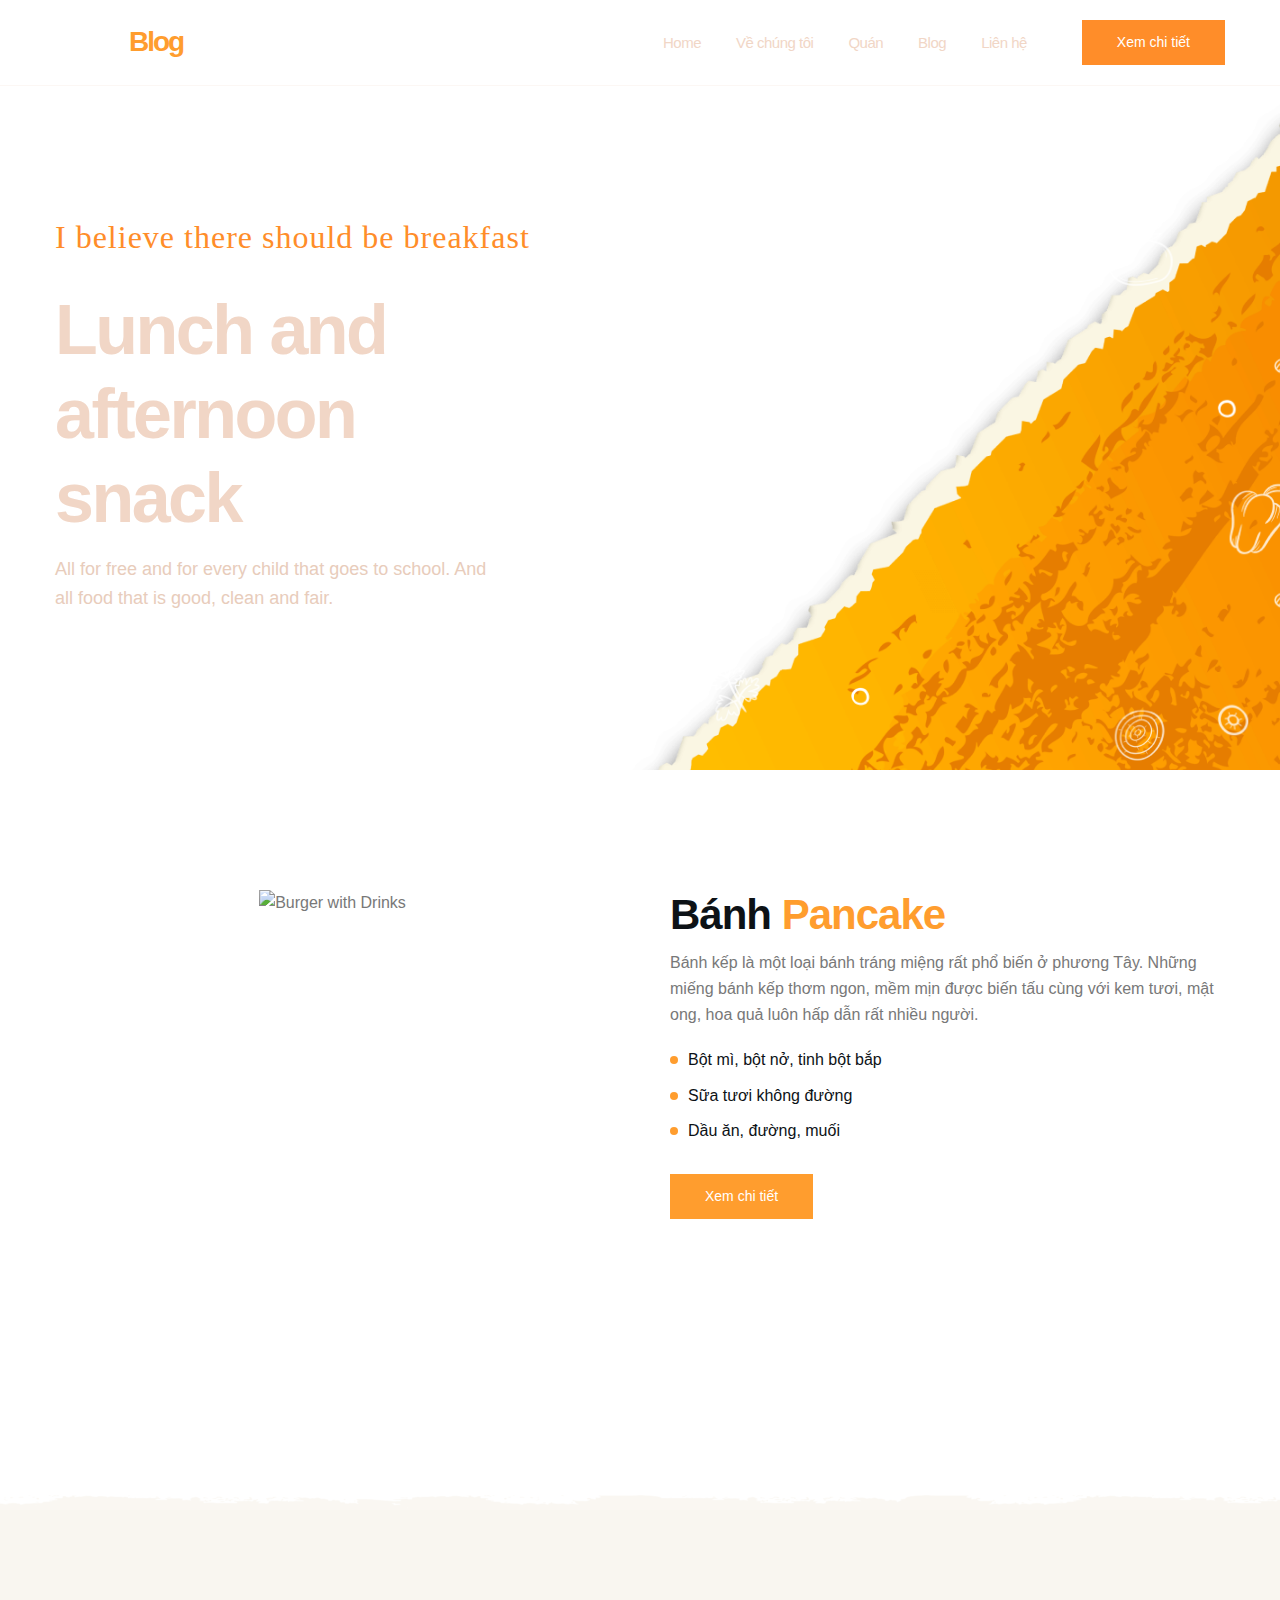
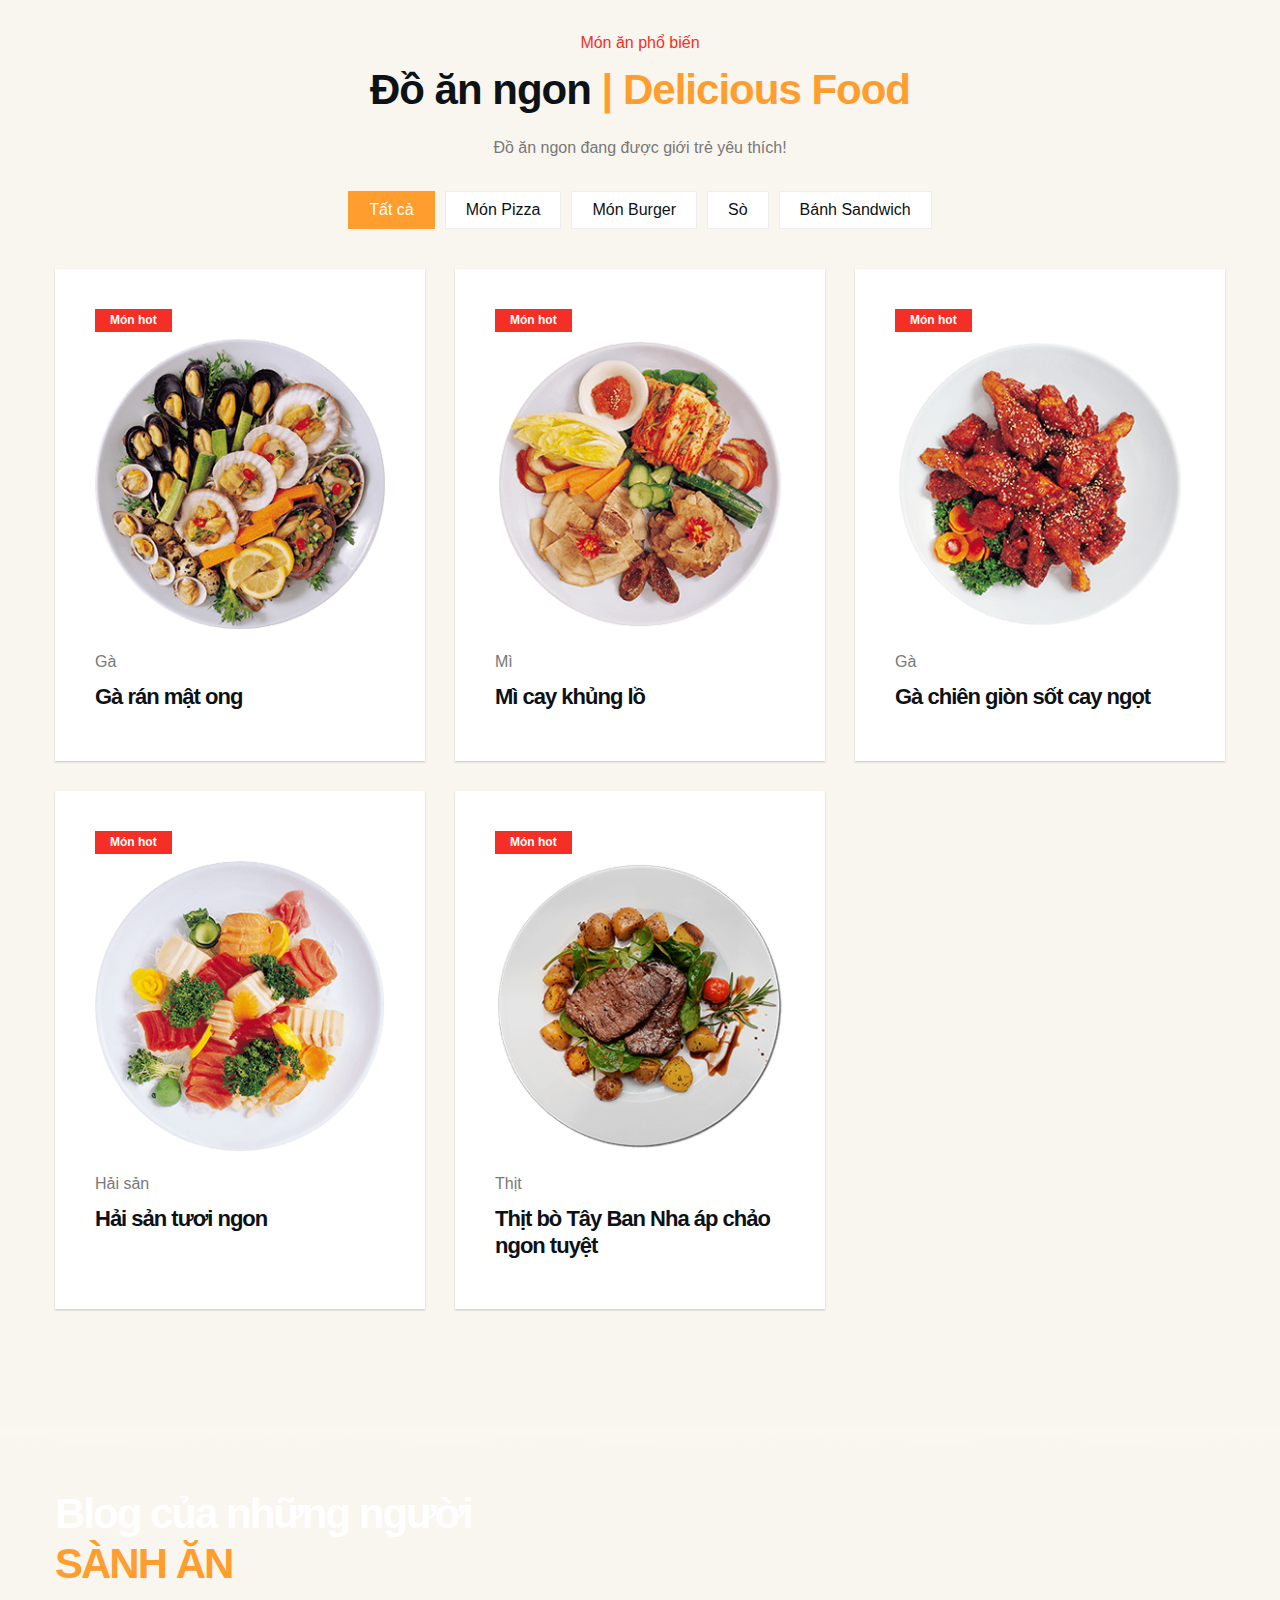
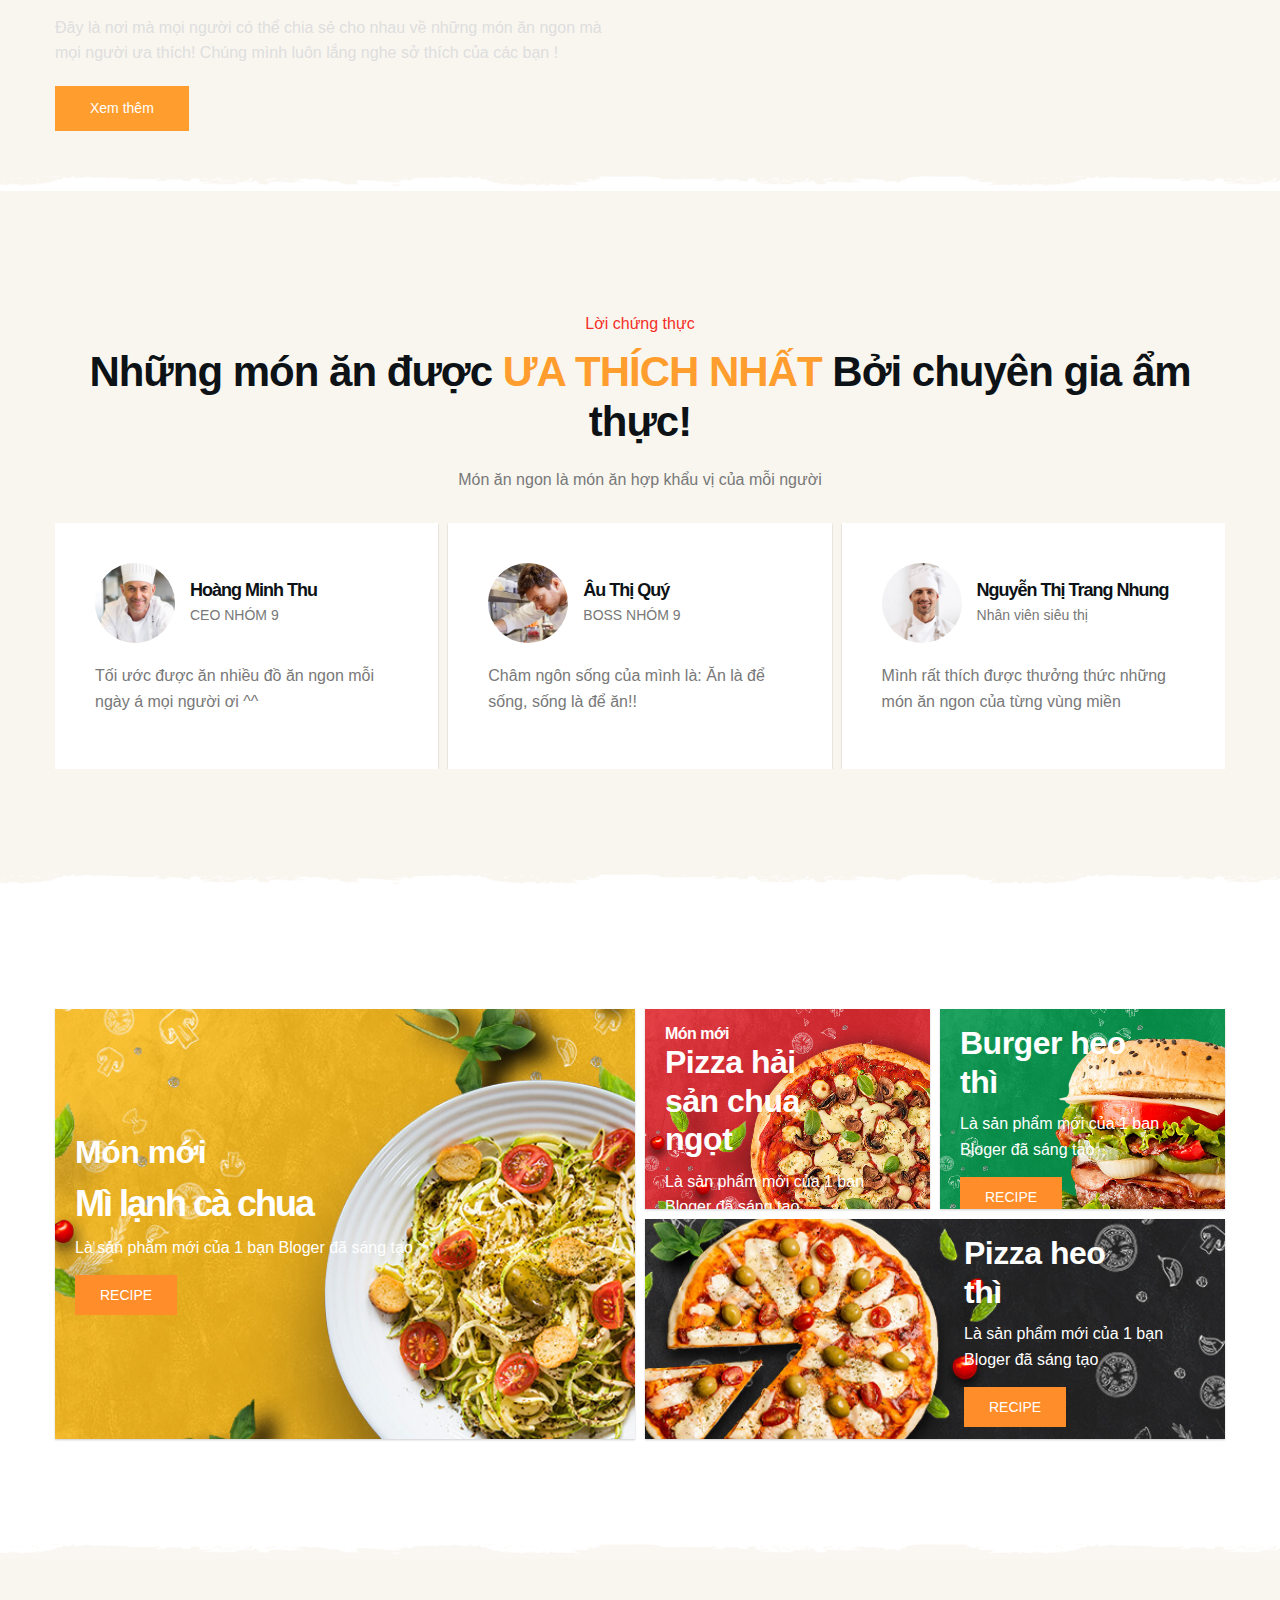
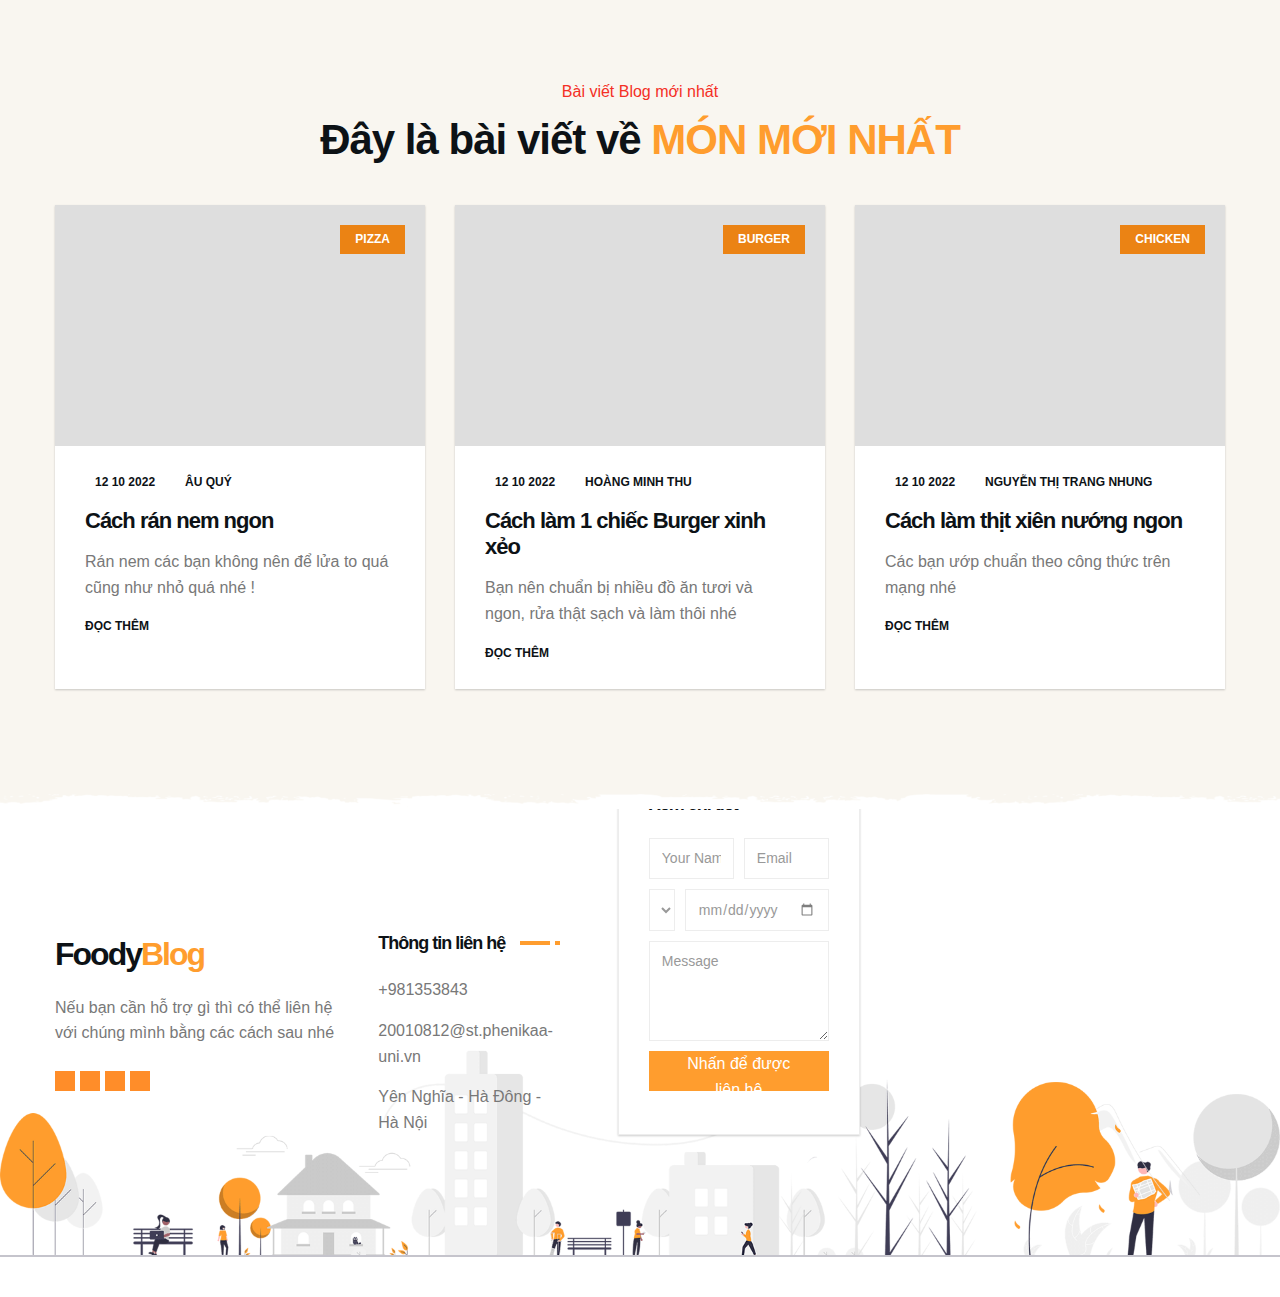
==== commit 2721b709: "Update index.html" ====
--- a/index.html
+++ b/index.html
@@ -70,7 +70,7 @@
           <ion-icon name="search-outline"></ion-icon>
         </button>
 
-        <button class="btn btn-hover">Đặt chỗ</button>
+        <button class="btn btn-hover">Xem chi tiết</button>
 
         <button class="nav-toggle-btn" aria-label="Toggle Menu" data-menu-toggle-btn>
           <span class="line top"></span>
@@ -127,8 +127,6 @@
 
             <p class="hero-text">All for free and for every child that goes to school. And all food that is good, clean and fair.</p>
 
-            <button class="btn">Đặt bàn</button>
-
           </div>
 
           <figure class="hero-banner">
@@ -142,183 +140,6 @@
         </div>
       </section>
 
-
-
-
-
-      <!-- 
-        - #PROMO
-      -->
-
-      <section class="section section-divider white promo">
-        <div class="container">
-
-          <ul class="promo-list has-scrollbar">
-
-            <li class="promo-item">
-              <div class="promo-card">
-
-                <div class="card-icon">
-                  <svg xmlns="http://www.w3.org/2000/svg" width="60" height="60" fill="none"
-                    xmlns:v="https://vecta.io/nano">
-                    <g clip-path="url(#A)" fill="#ff9d2d">
-                      <path
-                        d="M43.033.002L42.563 0c-7.896 0-15.555 1.546-22.767 4.597-6.965 2.946-13.22 7.163-18.592 12.535l-.043.044c-1.548 1.551-1.546 4.075.004 5.625l2.256 2.257c.754.754 1.76 1.17 2.832 1.17h.001a3.98 3.98 0 0 0 2.834-1.171l.04-.04a1.7 1.7 0 0 1 1.21-.499h.021a1.73 1.73 0 0 1 1.238.537l4.596 4.807c.466.488 1.095.761 1.768.768h.028c.663 0 1.285-.258 1.756-.729.975-.975.993-2.58.04-3.577l-3.308-3.46c-.295-.309-.311-.797-.035-1.087a.76.76 0 0 1 .554-.239h.001a.76.76 0 0 1 .553.236l1.041 1.09c.95.994 2.49 1.079 3.507.195a2.5 2.5 0 0 0 .865-1.787 2.53 2.53 0 0 0-.696-1.858l-.755-.79a1.72 1.72 0 0 1-.454-1.511c.099-.549.444-1.003.944-1.245a46.86 46.86 0 0 1 20.561-4.69l.419.002c1.07.011 2.07-.399 2.827-1.149a3.96 3.96 0 0 0 1.179-2.828V3.984A4 4 0 0 0 43.033.002h0zm2.2 7.199a2.21 2.21 0 0 1-.659 1.581 2.18 2.18 0 0 1-1.575.641l-.435-.002a48.6 48.6 0 0 0-21.325 4.865A3.44 3.44 0 0 0 19.33 16.8a3.46 3.46 0 0 0 .912 3.037l.756.79a.76.76 0 0 1-.052 1.106c-.303.263-.789.226-1.085-.083l-1.041-1.089a2.53 2.53 0 0 0-1.822-.779 2.5 2.5 0 0 0-1.827.784c-.929.976-.912 2.518.037 3.512l3.308 3.46a.82.82 0 0 1-.012 1.121.74.74 0 0 1-.523.215c-.197-.002-.381-.083-.519-.226l-4.596-4.808a3.47 3.47 0 0 0-2.487-1.08h-.042a3.44 3.44 0 0 0-2.449 1.011l-.014.014-.009.009-.022.022c-.423.423-.988.656-1.591.656s-1.168-.232-1.591-.655L2.404 21.56a2.23 2.23 0 0 1 0-3.145l.042-.042A56.54 56.54 0 0 1 20.48 6.214c6.994-2.958 14.423-4.458 22.083-4.458l.454.002h0a2.24 2.24 0 0 1 2.215 2.226v3.218zm-.908 6.202a.88.88 0 0 0-.878.878v43.292c0 .412-.314.574-.411.614s-.433.147-.724-.144L11.436 27.166a.88.88 0 0 0-1.242 0 .88.88 0 0 0 0 1.242l30.877 30.877c.469.469 1.073.715 1.696.715.314 0 .633-.063.942-.19a2.38 2.38 0 0 0 1.494-2.237V14.281a.88.88 0 0 0-.878-.878h0zm-6.657-1.125c-2.112 0-3.83 1.718-3.83 3.83s1.718 3.83 3.83 3.83 3.83-1.718 3.83-3.83-1.718-3.83-3.83-3.83zm0 5.903c-1.143 0-2.074-.93-2.074-2.074s.93-2.073 2.074-2.073 2.073.93 2.073 2.073-.93 2.074-2.073 2.074zM22.575 34.938a3.55 3.55 0 0 0 3.547 3.547 3.55 3.55 0 0 0 3.547-3.547 3.55 3.55 0 0 0-3.547-3.547 3.55 3.55 0 0 0-3.547 3.547h0zm3.547-1.791c.987 0 1.791.803 1.791 1.791s-.803 1.791-1.791 1.791-1.791-.803-1.791-1.791.804-1.791 1.791-1.791zm12.81-2.283a3.68 3.68 0 0 0-3.672 3.672 3.68 3.68 0 0 0 3.672 3.672 3.68 3.68 0 0 0 3.672-3.672 3.68 3.68 0 0 0-3.672-3.672zm0 5.588a1.92 1.92 0 0 1-1.916-1.915 1.92 1.92 0 0 1 1.916-1.916 1.92 1.92 0 0 1 1.915 1.916 1.92 1.92 0 0 1-1.915 1.915zm2.97 8.702a3.92 3.92 0 0 0-3.913-3.912h-.645a3.92 3.92 0 0 0-3.913 3.912 1.7 1.7 0 0 0 1.697 1.697h.23l-.037.687a1.57 1.57 0 0 0 .427 1.16c.294.31.709.488 1.136.488h1.562a1.57 1.57 0 0 0 1.136-.488c.294-.31.45-.733.428-1.16l-.037-.687h.23a1.7 1.7 0 0 0 1.697-1.697h0zm-2.515-.059a1.2 1.2 0 0 0-.87.374c-.225.238-.345.562-.327.889l.057 1.073h-1.16l.057-1.073a1.2 1.2 0 0 0-1.198-1.263h-.758a2.16 2.16 0 0 1 2.156-2.097h.645a2.16 2.16 0 0 1 2.155 2.097h-.758zm-9.689-26.32a4.46 4.46 0 0 0-4.454 4.455v.76a4.46 4.46 0 0 0 4.454 4.455c1.017 0 1.844-.827 1.844-1.843v-.437l.975.052a1.69 1.69 0 0 0 1.251-.46c.335-.318.526-.764.526-1.225v-1.841c0-.461-.192-.908-.526-1.225s-.792-.485-1.251-.46l-.975.052v-.437c0-1.017-.827-1.844-1.844-1.844zm2.84 3.986v1.697l-1.43-.076c-.344-.017-.682.107-.931.343s-.392.569-.392.912v.963c0 .049-.039.087-.087.087A2.7 2.7 0 0 1 27 23.99v-.761a2.7 2.7 0 0 1 2.698-2.698c.048 0 .087.039.087.087v.964c0 .343.143.676.392.912a1.26 1.26 0 0 0 .931.343l1.43-.076z" />
-                    </g>
-                    <defs>
-                      <clipPath id="A">
-                        <path fill="#fff" d="M0 0h60v60H0z" />
-                      </clipPath>
-                    </defs>
-                  </svg>
-                </div>
-
-                <h3 class="h3 card-title">Maxican Pizza</h3>
-
-                <p class="card-text">
-                  Food is any substance consumed to provide nutritional support for an organism.
-                </p>
-
-                <img src="./assets/images/promo-1.png" width="300" height="300" loading="lazy" alt="Maxican Pizza"
-                  class="w-100 card-banner">
-
-              </div>
-            </li>
-
-            <li class="promo-item">
-              <div class="promo-card">
-
-                <div class="card-icon">
-                  <svg xmlns="http://www.w3.org/2000/svg" width="60" height="60" fill="none"
-                    xmlns:v="https://vecta.io/nano">
-                    <g clip-path="url(#A)" fill="#ff9d2d">
-                      <path
-                        d="M14.837 40.062c0 3.106 2.528 5.634 5.634 5.634s5.634-2.528 5.634-5.634a5.64 5.64 0 0 0-5.634-5.634c-3.106 0-5.634 2.527-5.634 5.634zm5.634-3.876a3.88 3.88 0 0 1 3.876 3.876 3.88 3.88 0 0 1-3.876 3.876 3.88 3.88 0 0 1-3.876-3.876 3.88 3.88 0 0 1 3.876-3.876zm4.22-20.523l-.2-9.292a1.6 1.6 0 0 0 1.089-1.514V1.599A1.6 1.6 0 0 0 23.981 0H16.96a1.6 1.6 0 0 0-1.599 1.599v3.259a1.6 1.6 0 0 0 1.09 1.514l-.201 9.292a10.3 10.3 0 0 1-2.194 6.117c-1.659 2.107-2.573 4.744-2.573 7.426v27.741A3.06 3.06 0 0 0 14.538 60h11.866a3.06 3.06 0 0 0 3.053-3.053v-27.74a12.06 12.06 0 0 0-2.573-7.426 10.3 10.3 0 0 1-2.194-6.117zM17.119 1.758h6.703v2.941h-6.703V1.758zm5.695 8.398h-4.687l.08-3.7h4.527l.08 3.7zM27.7 56.947a1.3 1.3 0 0 1-1.296 1.295H14.538c-.715 0-1.295-.581-1.295-1.295v-7.978H27.7v7.978zm0-25.703h-8.55a.88.88 0 0 0-.879.878.88.88 0 0 0 .879.879h8.55v14.21H13.242v-14.21h1.819a.88.88 0 0 0 .878-.879.88.88 0 0 0-.878-.878h-1.819v-2.037a10.29 10.29 0 0 1 2.196-6.338c1.602-2.034 2.514-4.579 2.57-7.167l.082-3.787h4.762l.081 3.787a12.08 12.08 0 0 0 2.57 7.167 10.29 10.29 0 0 1 2.196 6.338v2.037zm20.876-12.638c0-1.069-.567-2.026-1.438-2.519-.186-1.394-1.338-2.471-2.727-2.471a2.66 2.66 0 0 0-1.289.334 2.61 2.61 0 0 0-.274-.089c-.193-1.385-1.341-2.453-2.724-2.453-.896 0-1.721.456-2.23 1.188l-.226-.01c-1.262 0-2.34.894-2.658 2.119a2.8 2.8 0 0 0-1.113 1.131c-1.179.329-2.037 1.45-2.037 2.78.001.218.047.432.132.631l-.003.052v1.757a64.33 64.33 0 0 0 1.632 14.388l.141.613c1.294 5.63 1.871 9.946 1.871 13.995v4.586a.54.54 0 0 1-.038.201c-.004.008-.01.016-.013.024a.54.54 0 0 1-.196.23l-1.491.966c-.515.334-.822.899-.822 1.512v.625a1.71 1.71 0 0 0 .007.15c.002.026.005.051.008.077.001.007.001.014.002.022.002.015.005.028.008.043l.016.092a1.66 1.66 0 0 0 .034.133c.014.045.028.083.043.122.006.016.011.032.018.048a1.57 1.57 0 0 0 .055.119c.006.012.012.025.018.038a1.67 1.67 0 0 0 .07.119c.006.01.012.021.018.03.025.038.052.073.079.109.009.01.016.022.025.032.025.031.051.059.078.088.013.015.026.029.039.043a1.42 1.42 0 0 0 .07.065c.024.021.04.038.06.055s.037.028.055.042a1.37 1.37 0 0 0 .086.064c.015.01.031.019.046.028.03.019.059.039.091.056a2.17 2.17 0 0 0 .105.054c.023.011.045.022.066.031a1.83 1.83 0 0 0 .08.031 1.92 1.92 0 0 0 .088.031 1.73 1.73 0 0 0 .086.023c.029.008.059.016.085.021a1.58 1.58 0 0 0 .103.017 1.43 1.43 0 0 0 .076.011 1.94 1.94 0 0 0 .101.006 1.18 1.18 0 0 0 .08.003L45.561 60c.031-.001.058-.001.087-.003s.059-.003.088-.006a1.07 1.07 0 0 0 .087-.011c.034-.005.068-.01.098-.016h0c.035-.008.058-.013.078-.019.032-.008.065-.016.098-.027.02-.006.039-.013.059-.021a1.38 1.38 0 0 0 .103-.039c.015-.006.031-.013.045-.02s.026-.014.04-.021a2.01 2.01 0 0 0 .105-.054c.023-.013.046-.027.069-.042a1.93 1.93 0 0 0 .081-.054 1.46 1.46 0 0 0 .075-.056 2.01 2.01 0 0 0 .064-.053 1.78 1.78 0 0 0 .076-.069c.018-.017.035-.036.052-.054.024-.026.049-.052.071-.079.016-.019.031-.039.047-.059.021-.028.043-.054.062-.083s.033-.052.049-.079.031-.049.045-.074a1.77 1.77 0 0 0 .144-.342 1.62 1.62 0 0 0 .036-.14c.006-.029.011-.059.016-.089.002-.016.006-.031.008-.047l.003-.022.008-.075a1.68 1.68 0 0 0 .008-.15v-.624c0-.613-.307-1.178-.821-1.511l-.553-.358-.94-.609c-.035-.027-.083-.076-.132-.151a1.28 1.28 0 0 1-.047-.084c-.041-.081-.069-.163-.069-.22v-4.585c0-4.048.577-8.364 1.871-13.995l.141-.613a64.33 64.33 0 0 0 1.632-14.388V19.3c0-.018-.002-.035-.003-.052a1.63 1.63 0 0 0 .132-.626v-.016zm-14.012-1.108a.88.88 0 0 0 .792-.617c.108-.352.366-.618.688-.712a.88.88 0 0 0 .63-.79c.035-.58.471-1.033.993-1.033a.9.9 0 0 1 .35.071.88.88 0 0 0 1.174-.527c.145-.425.528-.722.932-.722.549 0 .995.498.995 1.109a1.23 1.23 0 0 1-.021.226.88.88 0 0 0 .968 1.036c.222-.026.438.029.625.159a.88.88 0 0 0 1.095-.073c.178-.163.395-.249.626-.249.549 0 .996.498.996 1.109a1.16 1.16 0 0 1-.005.114.88.88 0 0 0 .65.93c.219.058.408.198.544.386h-12.76c.173-.239.432-.398.728-.414h0zm10.634 39.787l.388.251c.006.004.011.01.015.016l.005.021v.619l-.001.013c-.003.011-.006.016-.009.02l-.052.017H34.892l-.02-.001-.022-.006c-.011-.008-.016-.017-.019-.031l-.001-.63c0-.015.007-.029.02-.037l1.491-.967a2.52 2.52 0 0 0 .135-.095l.023-.018a2.11 2.11 0 0 0 .111-.092c.097-.087.176-.168.248-.254h6.737a3.35 3.35 0 0 0 .102.118l.034.037c.026.026.051.052.078.077.013.013.027.025.041.038a1.97 1.97 0 0 0 .081.07l.039.032a1.81 1.81 0 0 0 .114.081l1.113.722zm1.491-36.227l-.018 1.463h-7.669a.88.88 0 0 0-.879.879.88.88 0 0 0 .879.879h7.603a62.7 62.7 0 0 1-1.502 10.774l-.141.613c-1.325 5.765-1.915 10.202-1.915 14.388v4.299H37.39v-4.299c0-4.187-.591-8.624-1.915-14.388l-.141-.613a62.6 62.6 0 0 1-1.503-10.774h1.08a.88.88 0 0 0 .879-.879.88.88 0 0 0-.879-.879h-1.146l-.019-1.463v-1.387h12.942v1.387z" />
-                    </g>
-                    <defs>
-                      <clipPath id="A">
-                        <path fill="#fff" d="M0 0h60v60H0z" />
-                      </clipPath>
-                    </defs>
-                  </svg>
-                </div>
-
-                <h3 class="h3 card-title">Soft Drinks</h3>
-
-                <p class="card-text">
-                  Food is any substance consumed to provide nutritional support for an organism.
-                </p>
-
-                <img src="./assets/images/promo-2.png" width="300" height="300" loading="lazy" alt="Soft Drinks"
-                  class="w-100 card-banner">
-
-              </div>
-            </li>
-
-            <li class="promo-item">
-              <div class="promo-card">
-
-                <div class="card-icon">
-                  <svg xmlns="http://www.w3.org/2000/svg" width="60" height="60" fill="none"
-                    xmlns:v="https://vecta.io/nano">
-                    <g clip-path="url(#A)" fill="#ff9d2d">
-                      <path
-                        d="M30.057 32.375c-5.536 0-10.04 4.504-10.04 10.04s4.504 10.04 10.04 10.04 10.04-4.504 10.04-10.04-4.504-10.04-10.04-10.04h0zm0 18.322c-4.567 0-8.282-3.715-8.282-8.282s3.715-8.282 8.282-8.282 8.282 3.715 8.282 8.282-3.715 8.282-8.282 8.282zM51.089 19.66h-.069l2.006-9.708c.148-.715.001-1.451-.402-2.018a2.29 2.29 0 0 0-1.582-.957l-3.385-.448a2.37 2.37 0 0 0-.754.022l.03-.252c.086-.732-.125-1.462-.578-2.002-.425-.506-1.018-.806-1.671-.843l-2.506-.143c.082-.712-.109-1.428-.532-1.975a2.39 2.39 0 0 0-1.633-.929L36.522.015a2.42 2.42 0 0 0-1.806.541 2.77 2.77 0 0 0-.993 1.879l-.318 3.293a2.49 2.49 0 0 0-.285-.351 2.4 2.4 0 0 0-1.728-.736h-3.467a2.37 2.37 0 0 0-1.285.379l-.249-2.586a2.77 2.77 0 0 0-.993-1.879 2.42 2.42 0 0 0-1.806-.541L20.1.407a2.39 2.39 0 0 0-1.633.929c-.423.547-.614 1.263-.532 1.975l-2.506.143c-.652.037-1.246.336-1.671.843-.454.54-.664 1.27-.578 2.002l.03.253a2.37 2.37 0 0 0-.754-.023l-3.385.448a2.29 2.29 0 0 0-1.582.957c-.403.567-.55 1.303-.402 2.018l2.006 9.708h-.069a1.99 1.99 0 0 0-1.965 2.332l6.267 36.353A1.99 1.99 0 0 0 15.292 60h29.53a1.99 1.99 0 0 0 1.965-1.655l6.267-36.353a1.99 1.99 0 0 0-1.965-2.332h0zM46.648 8.735c.167-.311.481-.504.78-.463l3.385.448c.196.026.314.141.379.233.121.171.163.406.114.644l-2.08 10.063h-1.285l.855-6.758a2.44 2.44 0 0 0-.535-1.872 2.28 2.28 0 0 0-1.652-.821l-.136-.007.173-1.467zm-1.199 3.175l1.072.055c.2.011.325.111.394.194.115.137.164.323.139.523l-.884 6.979h-4.106l.475-2.775a2.35 2.35 0 0 0-.32-1.641l.209-2.71a.83.83 0 0 1 .366-.627c.12-.079.261-.122.407-.114l2.248.115h.001zm-4.364-6.898h.035 0l3.465.197a.59.59 0 0 1 .425.218c.143.171.208.414.178.667l-.27 2.295-.203 1.723-1.426-.073c-1.337-.069-2.509.99-2.615 2.36l-.134 1.741-.822-.129.564-8.13c.033-.482.399-.872.803-.869h0zm-.28 11.577l-.541 3.161a1.99 1.99 0 0 0-1.268 1.197 9.56 9.56 0 0 1-3.458 4.419l-.516.335 1.413-9.801c.023-.163.109-.307.242-.405s.295-.138.458-.112l1.499.236 1.663.262a.61.61 0 0 1 .402.248c.096.134.134.297.106.46h0zm-7.294 6.349l1.962-20.334c.027-.275.154-.523.351-.683.106-.086.281-.184.503-.159l3.493.391a.64.64 0 0 1 .437.257c.15.194.213.46.174.73l-.031.211-.043.015-.055.019-.163.062-.041.018a2.48 2.48 0 0 0-.301.159l-.026.016-.176.123-.105.083-.019.016-.146.135-.035.036-.071.076-.074.087-.066.083-.048.065-.06.087-.064.103-.037.065-.063.12-.027.059-.055.126-.021.052-.056.162-.012.041-.041.152-.008.033-.034.181-.006.042-.021.192-.553 7.977-.566-.089a2.35 2.35 0 0 0-2.714 2.002l-1.209 8.388.025-1.099zM27.458 6.605c.091-.094.247-.206.469-.206h3.467c.221 0 .378.113.47.207a.91.91 0 0 1 .246.656l-.346 15.202-.343-6.567a2.67 2.67 0 0 0-.807-1.788c-.502-.485-1.151-.733-1.829-.697l-1.411.075-.03-1.154-.13-5.074c-.006-.251.082-.489.243-.654zm1.42 8.562c.248-.011.429.123.514.206.164.158.261.377.273.616l.579 11.097-.188.003a9.52 9.52 0 0 1-4.229-.982L24.83 16.2c-.024-.239.043-.47.183-.634.08-.093.22-.207.432-.218l3.433-.181zM19.859 2.41a.64.64 0 0 1 .438-.257l3.492-.391c.223-.025.396.073.503.159a1 1 0 0 1 .35.683l.946 9.805.03 1.171-.265.014c-.651.035-1.245.329-1.674.829a2.61 2.61 0 0 0-.598 1.954l.483 4.796-1.09-2.613-.888-12.8-.021-.191-.006-.042-.034-.181-.007-.031-.041-.157-.011-.037-.058-.166-.017-.044-.061-.141-.012-.027-.078-.149-.027-.048-.087-.139-.026-.037-.078-.107-.033-.043-.103-.121-.037-.039-.095-.095-.029-.029-.123-.107-.039-.031-.134-.1-.017-.011-.136-.086-.029-.017-.156-.083-.018-.009-.168-.073-.182-.062-.037-.216c-.039-.27.024-.536.174-.73zm-4.754 3.017a.59.59 0 0 1 .425-.217l3.467-.198h.002c.425-.012.801.379.834.869l.528 7.616-.436-1.046a2.67 2.67 0 0 0-1.362-1.412 2.59 2.59 0 0 0-.231-.091l-.24-.069c-.007-.001-.015-.004-.022-.005a2.42 2.42 0 0 0-.223-.039l-.028-.004-.22-.016c-.011 0-.021-.001-.031-.001s-.025-.001-.037-.001l-.116.005-.099.005-.148.02-.093.014-.16.039-.076.019-.232.083-1.052.44-.159-1.349-.47-3.995c-.029-.253.036-.496.179-.667zm-.991 8.519l.52-.218.523-.218h.001l2.128-.89a.7.7 0 0 1 .553.02.92.92 0 0 1 .465.488l4.377 10.488a9.55 9.55 0 0 1-1.561-2.67c-.3-.781-1.031-1.286-1.864-1.286h-3.199l-2.236-4.705c-.103-.217-.118-.457-.041-.659a.65.65 0 0 1 .073-.14c.055-.08.138-.159.26-.211zM8.81 9.596c-.049-.239-.008-.473.113-.644.065-.092.184-.206.38-.232l3.385-.448c.297-.039.612.152.78.463l.186 1.578.215 1.83-.433.181a2.35 2.35 0 0 0-1.297 1.344c-.248.649-.214 1.393.095 2.041l1.877 3.951h-3.222L8.81 9.596zm42.512 12.098l-2.776 16.102h-5.748a.88.88 0 0 0-.879.879.88.88 0 0 0 .879.879h5.445l-.914 5.302h-4.415a.88.88 0 0 0-.879.879.88.88 0 0 0 .879.879h4.112l-1.971 11.433c-.02.113-.118.196-.233.196h-29.53c-.115 0-.213-.082-.233-.196l-1.971-11.433H17.2a.88.88 0 0 0 .879-.879.88.88 0 0 0-.879-.879h-4.415l-.914-5.302h5.472a.88.88 0 0 0 .879-.879.88.88 0 0 0-.879-.879h-5.775L8.793 21.694c-.016-.09.02-.154.052-.192a.23.23 0 0 1 .181-.084h10.23a.24.24 0 0 1 .223.158 11.31 11.31 0 0 0 4.091 5.229c1.908 1.336 4.152 2.042 6.488 2.042l.364-.007.173-.007.152-.009a11.41 11.41 0 0 0 1.582-.206 11.25 11.25 0 0 0 4.218-1.813 11.31 11.31 0 0 0 4.091-5.229.24.24 0 0 1 .222-.158h10.23a.23.23 0 0 1 .232.277h0z" />
-                    </g>
-                    <defs>
-                      <clipPath id="A">
-                        <path fill="#fff" d="M0 0h60v60H0z" />
-                      </clipPath>
-                    </defs>
-                  </svg>
-                </div>
-
-                <h3 class="h3 card-title">French Fry</h3>
-
-                <p class="card-text">
-                  Food is any substance consumed to provide nutritional support for an organism.
-                </p>
-
-                <img src="./assets/images/promo-3.png" width="300" height="300" loading="lazy" alt="French Fry"
-                  class="w-100 card-banner">
-
-              </div>
-            </li>
-
-            <li class="promo-item">
-              <div class="promo-card">
-
-                <div class="card-icon">
-                  <svg xmlns="http://www.w3.org/2000/svg" width="60" height="60" fill="none"
-                    xmlns:v="https://vecta.io/nano">
-                    <g clip-path="url(#A)">
-                      <path
-                        d="M56.993 41.631v-2.214c0-.133-.01-.265-.023-.396.218-.131.421-.276.605-.435.815-.705 1.245-1.636 1.245-2.691 0-.903-.333-1.764-.907-2.429.451-.536.707-1.218.694-1.928a2.97 2.97 0 0 0-1.991-2.734 3.74 3.74 0 0 0 .368-1.622v-.645A3.25 3.25 0 0 0 60 23.301c0-.248-.052-6.13-4.59-11.715-2.306-2.839-5.359-5.087-9.075-6.682C41.841 2.974 36.345 1.994 30 1.992c-7.992.003-14.592 1.548-19.616 4.592a.88.88 0 1 0 .912 1.506C16.041 5.215 22.334 3.755 30 3.753c6.105.002 11.367.933 15.641 2.769 3.451 1.482 6.278 3.559 8.403 6.174 4.148 5.106 4.196 10.383 4.196 10.605 0 .819-.666 1.484-1.484 1.484H3.245c-.818 0-1.484-.666-1.484-1.484 0-.221.029-2.241 1.035-5.017 1.101-3.038 2.892-5.68 5.323-7.852a.88.88 0 1 0-1.173-1.313C.079 15.255 0 22.975 0 23.301a3.25 3.25 0 0 0 3.017 3.236v.645c0 .585.135 1.14.374 1.635a3.06 3.06 0 0 0-1.153.735 2.9 2.9 0 0 0-.845 2.099c.012.679.255 1.314.67 1.817-.574.665-.906 1.526-.906 2.428-.001 1.056.429 1.986 1.245 2.691.195.169.412.321.646.458a3.74 3.74 0 0 0-.021.373v2.212A3.25 3.25 0 0 0 0 44.866a13.19 13.19 0 0 0 13.172 13.172h33.656A13.19 13.19 0 0 0 60 44.866a3.25 3.25 0 0 0-3.007-3.235h0zm-.57-4.376c-.809.7-2.293.991-3.873.76-1.118-.164-1.707-.475-2.33-.805l-.439-.227 2-2.035c.249-.254.597-.4.953-.4h2.864a2.96 2.96 0 0 0 .805-.111 1.96 1.96 0 0 1 .656 1.46c0 .536-.214.993-.636 1.358h0zM4.778 26.546h50.445v.636c0 .683-.344 1.288-.867 1.65-.015.011-.03.02-.045.03a1.97 1.97 0 0 1-.115.07l-.04.023a2.09 2.09 0 0 1-.153.074 1.95 1.95 0 0 1-.187.069c-.007.002-.014.004-.021.006-.051.016-.103.029-.155.04l-.049.01c-.045.008-.091.016-.137.021l-.052.006c-.062.006-.124.01-.187.01H6.785a2.01 2.01 0 0 1-2.008-2.008v-.636zm-1.283 4.239a1.28 1.28 0 0 1 .906-.384h.428a3.75 3.75 0 0 0 1.957.549h46.428a3.89 3.89 0 0 0 .233-.008c.025-.001.049-.004.073-.006a3.78 3.78 0 0 0 .162-.017l.079-.01c.069-.01.137-.021.204-.035.028-.006.056-.013.085-.019l.138-.034c.035-.009.07-.019.104-.029s.074-.023.11-.035l.105-.035c.06-.022.12-.046.178-.071.035-.015.07-.032.105-.048s.065-.031.098-.047l.102-.053c.038-.021.077-.043.114-.065.023-.013.046-.025.069-.039h.48a1.2 1.2 0 0 1 1.193 1.17c.009.45-.266.877-.699 1.087h0c-.176.086-.361.13-.548.13h-2.864c-.825 0-1.631.337-2.209.927l-3.568 3.632c-.85.866-2.199.983-3.184.317l-.064-.044a2.4 2.4 0 0 1-.162-.125l-4.623-3.961a3.1 3.1 0 0 0-2.015-.745H4.347a1.18 1.18 0 0 1-.523-.123h0a1.19 1.19 0 0 1-.669-1.047c-.006-.307.115-.602.341-.833h0zm-.577 5.112a1.96 1.96 0 0 1 .65-1.453 2.93 2.93 0 0 0 .779.105H36.91a1.34 1.34 0 0 1 .87.321l3.655 3.132a6.22 6.22 0 0 1-.229.004c-1.159 0-1.685-.315-2.352-.715-.755-.452-1.611-.965-3.257-.965s-2.501.513-3.257.965c-.666.399-1.193.715-2.352.715s-1.686-.315-2.352-.715c-.755-.452-1.611-.965-3.257-.965s-2.502.513-3.257.965c-.667.399-1.193.715-2.352.715s-1.686-.315-2.352-.715c-.755-.452-1.611-.965-3.257-.965-1.739 0-2.587.45-3.407.884-.623.33-1.211.641-2.329.805-1.58.231-3.063-.06-3.872-.759a1.73 1.73 0 0 1-.635-1.359h0zm43.91 20.382H13.172c-6.292 0-11.412-5.12-11.412-11.412 0-.818.666-1.484 1.484-1.484h39.461a.88.88 0 1 0 0-1.761H4.788v-1.928c.5.104 1.033.159 1.587.159.426 0 .863-.032 1.306-.097 1.419-.208 2.205-.624 2.898-.991.716-.38 1.282-.679 2.583-.679 1.159 0 1.686.315 2.352.715.755.452 1.611.965 3.257.965s2.501-.513 3.256-.965c.667-.399 1.193-.715 2.352-.715s1.686.315 2.352.715c.755.452 1.611.965 3.257.965s2.501-.513 3.256-.965c.666-.399 1.193-.715 2.352-.715s1.686.315 2.352.715c.755.452 1.611.965 3.257.965.784 0 1.441-.114 2.073-.358.596.295 1.244.442 1.893.442 1.108 0 2.214-.428 3.042-1.27l.246-.25c.331.117.62.268.938.437.694.367 1.479.783 2.898.991.443.065.881.097 1.306.097.569 0 1.117-.058 1.63-.169v1.937h-8.431a.88.88 0 1 0 0 1.761h9.954c.819 0 1.484.666 1.484 1.484a11.43 11.43 0 0 1-11.412 11.412h0z"
-                        fill="#ff9d2d" />
-                    </g>
-                    <defs>
-                      <clipPath id="A">
-                        <path fill="#fff" d="M0 0h60v60H0z" />
-                      </clipPath>
-                    </defs>
-                  </svg>
-                </div>
-
-                <h3 class="h3 card-title">Burger Kingo</h3>
-
-                <p class="card-text">
-                  Food is any substance consumed to provide nutritional support for an organism.
-                </p>
-
-                <img src="./assets/images/promo-4.png" width="300" height="300" loading="lazy" alt="Burger Kingo"
-                  class="w-100 card-banner">
-
-              </div>
-            </li>
-
-            <li class="promo-item">
-              <div class="promo-card">
-
-                <div class="card-icon">
-                  <svg xmlns="http://www.w3.org/2000/svg" width="60" height="60" fill="none"
-                    xmlns:v="https://vecta.io/nano">
-                    <g clip-path="url(#A)">
-                      <path
-                        d="M57.492 40.5h-9.248l1.652-.602c3.539-1.415 5.333-3.077 5.333-4.942 0-2.867-2.322-3.83-4.371-4.679-.878-.364-1.785-.741-2.529-1.252a.88.88 0 0 0-1.222.226.88.88 0 0 0 .226 1.222c.895.616 1.89 1.029 2.851 1.427 2.099.87 3.287 1.441 3.287 3.055 0 1.029-1.541 2.236-4.228 3.31-3.219 1.287-6.956 1.984-8.485 2.234H37.88c1.972-1.538 3.369-3.644 4.263-6.432 1.088-3.393 2.64-5.885 5.033-8.08.664-.609.959-1.469.856-2.286l5.013-3.729c.136-.101.324-.105.467-.009 1.086.729 2.203.929 3.23.577.81-.277 1.444-.858 1.787-1.635.356-.807.352-1.749-.011-2.585-.476-1.096-1.488-1.842-2.643-1.976.218-1.142-.191-2.332-1.094-3.114-.689-.597-1.587-.883-2.463-.785a2.99 2.99 0 0 0-2.095 1.216c-.643.874-.787 1.999-.417 3.254.049.165-.011.343-.147.442l-5.06 3.667c-.748-.343-1.657-.319-2.437.132-2.811 1.625-5.653 2.359-9.216 2.382-3.06.019-5.576.783-7.691 2.337-2.361 1.733-3.944 4.235-4.456 7.043-.516 2.828.112 5.627 1.767 7.882.462.629.995 1.197 1.585 1.698H13.017C6.254 39.138 2.966 35.766 2.966 30.192c0-4.24 1.895-8.611 5.199-11.992 3.571-3.654 8.341-5.667 13.43-5.667 5.83 0 11.891 2.127 16.629 5.835a.88.88 0 0 0 1.234-.151.88.88 0 0 0-.15-1.234c-5.041-3.945-11.497-6.209-17.712-6.209-5.566 0-10.782 2.201-14.687 6.196-3.622 3.706-5.7 8.525-5.7 13.22 0 4.76 2.103 8.21 6.259 10.308H2.509A2.51 2.51 0 0 0 0 43.009c0 1.383 1.125 2.509 2.509 2.509h3.187a.12.12 0 0 1 .112.075l.558 1.366a4.26 4.26 0 0 0 3.957 2.658h39.354a4.26 4.26 0 0 0 3.957-2.658l.558-1.365c.019-.046.063-.076.112-.076h3.187c1.383 0 2.508-1.126 2.508-2.509a2.51 2.51 0 0 0-2.508-2.509h0zm-6.801-23.718a2.17 2.17 0 0 0 .799-2.363c-.146-.493-.239-1.19.147-1.714a1.23 1.23 0 0 1 .874-.51c.391-.043.798.09 1.117.367a1.52 1.52 0 0 1 .475 1.623c-.138.44-.056.925.221 1.299s.711.598 1.172.598h0a1.52 1.52 0 0 1 1.407.94c.168.387.174.816.015 1.176-.101.228-.313.531-.749.681-.615.211-1.253-.087-1.68-.373a2.17 2.17 0 0 0-2.495.056l-4.752 3.535-1.35-1.839 4.798-3.476zm-26.71 20.98c-1.367-1.862-1.884-4.179-1.455-6.526.432-2.365 1.77-4.476 3.767-5.942 1.806-1.327 3.986-1.979 6.662-1.996 3.886-.025 6.996-.832 10.085-2.618.34-.196.742-.167.998.054a.73.73 0 0 1 .108.116l2.01 2.738c.028.038.053.08.074.127.141.316.048.712-.243.979-2.629 2.412-4.331 5.138-5.517 8.838-.818 2.549-2.093 4.433-3.9 5.759-.674.495-1.408.902-2.184 1.21H27.48c-1.403-.583-2.61-1.527-3.499-2.738h0zm33.511 5.998H18.744a.88.88 0 0 0-.879.879.88.88 0 0 0 .879.879h33.581l-.317.776a2.51 2.51 0 0 1-2.33 1.565H10.323a2.51 2.51 0 0 1-2.33-1.565l-.317-.776h6.979a.88.88 0 0 0 .879-.879.88.88 0 0 0-.879-.879H2.509a.75.75 0 1 1 0-1.502h54.983a.75.75 0 1 1 0 1.502h0z"
-                        fill="#ff9d2d" />
-                    </g>
-                    <defs>
-                      <clipPath id="A">
-                        <path fill="#fff" d="M0 0h60v60H0z" />
-                      </clipPath>
-                    </defs>
-                  </svg>
-                </div>
-
-                <h3 class="h3 card-title">Chicken Masala</h3>
-
-                <p class="card-text">
-                  Food is any substance consumed to provide nutritional support for an organism.
-                </p>
-
-                <img src="./assets/images/promo-5.png" width="300" height="300" loading="lazy" alt="Chicken Masala"
-                  class="w-100 card-banner">
-
-              </div>
-            </li>
-
-          </ul>
-
-        </div>
-      </section>
-
-
-
-
-
-      <!-- 
-        - #ABOUT
-      -->
 
       <section class="section section-divider gray about" id="about">
         <div class="container">
@@ -371,10 +192,6 @@
         </div>
       </section>
 
-
-
-
-
       <!-- 
         - #FOOD MENU
       -->
@@ -382,36 +199,36 @@
       <section class="section food-menu" id="food-menu">
         <div class="container">
 
-          <p class="section-subtitle">Popular Dishes</p>
+          <p class="section-subtitle">Món ăn phổ biến</p>
 
           <h2 class="h2 section-title">
-            Our Delicious <span class="span">Foods</span>
+            Đồ ăn ngon <span class="span">| Delicious Food</span>
           </h2>
 
           <p class="section-text">
-            Food is any substance consumed to provide nutritional support for an organism.
+            Đồ ăn ngon đang được giới trẻ yêu thích!
           </p>
 
           <ul class="fiter-list">
 
             <li>
-              <button class="filter-btn  active">All</button>
-            </li>
-
-            <li>
-              <button class="filter-btn">Pizza</button>
-            </li>
-
-            <li>
-              <button class="filter-btn">Burger</button>
-            </li>
-
-            <li>
-              <button class="filter-btn">Drinks</button>
-            </li>
-
-            <li>
-              <button class="filter-btn">Sandwich</button>
+              <button class="filter-btn  active">Tất cả</button>
+            </li>
+
+            <li>
+              <button class="filter-btn">Món Pizza</button>
+            </li>
+
+            <li>
+              <button class="filter-btn">Món Burger</button>
+            </li>
+
+            <li>
+              <button class="filter-btn">Sò</button>
+            </li>
+
+            <li>
+              <button class="filter-btn">Bánh Sandwich</button>
             </li>
 
           </ul>
@@ -420,40 +237,30 @@
 
             <li>
               <div class="food-menu-card">
-
-                <div class="card-banner">
-                  <img src="./assets/images/food-menu-1.png" width="300" height="300" loading="lazy"
-                    alt="Fried Chicken Unlimited" class="w-100">
-
-                  <div class="badge">-15%</div>
-
-                  <button class="btn food-menu-btn">Order Now</button>
-                </div>
-
-                <div class="wrapper">
-                  <p class="category">Chicken</p>
-
-                  <div class="rating-wrapper">
-                    <ion-icon name="star"></ion-icon>
-                    <ion-icon name="star"></ion-icon>
-                    <ion-icon name="star"></ion-icon>
-                    <ion-icon name="star"></ion-icon>
-                    <ion-icon name="star"></ion-icon>
-                  </div>
-                </div>
-
-                <h3 class="h3 card-title">Fried Chicken Unlimited</h3>
-
-                <div class="price-wrapper">
-
-                  <p class="price-text">Price:</p>
-
-                  <data class="price">$49.00</data>
-
-                  <del class="del" value="69.00">$69.00</del>
-
-                </div>
-
+                <a href="assets/page/product.html">
+                  <div class="card-banner">
+                    <img src="./assets/images/food-menu-1.png" width="300" height="300" loading="lazy"
+                      alt="Fried Chicken Unlimited" class="w-100">
+
+                    <div class="badge">Món hot</div>
+
+                    <button class="btn food-menu-btn">Xem </button>
+                  </div>
+
+                  <div class="wrapper">
+                    <p class="category">Gà </p>
+
+                    <div class="rating-wrapper">
+                      <ion-icon name="star"></ion-icon>
+                      <ion-icon name="star"></ion-icon>
+                      <ion-icon name="star"></ion-icon>
+                      <ion-icon name="star"></ion-icon>
+                      <ion-icon name="star"></ion-icon>
+                    </div>
+                  </div>
+
+                  <h3 class="h3 card-title">Gà rán mật ong</h3>
+                </a>
               </div>
             </li>
 
@@ -464,13 +271,13 @@
                   <img src="./assets/images/food-menu-2.png" width="300" height="300" loading="lazy"
                     alt="Burger King Whopper" class="w-100">
 
-                  <div class="badge">-10%</div>
-
-                  <button class="btn food-menu-btn">Order Now</button>
+                  <div class="badge">Món hot</div>
+
+                  <button class="btn food-menu-btn">Xem</button>
                 </div>
 
                 <div class="wrapper">
-                  <p class="category">Noddles</p>
+                  <p class="category">Mì</p>
 
                   <div class="rating-wrapper">
                     <ion-icon name="star"></ion-icon>
@@ -481,17 +288,7 @@
                   </div>
                 </div>
 
-                <h3 class="h3 card-title">Burger King Whopper</h3>
-
-                <div class="price-wrapper">
-
-                  <p class="price-text">Price:</p>
-
-                  <data class="price" value="29.00">$29.00</data>
-
-                  <del class="del">$39.00</del>
-
-                </div>
+                <h3 class="h3 card-title">Mì cay khủng lồ</h3>
 
               </div>
             </li>
@@ -503,13 +300,13 @@
                   <img src="./assets/images/food-menu-3.png" width="300" height="300" loading="lazy"
                     alt="White Castle Pizzas" class="w-100">
 
-                  <div class="badge">-25%</div>
-
-                  <button class="btn food-menu-btn">Order Now</button>
+                  <div class="badge">Món hot</div>
+
+                  <button class="btn food-menu-btn">Xem</button>
                 </div>
 
                 <div class="wrapper">
-                  <p class="category">Pizzas</p>
+                  <p class="category">Gà</p>
 
                   <div class="rating-wrapper">
                     <ion-icon name="star"></ion-icon>
@@ -520,17 +317,9 @@
                   </div>
                 </div>
 
-                <h3 class="h3 card-title">White Castle Pizzas</h3>
-
-                <div class="price-wrapper">
-
-                  <p class="price-text">Price:</p>
-
-                  <data class="price" value="49.00">$49.00</data>
-
-                  <del class="del">$69.00</del>
-
-                </div>
+                <h3 class="h3 card-title">Gà chiên giòn sốt cay ngọt</h3>
+
+              
 
               </div>
             </li>
@@ -542,13 +331,13 @@
                   <img src="./assets/images/food-menu-4.png" width="300" height="300" loading="lazy"
                     alt="Bell Burrito Supreme" class="w-100">
 
-                  <div class="badge">-20%</div>
-
-                  <button class="btn food-menu-btn">Order Now</button>
+                  <div class="badge">Món hot</div>
+
+                  <button class="btn food-menu-btn">Xem</button>
                 </div>
 
                 <div class="wrapper">
-                  <p class="category">Burrito</p>
+                  <p class="category">Hải sản</p>
 
                   <div class="rating-wrapper">
                     <ion-icon name="star"></ion-icon>
@@ -559,17 +348,9 @@
                   </div>
                 </div>
 
-                <h3 class="h3 card-title">Bell Burrito Supreme</h3>
-
-                <div class="price-wrapper">
-
-                  <p class="price-text">Price:</p>
-
-                  <data class="price" value="59.00 ">$59.00</data>
-
-                  <del class="del">$69.00</del>
-
-                </div>
+                <h3 class="h3 card-title">Hải sản tươi ngon</h3>
+
+          
 
               </div>
             </li>
@@ -581,13 +362,13 @@
                   <img src="./assets/images/food-menu-5.png" width="300" height="300" loading="lazy"
                     alt="Kung Pao Chicken BBQ" class="w-100">
 
-                  <div class="badge">-5%</div>
-
-                  <button class="btn food-menu-btn">Order Now</button>
+                  <div class="badge">Món hot</div>
+
+                  <button class="btn food-menu-btn">Xem</button>
                 </div>
 
                 <div class="wrapper">
-                  <p class="category">Nuggets</p>
+                  <p class="category">Thịt </p>
 
                   <div class="rating-wrapper">
                     <ion-icon name="star"></ion-icon>
@@ -598,69 +379,18 @@
                   </div>
                 </div>
 
-                <h3 class="h3 card-title">Kung Pao Chicken BBQ</h3>
-
-                <div class="price-wrapper">
-
-                  <p class="price-text">Price:</p>
-
-                  <data class="price" value="49.00">$49.00</data>
-
-                  <del class="del">$69.00</del>
-
-                </div>
-
-              </div>
-            </li>
-
-            <li>
-              <div class="food-menu-card">
-
-                <div class="card-banner">
-                  <img src="./assets/images/food-menu-6.png" width="300" height="300" loading="lazy"
-                    alt="Wendy's Chicken" class="w-100">
-
-                  <div class="badge">-15%</div>
-
-                  <button class="btn food-menu-btn">Order Now</button>
-                </div>
-
-                <div class="wrapper">
-                  <p class="category">Chicken</p>
-
-                  <div class="rating-wrapper">
-                    <ion-icon name="star"></ion-icon>
-                    <ion-icon name="star"></ion-icon>
-                    <ion-icon name="star"></ion-icon>
-                    <ion-icon name="star"></ion-icon>
-                    <ion-icon name="star"></ion-icon>
-                  </div>
-                </div>
-
-                <h3 class="h3 card-title">Wendy's Chicken</h3>
-
-                <div class="price-wrapper">
-
-                  <p class="price-text">Price:</p>
-
-                  <data class="price" value="49.00">$49.00</data>
-
-                  <del class="del">$69.00</del>
-
-                </div>
-
-              </div>
-            </li>
+                <h3 class="h3 card-title">Thịt bò Tây Ban Nha áp chảo ngon tuyệt</h3>
+
+              </div>
+            </li>
+
+            
 
           </ul>
 
 
         </div>
       </section>
-
-
-
-
 
       <!-- 
         - #CTA
@@ -672,70 +402,18 @@
           <div class="cta-content">
 
             <h2 class="h2 section-title">
-              The Foodie Have Excellent Of
-              <span class="span">Quality Burgers!</span>
+              Blog của những người
+              <span class="span">SÀNH ĂN</span>
             </h2>
 
             <p class="section-text">
-              The restaurants in Hangzhou also catered to many northern Chinese who had fled south from Kaifeng during
-              the Jurchen
-              invasion of the 1120s, while it is also known that many restaurants were run by families.
+              Đây là nơi mà mọi người có thể chia sẻ cho nhau về những món ăn ngon mà mọi người ưa thích! Chúng mình luôn lắng nghe sở thích của các bạn !
             </p>
 
-            <button class="btn btn-hover">Order Now</button>
+            <button class="btn btn-hover">Xem thêm</button>
           </div>
-
-          <!-- <figure class="cta-banner">
-            <img src="./assets/images/cta-banner.png" width="700" height="637" loading="lazy" alt="Burger"
-              class="w-100 cta-img">
-
-            <img src="./assets/images/sale-shape.png" width="216" height="226" loading="lazy"
-              alt="get up to 50% off now" class="abs-img scale-up-anim">
-          </figure> -->
-
         </div>
       </section>
-
-
-
-
-
-      <!-- 
-        - #DELIVERY
-      -->
-
-      <section class="section section-divider gray delivery">
-        <div class="container">
-
-          <div class="delivery-content">
-
-            <h2 class="h2 section-title">
-              A Moments Of Delivered On <span class="span">Right Time</span> & Place
-            </h2>
-
-            <p class="section-text">
-              The restaurants in Hangzhou also catered to many northern Chinese who had fled south from Kaifeng during
-              the Jurchen
-              invasion of the 1120s, while it is also known that many restaurants were run by families.
-            </p>
-
-            <button class="btn btn-hover">Order Now</button>
-          </div>
-
-          <figure class="delivery-banner">
-            <img src="./assets/images/delivery-banner-bg.png" width="700" height="602" loading="lazy" alt="clouds"
-              class="w-100">
-
-            <img src="./assets/images/delivery-boy.svg" width="1000" height="880" loading="lazy" alt="delivery boy"
-              class="w-100 delivery-img" data-delivery-boy>
-          </figure>
-
-        </div>
-      </section>
-
-
-
-
 
       <!-- 
         - #TESTIMONIALS
@@ -744,15 +422,14 @@
       <section class="section section-divider white testi">
         <div class="container">
 
-          <p class="section-subtitle">Testimonials</p>
+          <p class="section-subtitle">Lời chứng thực</p>
 
           <h2 class="h2 section-title">
-            Our Customers <span class="span">Reviews</span>
+            Những món ăn được <span class="span">ƯA THÍCH NHẤT</span> Bởi chuyên gia ẩm thực!
           </h2>
 
           <p class="section-text">
-            Food is any substance consumed to provide nutritional
-            support for an organism.
+            Món ăn ngon là món ăn hợp khẩu vị của mỗi người
           </p>
 
           <ul class="testi-list has-scrollbar">
@@ -767,16 +444,15 @@
                   </figure>
 
                   <div>
-                    <h3 class="h4 testi-name">Robert William</h3>
-
-                    <p class="testi-title">CEO Kingfisher</p>
+                    <h3 class="h4 testi-name">Hoàng Minh Thu</h3>
+
+                    <p class="testi-title">CEO NHÓM 9</p>
                   </div>
 
                 </div>
 
                 <blockquote class="testi-text">
-                  "I would be lost without restaurant. I would like to personally thank you for your outstanding
-                  product."
+                  Tối ước được ăn nhiều đồ ăn ngon mỗi ngày á mọi người ơi ^^
                 </blockquote>
 
                 <div class="rating-wrapper">
@@ -800,16 +476,15 @@
                   </figure>
 
                   <div>
-                    <h3 class="h4 testi-name">Thomas Josef</h3>
-
-                    <p class="testi-title">CEO Getforce</p>
+                    <h3 class="h4 testi-name">Âu Thị Quý</h3>
+
+                    <p class="testi-title">BOSS NHÓM 9</p>
                   </div>
 
                 </div>
 
                 <blockquote class="testi-text">
-                  "I would be lost without restaurant. I would like to personally thank you for your outstanding
-                  product."
+                  Châm ngôn sống của mình là: Ăn là để sống, sống là để ăn!!
                 </blockquote>
 
                 <div class="rating-wrapper">
@@ -833,16 +508,15 @@
                   </figure>
 
                   <div>
-                    <h3 class="h4 testi-name">Charles Richard</h3>
-
-                    <p class="testi-title">CEO Angela</p>
+                    <h3 class="h4 testi-name">Nguyễn Thị Trang Nhung</h3>
+
+                    <p class="testi-title">Nhân viên siêu thị</p>
                   </div>
 
                 </div>
 
                 <blockquote class="testi-text">
-                  "I would be lost without restaurant. I would like to personally thank you for your outstanding
-                  product."
+                  Mình rất thích được thưởng thức những món ăn ngon của từng vùng miền
                 </blockquote>
 
                 <div class="rating-wrapper">
@@ -882,13 +556,13 @@
                   alt="Discount For Delicious Tasty Burgers!" class="banner-img">
 
                 <div class="banner-item-content">
-                  <p class="banner-subtitle">50% Off Now!</p>
-
-                  <h3 class="banner-title">Discount For Delicious Tasty Burgers!</h3>
-
-                  <p class="banner-text">Sale off 50% only this week</p>
-
-                  <button class="btn">Order Now</button>
+                  <p class="banner-subtitle">Món mới</p>
+
+                  <h3 class="banner-title">Mì lạnh cà chua</h3>
+
+                  <p class="banner-text">Là sản phẩm mới của 1 bạn Bloger đã sáng tạo</p>
+
+                  <button class="btn">RECIPE</button>
                 </div>
 
               </div>
@@ -901,11 +575,13 @@
                   class="banner-img">
 
                 <div class="banner-item-content">
-                  <h3 class="banner-title">Delicious Pizza</h3>
-
-                  <p class="banner-text">50% off Now</p>
-
-                  <button class="btn">Order Now</button>
+                  <p class="banner-subtitle">Món mới</p>
+
+                  <h3 class="banner-title">Pizza hải sản chua ngọt</h3>
+
+                  <p class="banner-text">Là sản phẩm mới của 1 bạn Bloger đã sáng tạo</p>
+
+                  <button class="btn">RECIPE</button>
                 </div>
 
               </div>
@@ -918,11 +594,11 @@
                   class="banner-img">
 
                 <div class="banner-item-content">
-                  <h3 class="banner-title">American Burgers</h3>
-
-                  <p class="banner-text">50% off Now</p>
-
-                  <button class="btn">Order Now</button>
+                  <h3 class="banner-title">Burger heo thì</h3>
+
+                  <p class="banner-text">Là sản phẩm mới của 1 bạn Bloger đã sáng tạo</p>
+
+                  <button class="btn">RECIPE</button>
                 </div>
 
               </div>
@@ -935,11 +611,11 @@
                   class="banner-img">
 
                 <div class="banner-item-content">
-                  <h3 class="banner-title">Tasty Buzzed Pizza</h3>
-
-                  <p class="banner-text">Sale off 50% only this week</p>
-
-                  <button class="btn">Order Now</button>
+                  <h3 class="banner-title">Pizza heo thì</h3>
+
+                  <p class="banner-text">Là sản phẩm mới của 1 bạn Bloger đã sáng tạo</p>
+
+                  <button class="btn">RECIPE</button>
                 </div>
 
               </div>
@@ -961,14 +637,14 @@
       <section class="section section-divider white blog" id="blog">
         <div class="container">
 
-          <p class="section-subtitle">Latest Blog Posts</p>
+          <p class="section-subtitle">Bài viết Blog mới nhất</p>
 
           <h2 class="h2 section-title">
-            This Is All About <span class="span">Foods</span>
+            Đây là bài viết về <span class="span">MÓN MỚI NHẤT</span>
           </h2>
 
           <p class="section-text">
-            Food is any substance consumed to provide nutritional support for an organism.
+            
           </p>
 
           <ul class="blog-list">
@@ -990,27 +666,27 @@
                     <a href="#" class="card-meta-link">
                       <ion-icon name="calendar-outline"></ion-icon>
 
-                      <time class="meta-info" datetime="2022-01-01">Jan 01 2022</time>
+                      <time class="meta-info" datetime="2022-01-01"> 12 10 2022</time>
                     </a>
 
                     <a href="#" class="card-meta-link">
                       <ion-icon name="person-outline"></ion-icon>
 
-                      <p class="meta-info">Jonathan Smith</p>
+                      <p class="meta-info">ÂU QUÝ</p>
                     </a>
 
                   </div>
 
                   <h3 class="h3">
-                    <a href="#" class="card-title">What Do You Think About Cheese Pizza Recipes?</a>
+                    <a href="#" class="card-title">Cách rán nem ngon </a>
                   </h3>
 
                   <p class="card-text">
-                    Financial experts support or help you to to find out which way you can raise your funds more...
+                    Rán nem các bạn không nên để lửa to quá cũng như nhỏ quá nhé !
                   </p>
 
                   <a href="#" class="btn-link">
-                    <span>Read More</span>
+                    <span>Đọc thêm</span>
 
                     <ion-icon name="arrow-forward" aria-hidden="true"></ion-icon>
                   </a>
@@ -1037,27 +713,27 @@
                     <a href="#" class="card-meta-link">
                       <ion-icon name="calendar-outline"></ion-icon>
 
-                      <time class="meta-info" datetime="2022-01-01">Jan 01 2022</time>
+                      <time class="meta-info" datetime="2022-01-01">12 10 2022</time>
                     </a>
 
                     <a href="#" class="card-meta-link">
                       <ion-icon name="person-outline"></ion-icon>
 
-                      <p class="meta-info">Jonathan Smith</p>
+                      <p class="meta-info">Hoàng Minh Thu</p>
                     </a>
 
                   </div>
 
                   <h3 class="h3">
-                    <a href="#" class="card-title">Making Chicken Strips With New Delicious Ingridents.</a>
+                    <a href="#" class="card-title">Cách làm 1 chiếc Burger xinh xẻo</a>
                   </h3>
 
                   <p class="card-text">
-                    Financial experts support or help you to to find out which way you can raise your funds more...
+                    Bạn nên chuẩn bị nhiều đồ ăn tươi và ngon, rửa thật sạch và làm thôi nhé 
                   </p>
 
                   <a href="#" class="btn-link">
-                    <span>Read More</span>
+                    <span>Đọc thêm</span>
 
                     <ion-icon name="arrow-forward" aria-hidden="true"></ion-icon>
                   </a>
@@ -1084,27 +760,27 @@
                     <a href="#" class="card-meta-link">
                       <ion-icon name="calendar-outline"></ion-icon>
 
-                      <time class="meta-info" datetime="2022-01-01">Jan 01 2022</time>
+                      <time class="meta-info" datetime="2022-01-01">12 10 2022</time>
                     </a>
 
                     <a href="#" class="card-meta-link">
                       <ion-icon name="person-outline"></ion-icon>
 
-                      <p class="meta-info">Jonathan Smith</p>
+                      <p class="meta-info">Nguyễn Thị Trang Nhung </p>
                     </a>
 
                   </div>
 
                   <h3 class="h3">
-                    <a href="#" class="card-title">Innovative Hot Chessyraw Pasta Make Creator Fact.</a>
+                    <a href="#" class="card-title">Cách làm thịt xiên nướng ngon</a>
                   </h3>
 
                   <p class="card-text">
-                    Financial experts support or help you to to find out which way you can raise your funds more...
+                    Các bạn ướp chuẩn theo công thức trên mạng nhé
                   </p>
 
                   <a href="#" class="btn-link">
-                    <span>Read More</span>
+                    <span>Đọc thêm </span>
 
                     <ion-icon name="arrow-forward" aria-hidden="true"></ion-icon>
                   </a>
@@ -1141,10 +817,10 @@
 
         <div class="footer-brand">
 
-          <a href="" class="logo">Foodie<span class="span">.</span></a>
+          <a href="" class="logo">Foody<span class="span">Blog</span></a>
 
           <p class="footer-text">
-            Financial experts support or help you to to find out which way you can raise your funds more.
+           Nếu bạn cần hỗ trợ gì thì có thể liên hệ với chúng mình bằng các cách sau nhé 
           </p>
 
           <ul class="social-list">
@@ -1180,7 +856,7 @@
         <ul class="footer-list">
 
           <li>
-            <p class="footer-list-title">Thông tin sản phẩm</p>
+            <p class="footer-list-title">Thông tin liên hệ</p>
           </li>
 
           <li>
@@ -1199,7 +875,7 @@
 
         <form action="" class="footer-form">
 
-          <p class="footer-list-title">Đặt bàn</p>
+          <p class="footer-list-title">Xem chi tiết</p>
 
           <div class="input-wrapper">
 
@@ -1227,7 +903,7 @@
 
           <textarea name="message" required placeholder="Message" aria-label="Message" class="input-field"></textarea>
 
-          <button type="submit" class="btn">Đặt bàn</button>
+          <button type="submit" class="btn">Nhấn để được liên hệ </button>
 
         </form>
 
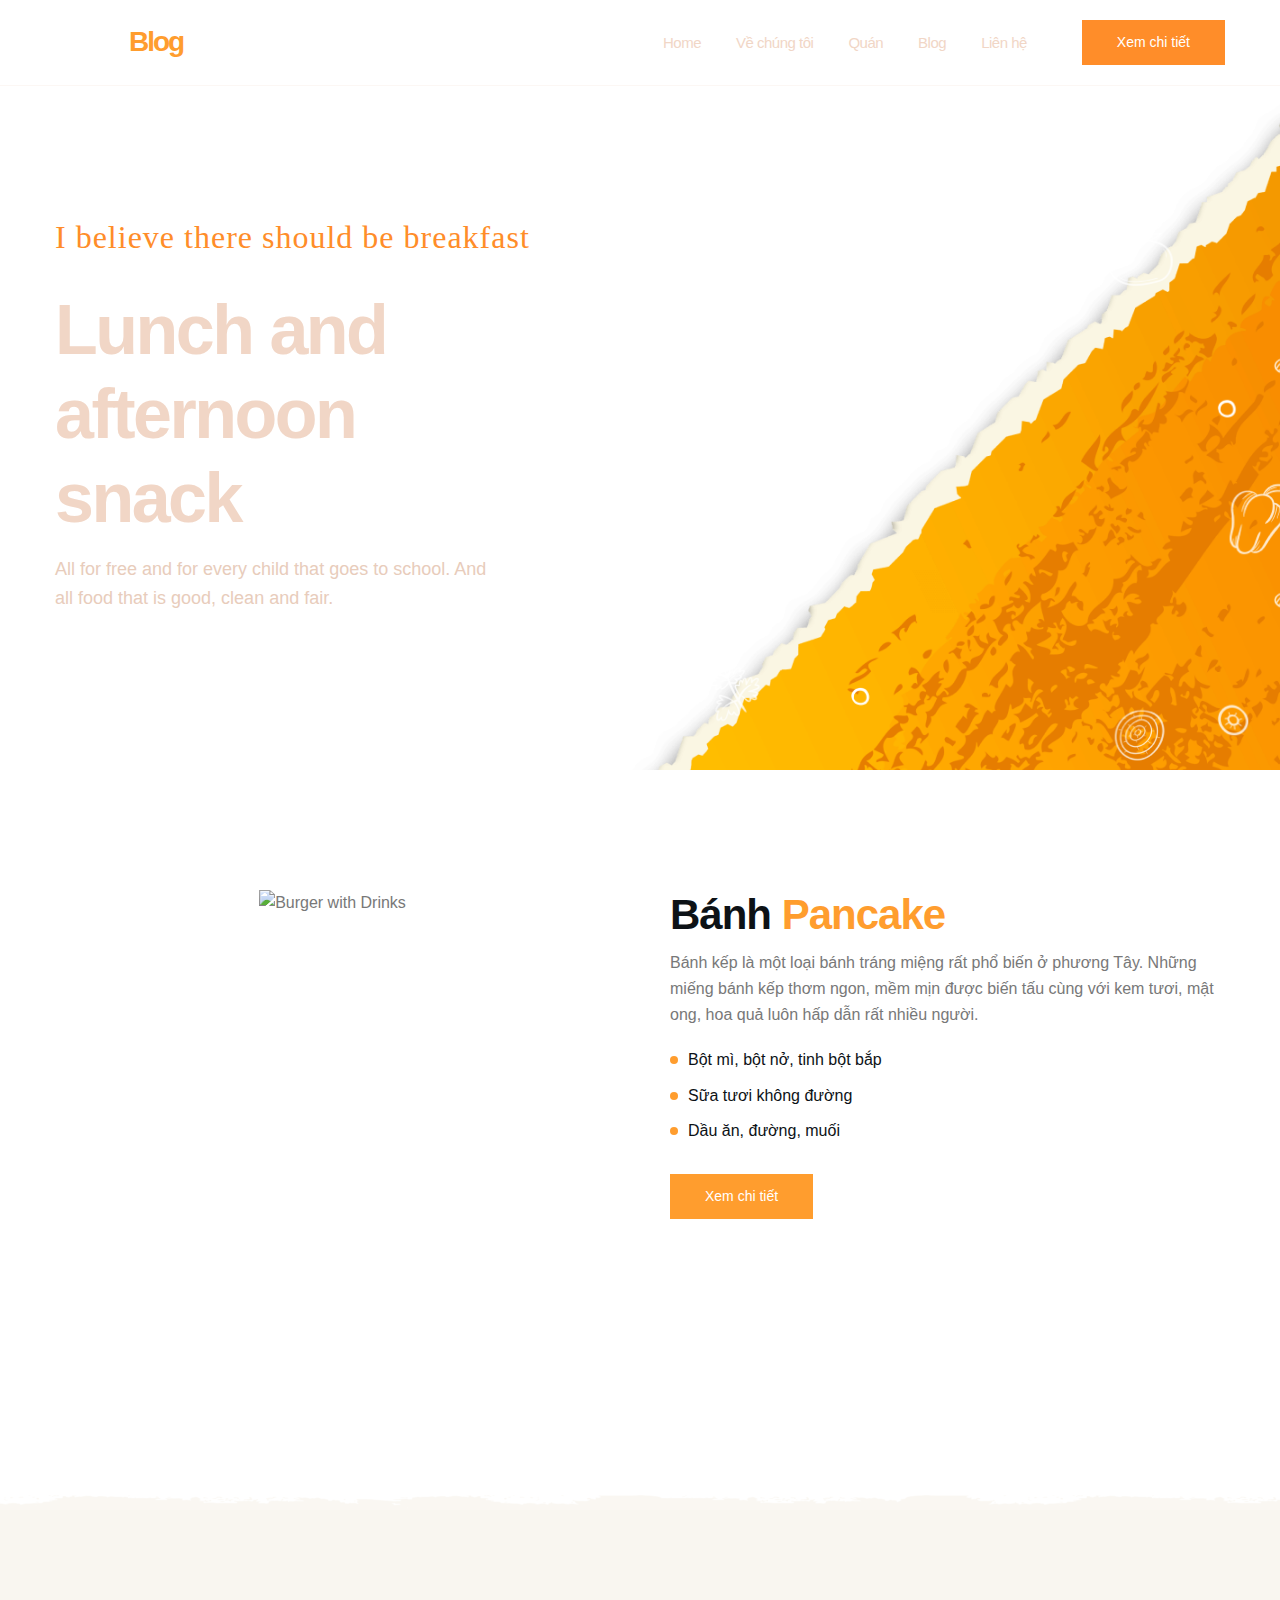
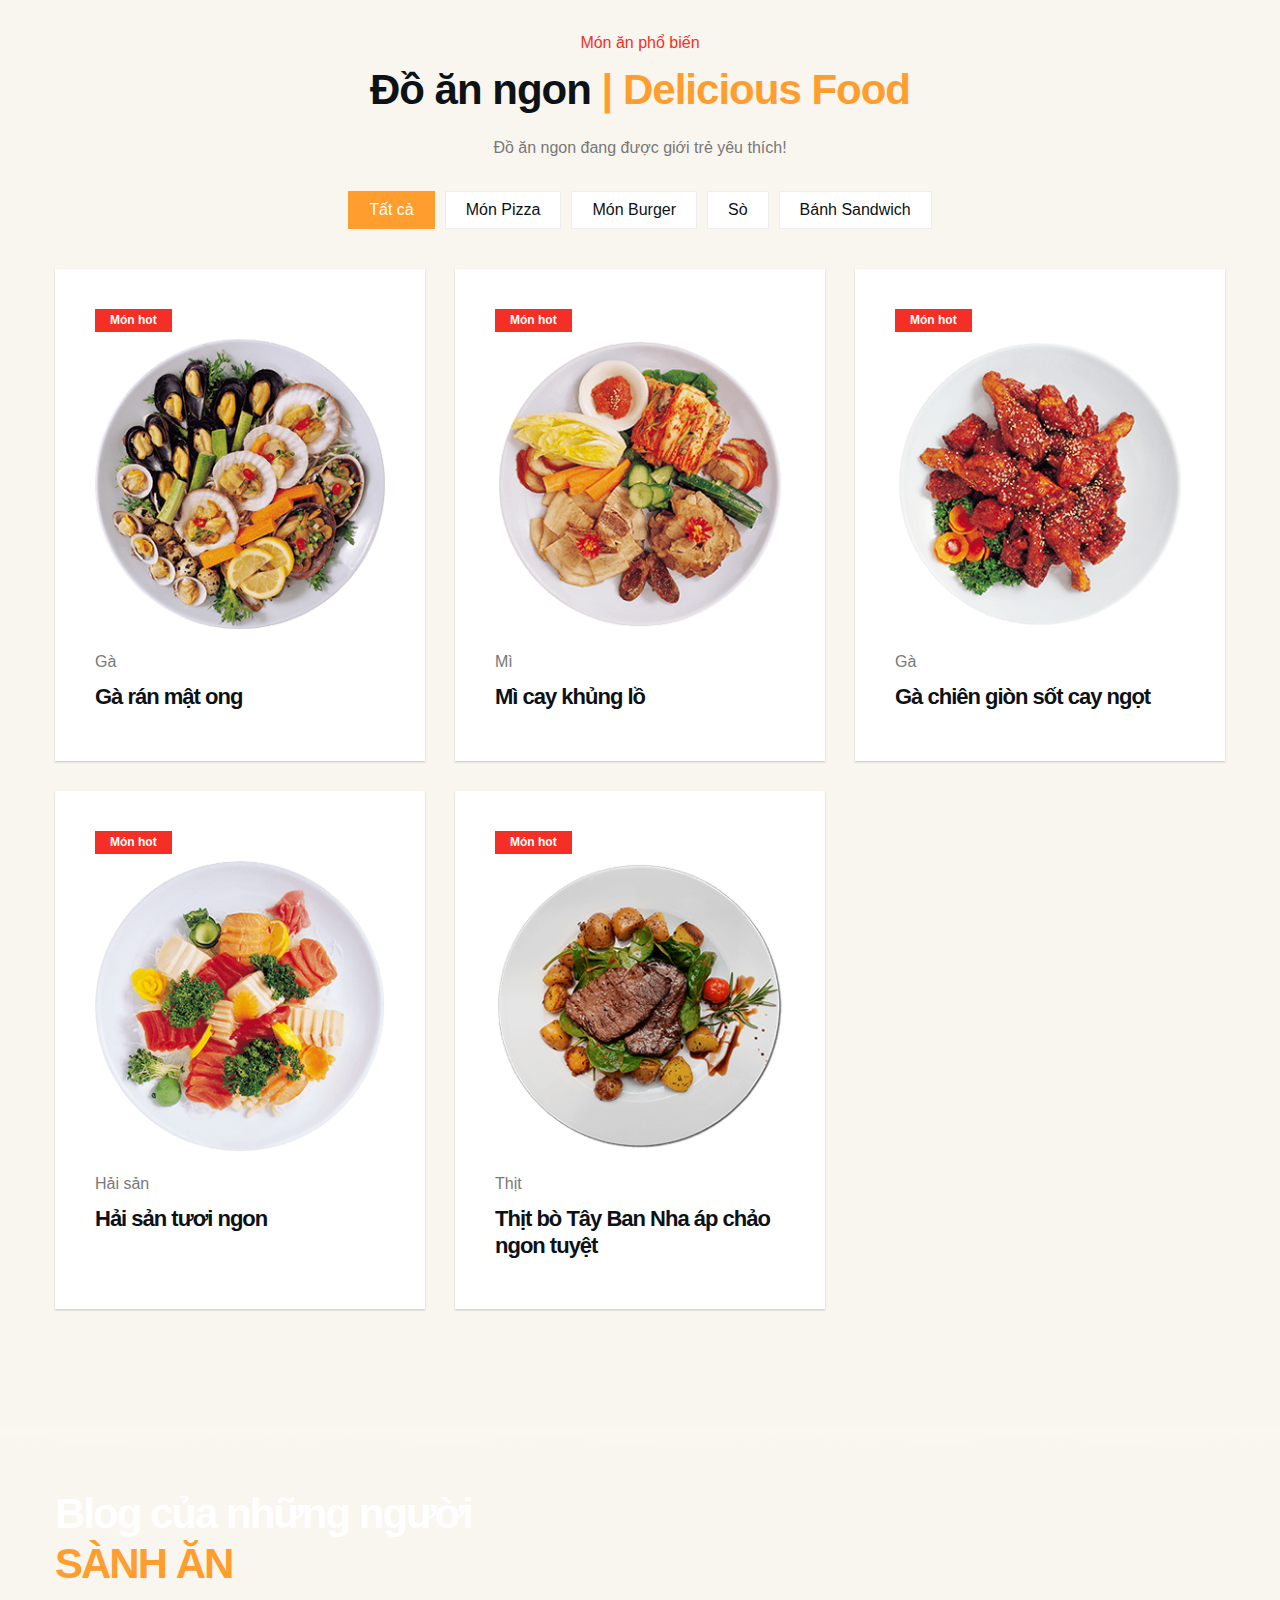
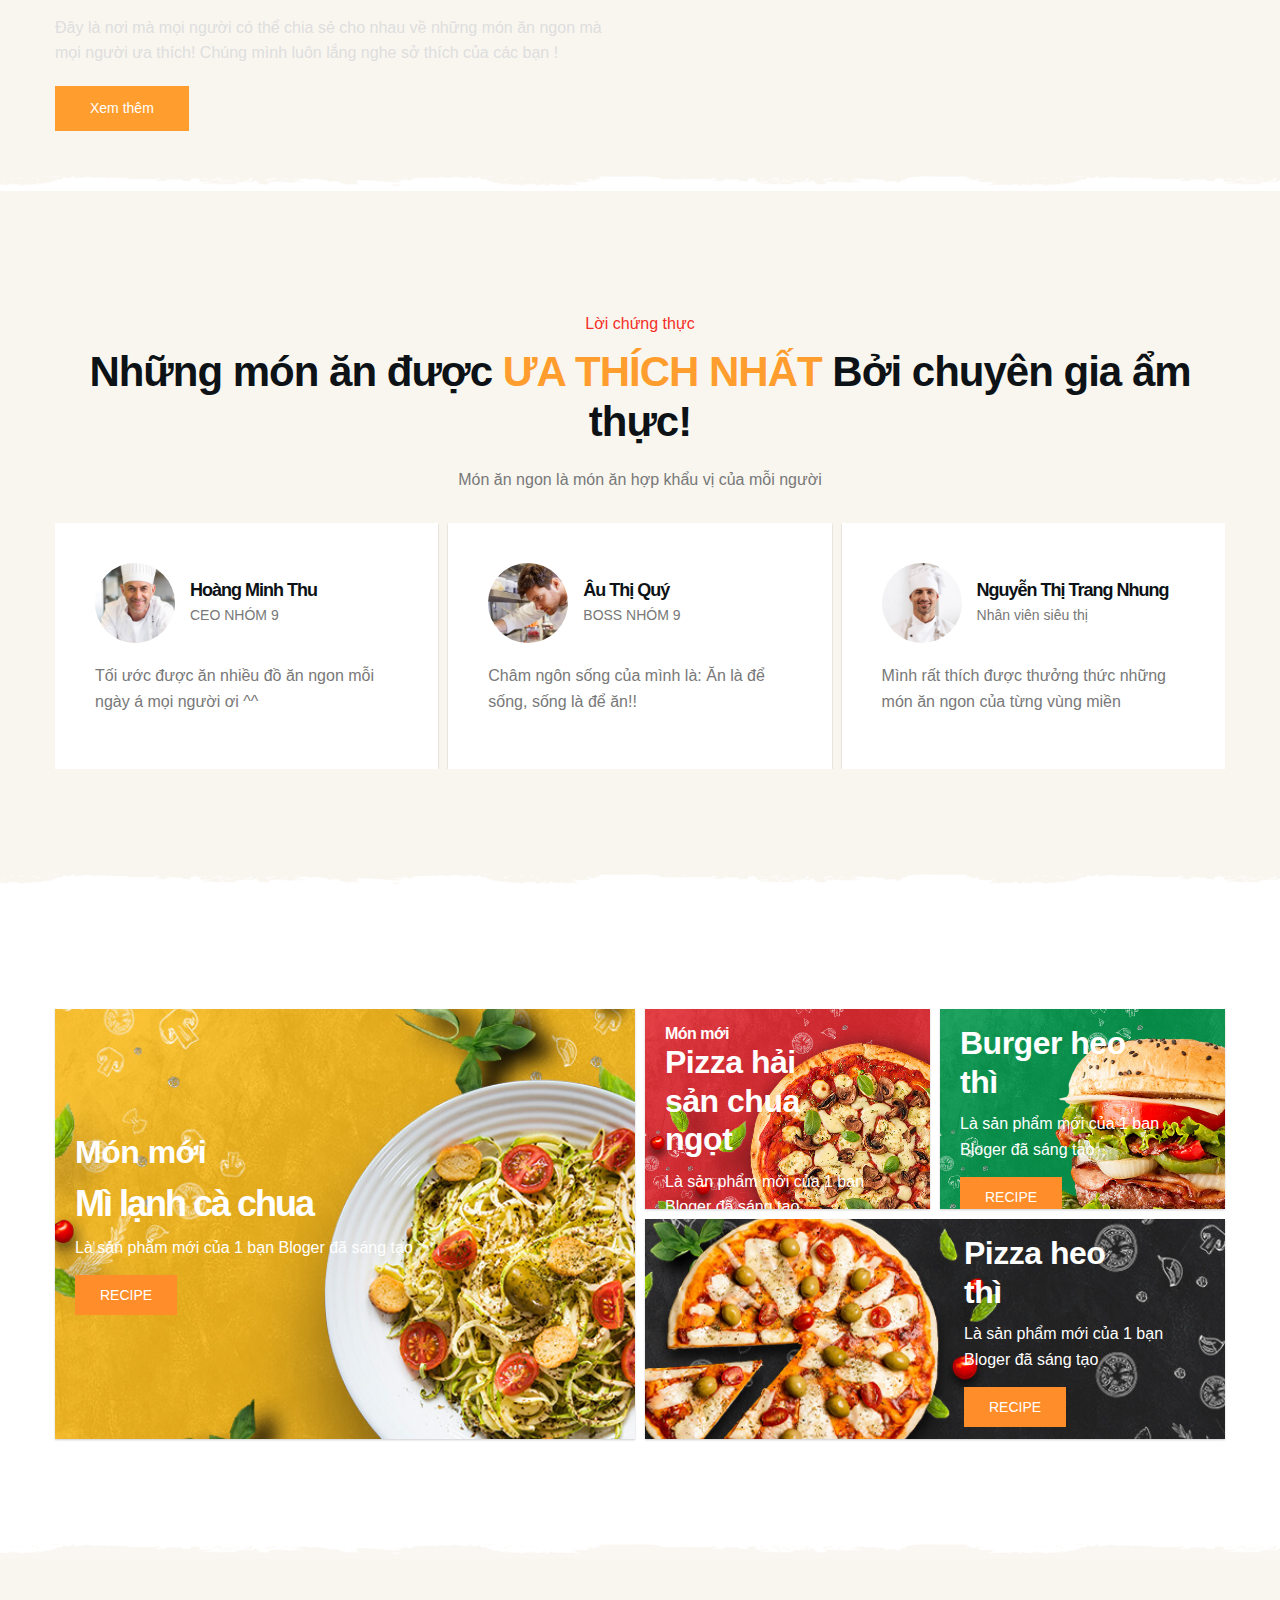
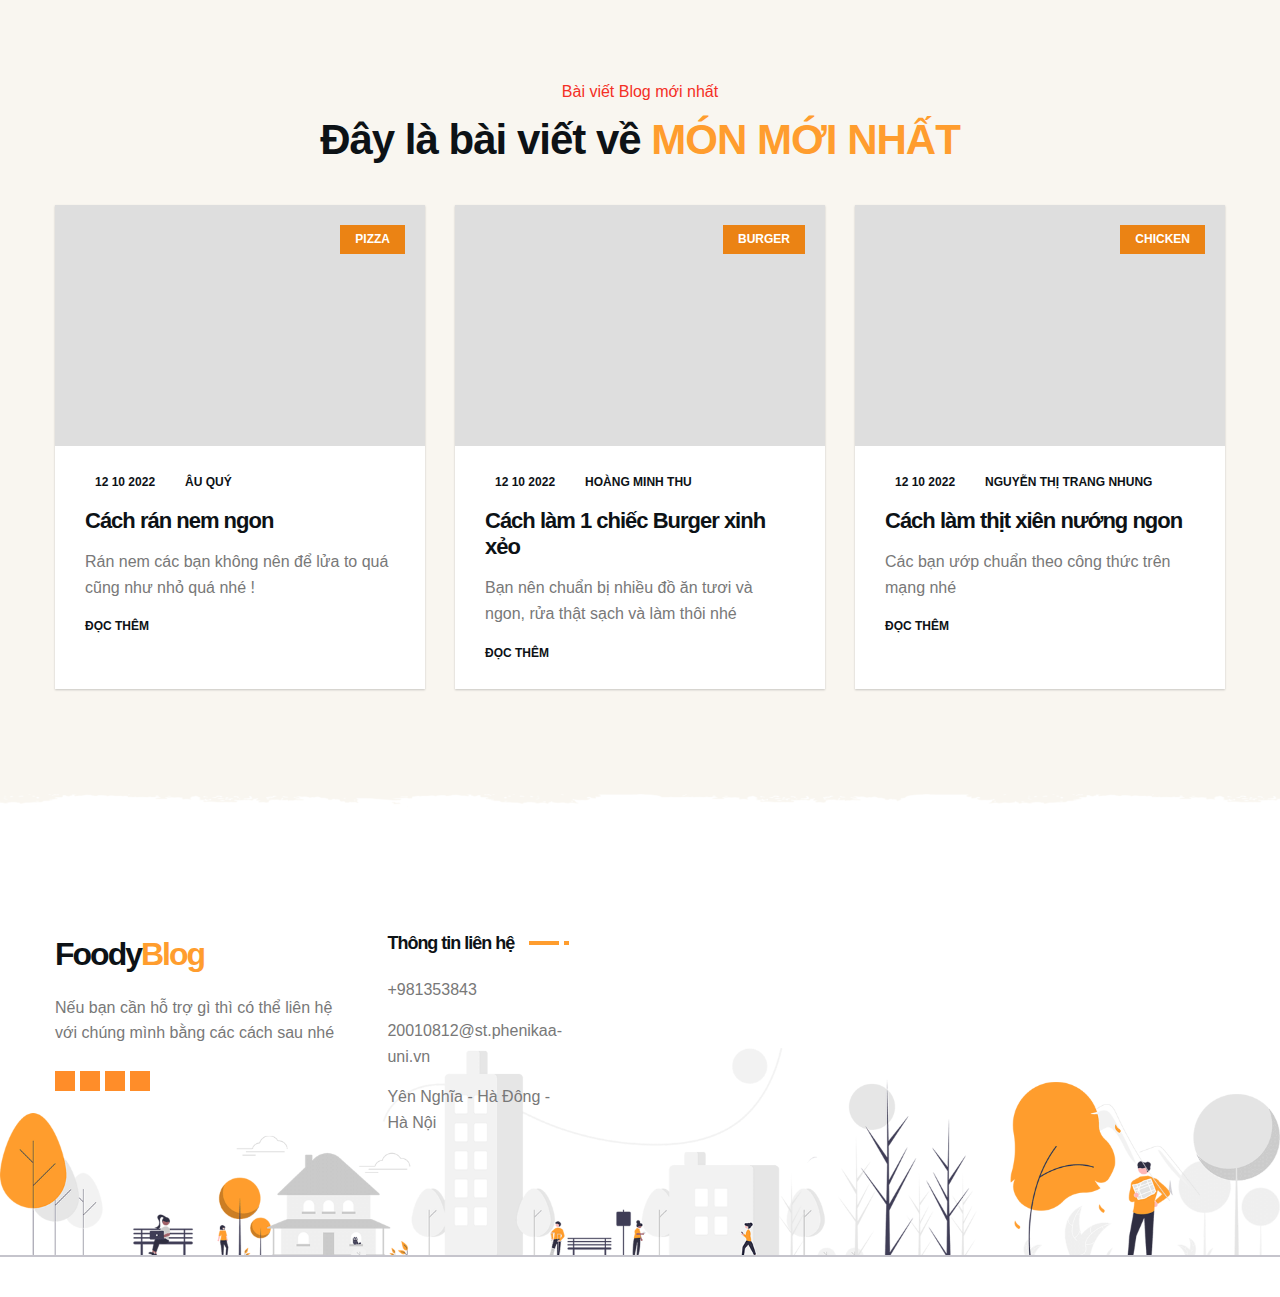
==== commit 17f5bee4: "Update index.html" ====
--- a/index.html
+++ b/index.html
@@ -47,7 +47,7 @@
           </li>
 
           <li class="nav-item">
-            <a href="#about" class="navbar-link" data-nav-link>Về chúng tôi</a>
+            <a href="#contact" class="navbar-link" data-nav-link>Về chúng tôi</a>
           </li>
 
           <li class="nav-item">
@@ -65,7 +65,7 @@
         </ul>
       </nav>
 
-      <div class="header-btn-group">
+       <div class="header-btn-group">
         <button class="search-btn" aria-label="Search" data-search-btn>
           <ion-icon name="search-outline"></ion-icon>
         </button>
@@ -79,12 +79,8 @@
         </button>
       </div>
 
-    </div>
+    </div> 
   </header>
-
-
-
-
 
   <!-- 
     - #SEARCH BOX
@@ -105,16 +101,9 @@
 
   </div>
 
-
-
-
-
   <main>
     <article>
-
-      <!-- 
-        - #HERO
-      -->
+      <!--  #HERO--->
 
       <section class="hero" id="home" style="background-image: url('./assets/images/banner.png')">
         <div class="container">
@@ -132,9 +121,6 @@
           <figure class="hero-banner">
             <img src="./assets/images/hero-banner-bg.png" width="820" height="716" alt="" aria-hidden="true"
               class="w-100 hero-img-bg">
-
-            <!-- <img src="./assets/images/hero-banner.png" width="700" height="637" loading="lazy" alt="Burger"
-              class="w-100 hero-img"> -->
           </figure>
 
         </div>
@@ -186,16 +172,12 @@
             </ul>
 
             <button class="btn btn-hover">Xem chi tiết</button>
-
           </div>
 
         </div>
       </section>
 
-      <!-- 
-        - #FOOD MENU
-      -->
-
+      <!-- - #FOOD MENU -->
       <section class="section food-menu" id="food-menu">
         <div class="container">
 
@@ -318,15 +300,11 @@
                 </div>
 
                 <h3 class="h3 card-title">Gà chiên giòn sốt cay ngọt</h3>
-
-              
-
               </div>
             </li>
 
             <li>
               <div class="food-menu-card">
-
                 <div class="card-banner">
                   <img src="./assets/images/food-menu-4.png" width="300" height="300" loading="lazy"
                     alt="Bell Burrito Supreme" class="w-100">
@@ -338,7 +316,6 @@
 
                 <div class="wrapper">
                   <p class="category">Hải sản</p>
-
                   <div class="rating-wrapper">
                     <ion-icon name="star"></ion-icon>
                     <ion-icon name="star"></ion-icon>
@@ -349,21 +326,15 @@
                 </div>
 
                 <h3 class="h3 card-title">Hải sản tươi ngon</h3>
-
-          
-
               </div>
             </li>
 
             <li>
               <div class="food-menu-card">
-
                 <div class="card-banner">
                   <img src="./assets/images/food-menu-5.png" width="300" height="300" loading="lazy"
                     alt="Kung Pao Chicken BBQ" class="w-100">
-
                   <div class="badge">Món hot</div>
-
                   <button class="btn food-menu-btn">Xem</button>
                 </div>
 
@@ -383,19 +354,11 @@
 
               </div>
             </li>
-
-            
-
           </ul>
-
-
-        </div>
+       </div>
       </section>
 
-      <!-- 
-        - #CTA
-      -->
-
+      <!--  - #CTA-->
       <section class="section section-divider white cta" style="background-image: url('./assets/images/page.jpg')">
         <div class="container">
 
@@ -415,10 +378,7 @@
         </div>
       </section>
 
-      <!-- 
-        - #TESTIMONIALS
-      -->
-
+      <!-- #TESTIMONIALS-->
       <section class="section section-divider white testi">
         <div class="container">
 
@@ -448,9 +408,7 @@
 
                     <p class="testi-title">CEO NHÓM 9</p>
                   </div>
-
-                </div>
-
+                </div>
                 <blockquote class="testi-text">
                   Tối ước được ăn nhiều đồ ăn ngon mỗi ngày á mọi người ơi ^^
                 </blockquote>
@@ -494,7 +452,6 @@
                   <ion-icon name="star"></ion-icon>
                   <ion-icon name="star"></ion-icon>
                 </div>
-
               </div>
             </li>
 
@@ -509,12 +466,9 @@
 
                   <div>
                     <h3 class="h4 testi-name">Nguyễn Thị Trang Nhung</h3>
-
                     <p class="testi-title">Nhân viên siêu thị</p>
                   </div>
-
-                </div>
-
+                </div>
                 <blockquote class="testi-text">
                   Mình rất thích được thưởng thức những món ăn ngon của từng vùng miền
                 </blockquote>
@@ -535,11 +489,6 @@
         </div>
       </section>
 
-
-
-
-
-
       <!-- 
         - #BANNER
       -->
@@ -625,11 +574,6 @@
 
         </div>
       </section>
-
-
-
-
-
       <!-- 
         - #BLOG
       -->
@@ -802,15 +746,11 @@
     </article>
   </main>
 
-
-
-
-
   <!-- 
     - #FOOTER
   -->
 
-  <footer class="footer">
+  <footer class="footer" id="contact">
 
     <div class="footer-top" style="background-image: url('./assets/images/footer-illustration.png')">
       <div class="container">
@@ -873,55 +813,15 @@
 
         </ul>
 
-        <form action="" class="footer-form">
-
-          <p class="footer-list-title">Xem chi tiết</p>
-
-          <div class="input-wrapper">
-
-            <input type="text" name="full_name" required placeholder="Your Name" aria-label="Your Name"
-              class="input-field">
-
-            <input type="email" name="email_address" required placeholder="Email" aria-label="Email"
-              class="input-field">
-
-          </div>
-
-          <div class="input-wrapper">
-
-            <select name="total_person" aria-label="Total person" class="input-field">
-              <option value="person">Person</option>
-              <option value="2 person">2 Person</option>
-              <option value="3 person">3 Person</option>
-              <option value="4 person">4 Person</option>
-              <option value="5 person">5 Person</option>
-            </select>
-
-            <input type="date" name="booking_date" aria-label="Reservation date" class="input-field">
-
-          </div>
-
-          <textarea name="message" required placeholder="Message" aria-label="Message" class="input-field"></textarea>
-
-          <button type="submit" class="btn">Nhấn để được liên hệ </button>
-
-        </form>
+        
 
       </div>
     </div>
 
-    <div class="footer-bottom">
-      <div class="container">
-        <!-- <p class="copyright-text">
-          &copy; 2022 <a href="#" class="copyright-link">codewithsadee</a> All Rights Reserved.
-        </p> -->
-      </div>
+    <div class="footer-bottom"> 
     </div>
 
   </footer>
-
-
-
 
 
   <!-- 
@@ -931,9 +831,6 @@
   <a href="#top" class="back-top-btn" aria-label="Back to top" data-back-top-btn>
     <ion-icon name="chevron-up"></ion-icon>
   </a>
-
-
-
 
 
   <!-- 
@@ -941,12 +838,6 @@
   -->
   <script src="./assets/js/script.js" defer></script>
 
-  <!-- 
-    - ionicon link
-  -->
-  <script type="module" src="https://unpkg.com/ionicons@5.5.2/dist/ionicons/ionicons.esm.js"></script>
-  <script nomodule src="https://unpkg.com/ionicons@5.5.2/dist/ionicons/ionicons.js"></script>
-
 </body>
 
 </html>
